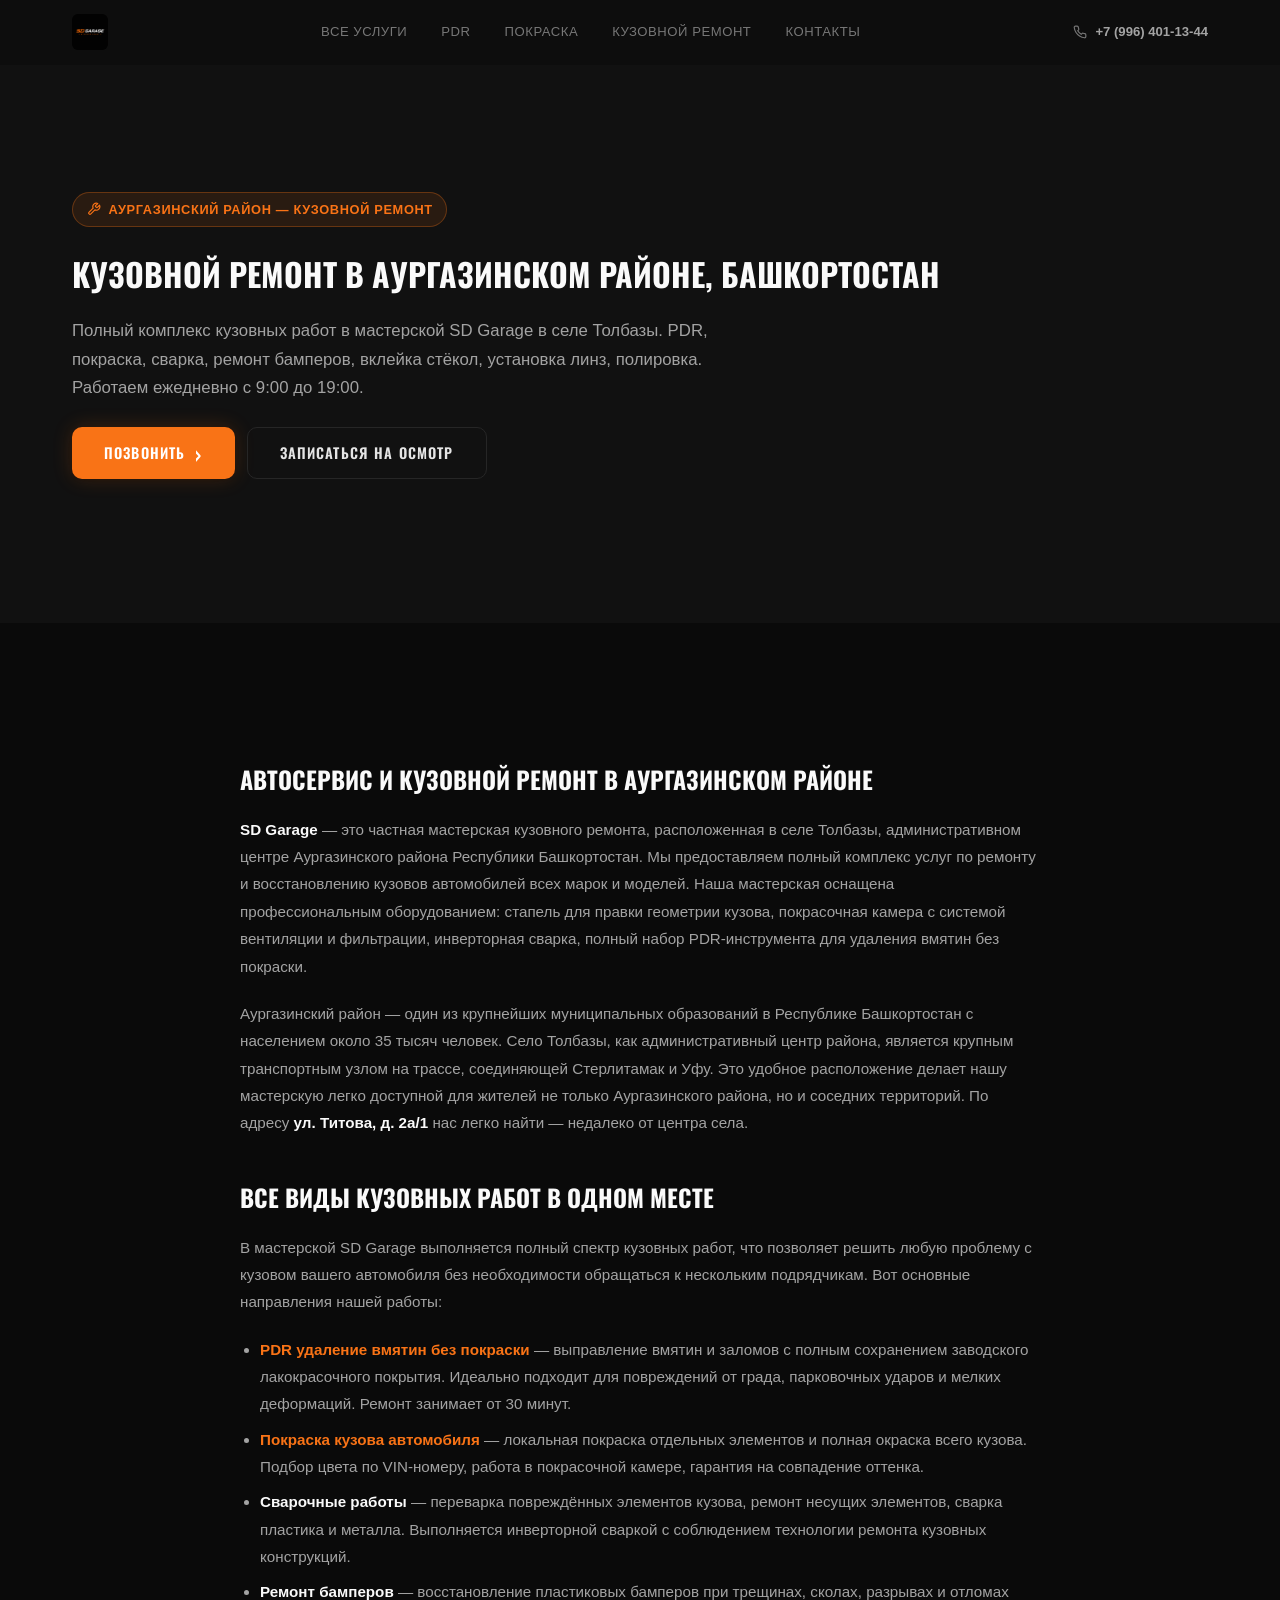
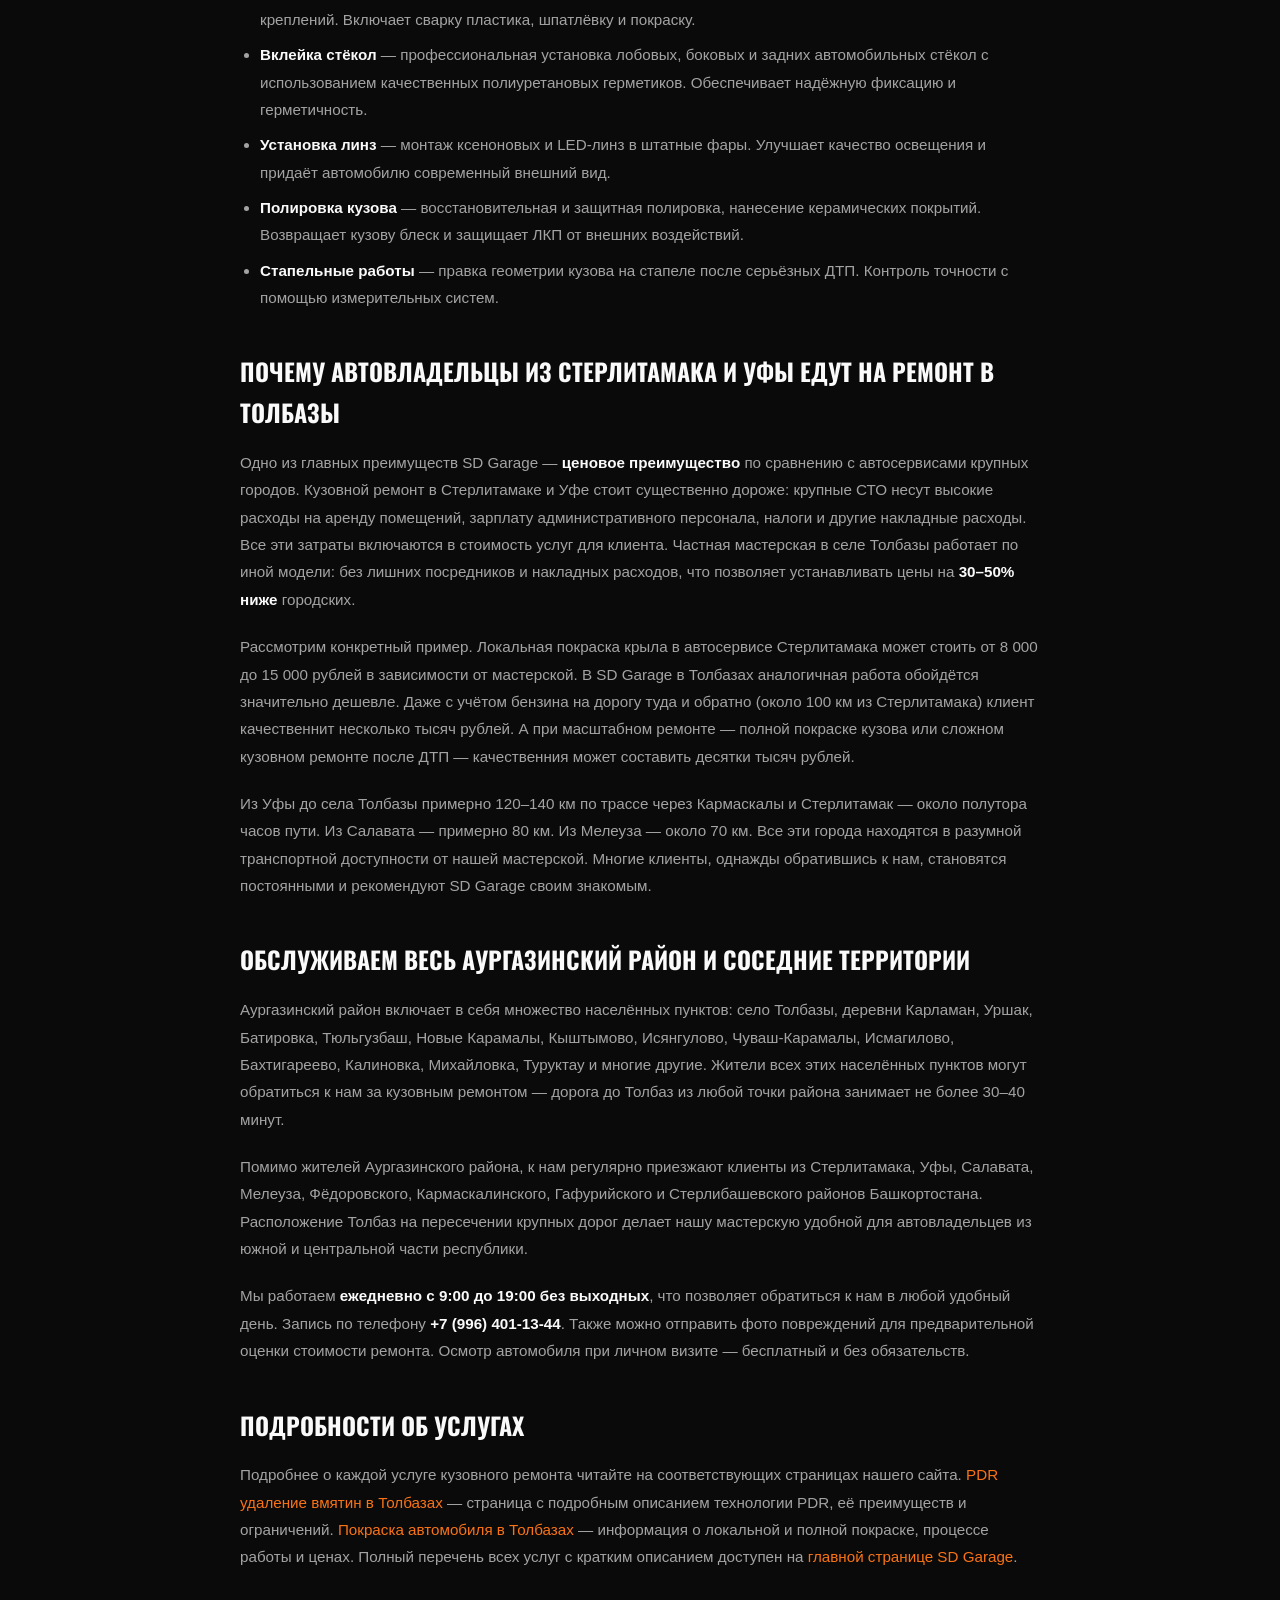
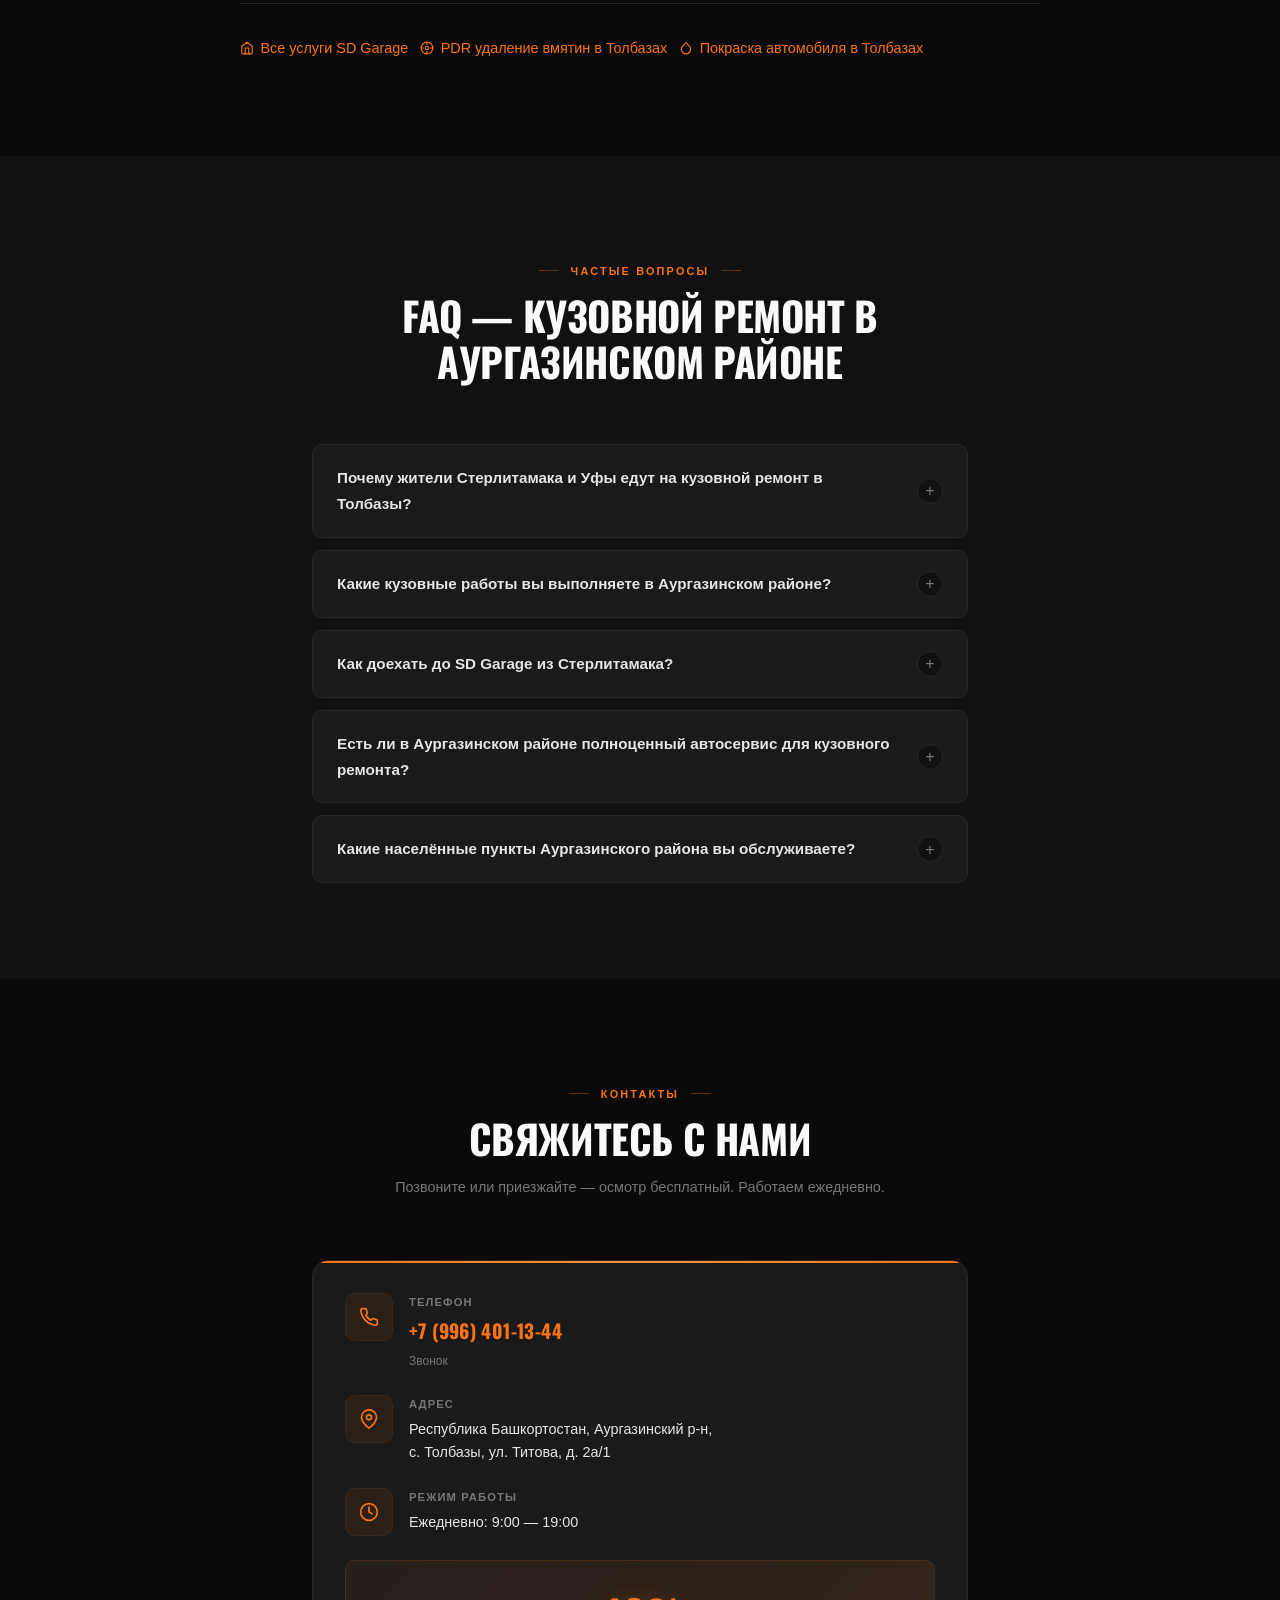
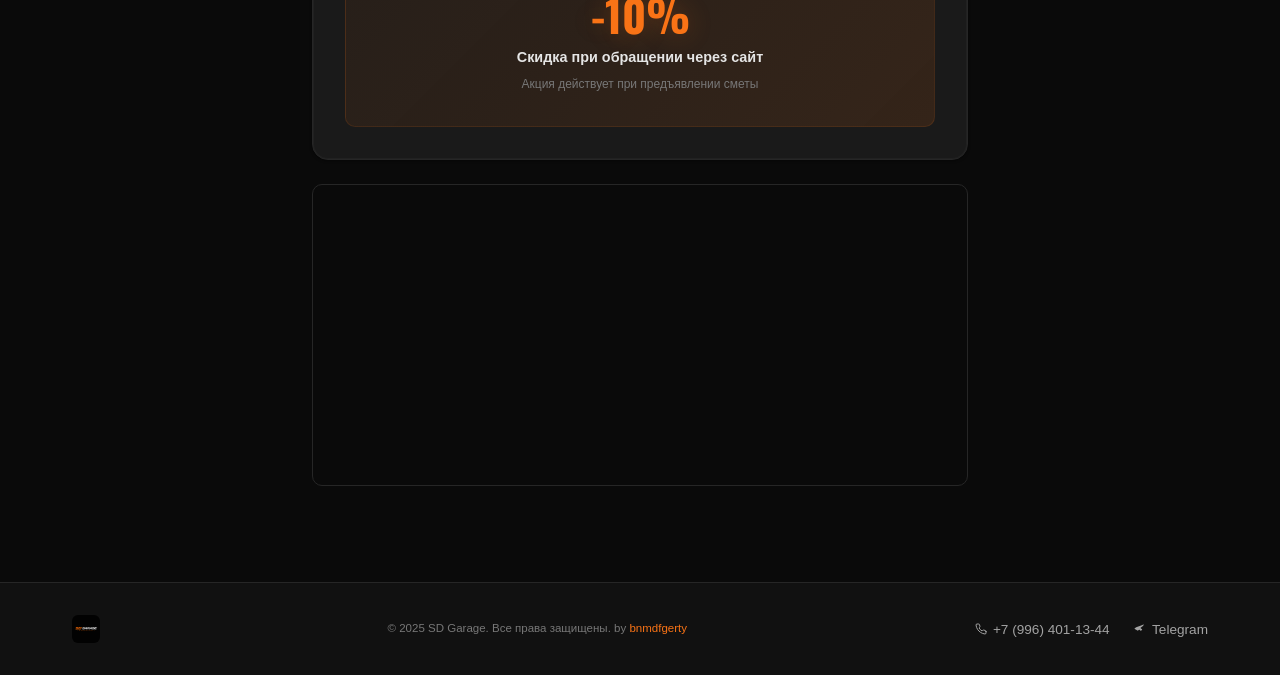
==== kuhzovnoy-remont-aurgazinskiy-rayon.html @ d480dc60 "v6" ====
<!DOCTYPE html>
<html lang="ru">
<head>
  <meta charset="UTF-8">
  <meta name="viewport" content="width=device-width, initial-scale=1.0">

  <!-- Primary Meta -->
  <title>Кузовной ремонт в Аургазинском районе | SD Garage — Толбазы, Башкортостан</title>
  <meta name="description" content="Кузовной ремонт в Аургазинском районе Башкортостана. PDR, покраска, сварка, ремонт бамперов, стёкла, линзы, полировка. SD Garage, с. Толбазы. +7 (996) 401-13-44.">
  <meta name="keywords" content="кузовной ремонт Аургазинский район, автосервис Аургазинский район, ремонт авто Аургазинский район Башкортостан, кузовные работы Аургазинский район, кузовной ремонт Толбазы, автосервис Толбазы, кузовной ремонт Башкортостан, ремонт авто Толбазы, кузовные работы село Толбазы, автосервис Аургазинский район Башкортостан">
  <link rel="canonical" href="https://bnmdfgerty.github.io/sd-garage/kuhzovnoy-remont-aurgazinskiy-rayon.html">
  <meta name="google-site-verification" content="google13966633c62f2dd1.html">

  <!-- Favicon -->
  <link rel="icon" href="[data-uri]">

  <!-- Open Graph -->
  <meta property="og:title" content="Кузовной ремонт в Аургазинском районе | SD Garage — Толбазы">
  <meta property="og:description" content="Полный кузовной ремонт в Аургазинском районе: PDR, покраска, сварка, бамперы, стёкла, линзы, полировка. с. Толбазы, Башкортостан. +7 (996) 401-13-44.">
  <meta property="og:type" content="website">
  <meta property="og:locale" content="ru_RU">
  <meta property="og:site_name" content="SD Garage">
  <meta property="og:country-name" content="Россия">
  <meta property="og:telephone" content="+79964011344">
  <meta property="og:address" content="Республика Башкортостан, Аургазинский р-н, с. Толбазы, ул. Титова, д. 2а/1">
  <meta property="og:url" content="https://bnmdfgerty.github.io/sd-garage/kuhzovnoy-remont-aurgazinskiy-rayon.html">
  <meta property="og:image" content="https://bnmdfgerty.github.io/sd-garage/og-image.png" data-width="1152" data-height="864">
  <meta name="og:image:width" content="1152">
  <meta name="og:image:height" content="864">
  <meta name="og:image:alt" content="SD Garage — Кузовной ремонт в Аургазинском районе, Башкортостан">

  <!-- Twitter Card -->
  <meta name="twitter:card" content="summary_large_image">
  <meta name="twitter:title" content="Кузовной ремонт в Аургазинском районе | SD Garage">
  <meta name="twitter:description" content="Кузовной ремонт, PDR, покраска, сварка в Аургазинском районе, Башкортостан.">
  <meta name="twitter:image" content="https://bnmdfgerty.github.io/sd-garage/og-image.png">

  <!-- Robots -->
  <meta name="robots" content="index, follow">
  <meta name="googlebot" content="index, follow, max-video-preview:-1, max-image-preview:large, max-snippet:-1">

  <!-- Geo -->
  <meta name="geo.region" content="RU-BA">
  <meta name="geo.placename" content="Толбазы, Аургазинский район">
  <meta name="geo.position" content="53.0110;55.2430">
  <meta name="ICBM" content="53.0110, 55.2430">

  <!-- Google Fonts: Oswald (cyrillic) -->
  <link rel="preconnect" href="https://fonts.googleapis.com">
  <link rel="preconnect" href="https://fonts.gstatic.com" crossorigin>
  <link href="https://fonts.googleapis.com/css2?family=Oswald:wght@400;500;600;700&display=swap" rel="stylesheet">

  <!-- CSS -->
  <link rel="stylesheet" href="style.css">

  <!-- JSON-LD: AutoRepair -->
  <script type="application/ld+json">
{
  "@context": "https://schema.org",
  "@type": "AutoRepair",
  "name": "SD Garage — Кузовной ремонт в Аургазинском районе",
  "description": "Полный комплекс кузовных работ в селе Толбазы, Аургазинский район, Республика Башкортостан. PDR, покраска, сварка, ремонт бамперов, вклейка стёкол, установка линз, полировка.",
  "telephone": "+79964011344",
  "address": {
    "@type": "PostalAddress",
    "streetAddress": "ул. Титова, д. 2а/1",
    "addressLocality": "с. Толбазы",
    "addressRegion": "Аургазинский район, Республика Башкортостан",
    "addressCountry": "RU"
  },
  "geo": {
    "@type": "GeoCoordinates",
    "latitude": 53.011,
    "longitude": 55.243
  },
  "areaServed": [
    {
      "@type": "Place",
      "name": "Аургазинский район",
      "containedInPlace": {
        "@type": "AdministrativeArea",
        "name": "Республика Башкортостан"
      }
    },
    {
      "@type": "City",
      "name": "Стерлитамак"
    },
    {
      "@type": "City",
      "name": "Уфа"
    },
    {
      "@type": "City",
      "name": "Салават"
    }
  ],
  "openingHoursSpecification": [
    {
      "@type": "OpeningHoursSpecification",
      "dayOfWeek": ["Monday","Tuesday","Wednesday","Thursday","Friday","Saturday","Sunday"],
      "opens": "09:00",
      "closes": "19:00"
    }
  ],
  "hasOfferCatalog": {
    "@type": "OfferCatalog",
    "name": "Услуги кузовного ремонта — Аургазинский район",
    "itemListElement": [
      {
        "@type": "Offer",
        "itemOffered": {
          "@type": "Service",
          "name": "PDR удаление вмятин — Толбазы"
        }
      },
      {
        "@type": "Offer",
        "itemOffered": {
          "@type": "Service",
          "name": "Покраска кузова — Толбазы, Аургазинский район"
        }
      },
      {
        "@type": "Offer",
        "itemOffered": {
          "@type": "Service",
          "name": "Сварочные работы — Толбазы"
        }
      },
      {
        "@type": "Offer",
        "itemOffered": {
          "@type": "Service",
          "name": "Ремонт бамперов — Аургазинский район"
        }
      },
      {
        "@type": "Offer",
        "itemOffered": {
          "@type": "Service",
          "name": "Вклейка стёкол — Толбазы"
        }
      },
      {
        "@type": "Offer",
        "itemOffered": {
          "@type": "Service",
          "name": "Установка линз — Аургазинский район, Башкортостан"
        }
      },
      {
        "@type": "Offer",
        "itemOffered": {
          "@type": "Service",
          "name": "Полировка кузова — Толбазы, Башкортостан"
        }
      }
    ]
  }
}
  </script>

  <!-- JSON-LD: BreadcrumbList -->
  <script type="application/ld+json">
{
  "@context": "https://schema.org",
  "@type": "BreadcrumbList",
  "itemListElement": [
    {
      "@type": "ListItem",
      "position": 1,
      "name": "Главная",
      "item": "https://bnmdfgerty.github.io/sd-garage/"
    },
    {
      "@type": "ListItem",
      "position": 2,
      "name": "Кузовной ремонт в Аургазинском районе",
      "item": "https://bnmdfgerty.github.io/sd-garage/kuhzovnoy-remont-aurgazinskiy-rayon.html"
    }
  ]
}
  </script>

  <!-- JSON-LD: FAQPage -->
  <script type="application/ld+json">
{
  "@context": "https://schema.org",
  "@type": "FAQPage",
  "mainEntity": [
    {
      "@type": "Question",
      "name": "Почему жители Стерлитамака и Уфы едут на кузовной ремонт в Толбазы?",
      "acceptedAnswer": {
        "@type": "Answer",
        "text": "Главная причина — существенная разница в цене. Кузовной ремонт в SD Garage в Толбазах стоит на 30–50% дешевле, чем в крупных автосервисах Стерлитамака и Уфы. Частная мастерская не несёт высоких арендных и административных расходов, что позволяет держать цены низкими. При этом качество работ остаётся высоким: есть стапель, покрасочная камера, профессиональный инструмент. Разница в цене полностью перекрывает затраты на дорогу, поэтому многие автовладельцы сознательно выбирают ремонт в Аургазинском районе."
      }
    },
    {
      "@type": "Question",
      "name": "Какие кузовные работы вы выполняете в Аургазинском районе?",
      "acceptedAnswer": {
        "@type": "Answer",
        "text": "В мастерской SD Garage в Толбазах выполняется полный комплекс кузовных работ: удаление вмятин без покраски (PDR), локальная и полная покраска кузова, сварочные работы (переварка металла и пластика), ремонт бамперов из пластика, вклейка лобовых, боковых и задних стёкол, установка ксеноновых и LED-линз в фары, полировка кузова и нанесение защитных покрытий. Также выполняются стапельные работы и ремонт несущих элементов кузова."
      }
    },
    {
      "@type": "Question",
      "name": "Как доехать до SD Garage из Стерлитамака?",
      "acceptedAnswer": {
        "@type": "Answer",
        "text": "Из Стерлитамака до села Толбазы Аургазинского района примерно 40–50 километров по дороге через Кармаскалы. Дорога занимает около 40–50 минут на автомобиле. Адрес мастерской: Республика Башкортостан, Аургазинский р-н, с. Толбазы, ул. Титова, д. 2а/1. Можно ориентироваться по навигатору. Если затрудняетесь с маршрутом — звоните по телефону +7 (996) 401-13-44, подскажем дорогу."
      }
    },
    {
      "@type": "Question",
      "name": "Есть ли в Аургазинском районе полноценный автосервис для кузовного ремонта?",
      "acceptedAnswer": {
        "@type": "Answer",
        "text": "Да, SD Garage в селе Толбазы — это полноценная кузовная мастерская с необходимым оборудованием: стапель для правки геометрии кузова, покрасочная камера, инверторная сварка, профессиональный PDR-инструмент. Мы выполняем все виды кузовных работ — от удаления вмятин до сложного ремонта после серьёзных ДТП. Мастерская работает ежедневно с 9:00 до 19:00 без выходных."
      }
    },
    {
      "@type": "Question",
      "name": "Какие населённые пункты Аургазинского района вы обслуживаете?",
      "acceptedAnswer": {
        "@type": "Answer",
        "text": "Основная мастерская SD Garage находится в селе Толбазы, административном центре Аургазинского района. К нам обращаются жители всех населённых пунктов района: Karlaman, Уршак, Батировка, Тюльгузбаш, Новые Карамалы, Кыштымово, Исянгулово, Чуваш-Карамалы, Исмагилово, Бахтигареево и многих других. Также к нам регулярно приезжают из Стерлитамака, Уфы, Салавата, Мелеуза и других городов Башкортостана."
      }
    }
  ]
}
  </script>

  <style>
    .service-content { max-width: 800px; margin: 0 auto; }
    .service-content h2 { font-family: 'Oswald', sans-serif; font-size: 1.5rem; font-weight: 700; text-transform: uppercase; color: #fafafa; margin: 2.5rem 0 1rem; }
    .service-content h3 { font-family: 'Oswald', sans-serif; font-size: 1.2rem; font-weight: 600; color: #fafafa; margin: 2rem 0 0.75rem; }
    .service-content p { font-size: 0.95rem; line-height: 1.8; color: #a3a3a3; margin-bottom: 1.25rem; }
    .service-content ul { color: #a3a3a3; margin-bottom: 1.25rem; padding-left: 1.25rem; }
    .service-content li { font-size: 0.95rem; line-height: 1.8; margin-bottom: 0.5rem; }
    .service-content strong { color: #fafafa; }
    .service-content a { color: #f97316; }
    .service-hero { padding: 6rem 0 3rem; }
    .service-hero__title { font-family: 'Oswald', sans-serif; font-size: 2rem; font-weight: 700; text-transform: uppercase; color: #fafafa; margin-bottom: 1rem; }
    .service-hero__subtitle { font-size: 1.05rem; line-height: 1.7; color: #a3a3a3; max-width: 700px; }
    .service-hero__badge { display: inline-flex; align-items: center; gap: 0.5rem; background: rgba(249, 115, 22, 0.1); border: 1px solid rgba(249, 115, 22, 0.3); color: #f97316; font-size: 0.8rem; font-weight: 600; text-transform: uppercase; letter-spacing: 0.05em; padding: 0.35rem 0.85rem; border-radius: 9999px; margin-bottom: 1.25rem; }
    .service-links { display: flex; flex-wrap: wrap; gap: 0.75rem; margin-top: 2rem; padding-top: 2rem; border-top: 1px solid #262626; }
    .service-links a { display: inline-flex; align-items: center; gap: 0.4rem; color: #f97316; font-size: 0.9rem; font-weight: 500; text-decoration: none; transition: opacity 0.2s; }
    .service-links a:hover { opacity: 0.8; }
    .service-links svg { width: 14px; height: 14px; }
  </style>
</head>
<body>

  <!-- HEADER -->
  <header class="header" id="header">
    <div class="container header__inner">
      <a href="index.html" class="header__logo">
        <img src="logo.png" alt="SD Garage" class="header__logo-img">
      </a>

      <nav class="header__nav" id="nav" aria-label="Основная навигация">
        <a href="index.html" class="header__nav-link">Все услуги</a>
        <a href="pdr-tolbazy.html" class="header__nav-link">PDR</a>
        <a href="pokraska-avto-tolbazy.html" class="header__nav-link">Покраска</a>
        <a href="kuhzovnoy-remont-aurgazinskiy-rayon.html" class="header__nav-link">Кузовной ремонт</a>
        <a href="#contacts" class="header__nav-link">Контакты</a>
      </nav>

      <div class="header__actions">
        <a href="tel:+79964011344" class="header__phone">
          <svg width="14" height="14" viewBox="0 0 24 24" fill="none" stroke="currentColor" stroke-width="2" stroke-linecap="round" stroke-linejoin="round"><path d="M22 16.92v3a2 2 0 0 1-2.18 2 19.79 19.79 0 0 1-8.63-3.07 19.5 19.5 0 0 1-6-6 19.79 19.79 0 0 1-3.07-8.67A2 2 0 0 1 4.11 2h3a2 2 0 0 1 2 1.72c.127.96.361 1.903.7 2.81a2 2 0 0 1-.45 2.11L8.09 9.91a16 16 0 0 0 6 6l1.27-1.27a2 2 0 0 1 2.11-.45c.907.339 1.85.573 2.81.7A2 2 0 0 1 22 16.92z"/></svg>
          +7 (996) 401-13-44
        </a>
      </div>

      <button class="header__burger" id="burger" aria-label="Открыть меню" aria-expanded="false">
        <span class="burger-lines" id="burger-icon">
          <span></span><span></span><span></span>
        </span>
      </button>
    </div>

    <!-- Мобильное меню -->
    <div class="header__mobile" id="mobile-menu">
      <nav class="header__mobile-nav" aria-label="Мобильная навигация">
        <a href="index.html" class="header__mobile-link">Все услуги</a>
        <a href="pdr-tolbazy.html" class="header__mobile-link">PDR</a>
        <a href="pokraska-avto-tolbazy.html" class="header__mobile-link">Покраска</a>
        <a href="kuhzovnoy-remont-aurgazinskiy-rayon.html" class="header__mobile-link">Кузовной ремонт</a>
        <a href="#contacts" class="header__mobile-link">Контакты</a>
      </nav>
      <a href="tel:+79964011344" class="header__phone header__phone--mobile">
        <svg width="16" height="16" viewBox="0 0 24 24" fill="none" stroke="currentColor" stroke-width="2" stroke-linecap="round" stroke-linejoin="round"><path d="M22 16.92v3a2 2 0 0 1-2.18 2 19.79 19.79 0 0 1-8.63-3.07 19.5 19.5 0 0 1-6-6 19.79 19.79 0 0 1-3.07-8.67A2 2 0 0 1 4.11 2h3a2 2 0 0 1 2 1.72c.127.96.361 1.903.7 2.81a2 2 0 0 1-.45 2.11L8.09 9.91a16 16 0 0 0 6 6l1.27-1.27a2 2 0 0 1 2.11-.45c.907.339 1.85.573 2.81.7A2 2 0 0 1 22 16.92z"/></svg>
        +7 (996) 401-13-44
      </a>
    </div>
  </header>

  <main>
    <!-- HERO -->
    <section class="section section--surface">
      <div class="container">
        <div class="service-hero">
          <div class="service-hero__badge">
            <svg width="14" height="14" viewBox="0 0 24 24" fill="none" stroke="currentColor" stroke-width="2" stroke-linecap="round" stroke-linejoin="round"><path d="M14.7 6.3a1 1 0 0 0 0 1.4l1.6 1.6a1 1 0 0 0 1.4 0l3.77-3.77a6 6 0 0 1-7.94 7.94l-6.91 6.91a2.12 2.12 0 0 1-3-3l6.91-6.91a6 6 0 0 1 7.94-7.94l-3.76 3.76z"/></svg>
            Аургазинский район — Кузовной ремонт
          </div>
          <h1 class="service-hero__title">Кузовной ремонт в Аургазинском районе, Башкортостан</h1>
          <p class="service-hero__subtitle">Полный комплекс кузовных работ в мастерской SD Garage в селе Толбазы. PDR, покраска, сварка, ремонт бамперов, вклейка стёкол, установка линз, полировка. Работаем ежедневно с 9:00 до 19:00.</p>
          <div style="margin-top: 1.5rem; display: flex; flex-wrap: wrap; gap: 0.75rem;">
            <a href="tel:+79964011344" class="btn btn--primary btn--lg">
              Позвонить <span class="btn__arrow">&rsaquo;</span>
            </a>
            <a href="#contacts" class="btn btn--outline btn--lg">Записаться на осмотр</a>
          </div>
        </div>
      </div>
    </section>

    <!-- MAIN CONTENT -->
    <section class="section">
      <div class="container">
        <div class="service-content">

          <h2>Автосервис и кузовной ремонт в Аургазинском районе</h2>
          <p><strong>SD Garage</strong> — это частная мастерская кузовного ремонта, расположенная в селе Толбазы, административном центре Аургазинского района Республики Башкортостан. Мы предоставляем полный комплекс услуг по ремонту и восстановлению кузовов автомобилей всех марок и моделей. Наша мастерская оснащена профессиональным оборудованием: стапель для правки геометрии кузова, покрасочная камера с системой вентиляции и фильтрации, инверторная сварка, полный набор PDR-инструмента для удаления вмятин без покраски.</p>
          <p>Аургазинский район — один из крупнейших муниципальных образований в Республике Башкортостан с населением около 35 тысяч человек. Село Толбазы, как административный центр района, является крупным транспортным узлом на трассе, соединяющей Стерлитамак и Уфу. Это удобное расположение делает нашу мастерскую легко доступной для жителей не только Аургазинского района, но и соседних территорий. По адресу <strong>ул. Титова, д. 2а/1</strong> нас легко найти — недалеко от центра села.</p>

          <h2>Все виды кузовных работ в одном месте</h2>
          <p>В мастерской SD Garage выполняется полный спектр кузовных работ, что позволяет решить любую проблему с кузовом вашего автомобиля без необходимости обращаться к нескольким подрядчикам. Вот основные направления нашей работы:</p>
          <ul>
            <li><strong><a href="pdr-tolbazy.html">PDR удаление вмятин без покраски</a></strong> — выправление вмятин и заломов с полным сохранением заводского лакокрасочного покрытия. Идеально подходит для повреждений от града, парковочных ударов и мелких деформаций. Ремонт занимает от 30 минут.</li>
            <li><strong><a href="pokraska-avto-tolbazy.html">Покраска кузова автомобиля</a></strong> — локальная покраска отдельных элементов и полная окраска всего кузова. Подбор цвета по VIN-номеру, работа в покрасочной камере, гарантия на совпадение оттенка.</li>
            <li><strong>Сварочные работы</strong> — переварка повреждённых элементов кузова, ремонт несущих элементов, сварка пластика и металла. Выполняется инверторной сваркой с соблюдением технологии ремонта кузовных конструкций.</li>
            <li><strong>Ремонт бамперов</strong> — восстановление пластиковых бамперов при трещинах, сколах, разрывах и отломах креплений. Включает сварку пластика, шпатлёвку и покраску.</li>
            <li><strong>Вклейка стёкол</strong> — профессиональная установка лобовых, боковых и задних автомобильных стёкол с использованием качественных полиуретановых герметиков. Обеспечивает надёжную фиксацию и герметичность.</li>
            <li><strong>Установка линз</strong> — монтаж ксеноновых и LED-линз в штатные фары. Улучшает качество освещения и придаёт автомобилю современный внешний вид.</li>
            <li><strong>Полировка кузова</strong> — восстановительная и защитная полировка, нанесение керамических покрытий. Возвращает кузову блеск и защищает ЛКП от внешних воздействий.</li>
            <li><strong>Стапельные работы</strong> — правка геометрии кузова на стапеле после серьёзных ДТП. Контроль точности с помощью измерительных систем.</li>
          </ul>

          <h2>Почему автовладельцы из Стерлитамака и Уфы едут на ремонт в Толбазы</h2>
          <p>Одно из главных преимуществ SD Garage — <strong>ценовое преимущество</strong> по сравнению с автосервисами крупных городов. Кузовной ремонт в Стерлитамаке и Уфе стоит существенно дороже: крупные СТО несут высокие расходы на аренду помещений, зарплату административного персонала, налоги и другие накладные расходы. Все эти затраты включаются в стоимость услуг для клиента. Частная мастерская в селе Толбазы работает по иной модели: без лишних посредников и накладных расходов, что позволяет устанавливать цены на <strong>30–50% ниже</strong> городских.</p>
          <p>Рассмотрим конкретный пример. Локальная покраска крыла в автосервисе Стерлитамака может стоить от 8 000 до 15 000 рублей в зависимости от мастерской. В SD Garage в Толбазах аналогичная работа обойдётся значительно дешевле. Даже с учётом бензина на дорогу туда и обратно (около 100 км из Стерлитамака) клиент качественнит несколько тысяч рублей. А при масштабном ремонте — полной покраске кузова или сложном кузовном ремонте после ДТП — качественния может составить десятки тысяч рублей.</p>
          <p>Из Уфы до села Толбазы примерно 120–140 км по трассе через Кармаскалы и Стерлитамак — около полутора часов пути. Из Салавата — примерно 80 км. Из Мелеуза — около 70 км. Все эти города находятся в разумной транспортной доступности от нашей мастерской. Многие клиенты, однажды обратившись к нам, становятся постоянными и рекомендуют SD Garage своим знакомым.</p>

          <h2>Обслуживаем весь Аургазинский район и соседние территории</h2>
          <p>Аургазинский район включает в себя множество населённых пунктов: село Толбазы, деревни Карламан, Уршак, Батировка, Тюльгузбаш, Новые Карамалы, Кыштымово, Исянгулово, Чуваш-Карамалы, Исмагилово, Бахтигареево, Калиновка, Михайловка, Туруктау и многие другие. Жители всех этих населённых пунктов могут обратиться к нам за кузовным ремонтом — дорога до Толбаз из любой точки района занимает не более 30–40 минут.</p>
          <p>Помимо жителей Аургазинского района, к нам регулярно приезжают клиенты из Стерлитамака, Уфы, Салавата, Мелеуза, Фёдоровского, Кармаскалинского, Гафурийского и Стерлибашевского районов Башкортостана. Расположение Толбаз на пересечении крупных дорог делает нашу мастерскую удобной для автовладельцев из южной и центральной части республики.</p>
          <p>Мы работаем <strong>ежедневно с 9:00 до 19:00 без выходных</strong>, что позволяет обратиться к нам в любой удобный день. Запись по телефону <strong>+7 (996) 401-13-44</strong>. Также можно отправить фото повреждений для предварительной оценки стоимости ремонта. Осмотр автомобиля при личном визите — бесплатный и без обязательств.</p>

          <h2>Подробности об услугах</h2>
          <p>Подробнее о каждой услуге кузовного ремонта читайте на соответствующих страницах нашего сайта. <a href="pdr-tolbazy.html">PDR удаление вмятин в Толбазах</a> — страница с подробным описанием технологии PDR, её преимуществ и ограничений. <a href="pokraska-avto-tolbazy.html">Покраска автомобиля в Толбазах</a> — информация о локальной и полной покраске, процессе работы и ценах. Полный перечень всех услуг с кратким описанием доступен на <a href="index.html">главной странице SD Garage</a>.</p>

          <div class="service-links">
            <a href="index.html">
              <svg width="14" height="14" viewBox="0 0 24 24" fill="none" stroke="currentColor" stroke-width="2" stroke-linecap="round" stroke-linejoin="round"><path d="M3 9l9-7 9 7v11a2 2 0 0 1-2 2H5a2 2 0 0 1-2-2z"/><polyline points="9 22 9 12 15 12 15 22"/></svg>
              Все услуги SD Garage
            </a>
            <a href="pdr-tolbazy.html">
              <svg width="14" height="14" viewBox="0 0 24 24" fill="none" stroke="currentColor" stroke-width="2" stroke-linecap="round" stroke-linejoin="round"><circle cx="12" cy="12" r="10"/><circle cx="12" cy="12" r="3"/><line x1="12" y1="2" x2="12" y2="6"/><line x1="12" y1="18" x2="12" y2="22"/><line x1="2" y1="12" x2="6" y2="12"/><line x1="18" y1="12" x2="22" y2="12"/></svg>
              PDR удаление вмятин в Толбазах
            </a>
            <a href="pokraska-avto-tolbazy.html">
              <svg width="14" height="14" viewBox="0 0 24 24" fill="none" stroke="currentColor" stroke-width="2" stroke-linecap="round" stroke-linejoin="round"><path d="M12 2.69l5.66 5.66a8 8 0 1 1-11.31 0z"/></svg>
              Покраска автомобиля в Толбазах
            </a>
          </div>
        </div>
      </div>
    </section>

    <!-- FAQ -->
    <section class="section section--surface" id="faq">
      <div class="container container--narrow">
        <div class="section__header">
          <p class="section__label">Частые вопросы</p>
          <h2 class="section__title">FAQ — Кузовной ремонт в Аургазинском районе</h2>
        </div>
        <div class="faq">
          <details class="faq__item">
            <summary class="faq__question">
              Почему жители Стерлитамака и Уфы едут на кузовной ремонт в Толбазы?
              <span class="faq__toggle" aria-hidden="true">+</span>
            </summary>
            <div class="faq__answer">
              <p>Главная причина — разница в цене. Кузовной ремонт в SD Garage в Толбазах стоит на 30–50% дешевле, чем в крупных автосервисах Стерлитамака и Уфы. Частная мастерская не несёт высоких арендных и административных расходов, что позволяет держать цены низкими. При этом качество работ остаётся высоким: есть стапель, покрасочная камера, профессиональный инструмент. Разница в цене полностью перекрывает затраты на дорогу.</p>
            </div>
          </details>
          <details class="faq__item">
            <summary class="faq__question">
              Какие кузовные работы вы выполняете в Аургазинском районе?
              <span class="faq__toggle" aria-hidden="true">+</span>
            </summary>
            <div class="faq__answer">
              <p>В SD Garage в Толбазах выполняется полный комплекс кузовных работ: удаление вмятин без покраски (PDR), локальная и полная покраска кузова, сварочные работы, ремонт бамперов, вклейка стёкол, установка ксеноновых и LED-линз, полировка кузова. Также выполняются стапельные работы и ремонт несущих элементов кузова после серьёзных ДТП.</p>
            </div>
          </details>
          <details class="faq__item">
            <summary class="faq__question">
              Как доехать до SD Garage из Стерлитамака?
              <span class="faq__toggle" aria-hidden="true">+</span>
            </summary>
            <div class="faq__answer">
              <p>Из Стерлитамака до села Толбазы Аургазинского района примерно 40–50 километров по дороге через Кармаскалы. Дорога занимает около 40–50 минут на автомобиле. Адрес: Республика Башкортостан, Аургазинский р-н, с. Толбазы, ул. Титова, д. 2а/1. Можно ориентироваться по навигатору. Звоните +7 (996) 401-13-44 — подскажем маршрут.</p>
            </div>
          </details>
          <details class="faq__item">
            <summary class="faq__question">
              Есть ли в Аургазинском районе полноценный автосервис для кузовного ремонта?
              <span class="faq__toggle" aria-hidden="true">+</span>
            </summary>
            <div class="faq__answer">
              <p>Да, SD Garage в селе Толбазы — полноценная кузовная мастерская с необходимым оборудованием: стапель для правки геометрии кузова, покрасочная камера, инверторная сварка, профессиональный PDR-инструмент. Мы выполняем все виды кузовных работ — от удаления вмятин до сложного ремонта после ДТП. Работаем ежедневно с 9:00 до 19:00 без выходных.</p>
            </div>
          </details>
          <details class="faq__item">
            <summary class="faq__question">
              Какие населённые пункты Аургазинского района вы обслуживаете?
              <span class="faq__toggle" aria-hidden="true">+</span>
            </summary>
            <div class="faq__answer">
              <p>Мастерская SD Garage находится в селе Толбазы, административном центре Аургазинского района. К нам обращаются жители всех населённых пунктов района: Карламан, Уршак, Батировка, Тюльгузбаш, Новые Карамалы, Кыштымово, Исянгулово, Чуваш-Карамалы, Исмагилово, Бахтигареево и других. Также к нам приезжают из Стерлитамака, Уфы, Салавата, Мелеуза и других городов Башкортостана.</p>
            </div>
          </details>
        </div>
      </div>
    </section>

    <!-- CONTACTS -->
    <section class="section" id="contacts">
      <div class="container container--narrow">
        <div class="section__header">
          <p class="section__label">Контакты</p>
          <h2 class="section__title">Свяжитесь с нами</h2>
          <p class="section__subtitle">Позвоните или приезжайте — осмотр бесплатный. Работаем ежедневно.</p>
        </div>
        <div class="contacts-card">
          <div class="contacts-card__items">
            <div class="contact-item">
              <div class="contact-item__icon">
                <svg width="20" height="20" viewBox="0 0 24 24" fill="none" stroke="currentColor" stroke-width="2" stroke-linecap="round" stroke-linejoin="round"><path d="M22 16.92v3a2 2 0 0 1-2.18 2 19.79 19.79 0 0 1-8.63-3.07 19.5 19.5 0 0 1-6-6 19.79 19.79 0 0 1-3.07-8.67A2 2 0 0 1 4.11 2h3a2 2 0 0 1 2 1.72c.127.96.361 1.903.7 2.81a2 2 0 0 1-.45 2.11L8.09 9.91a16 16 0 0 0 6 6l1.27-1.27a2 2 0 0 1 2.11-.45c.907.339 1.85.573 2.81.7A2 2 0 0 1 22 16.92z"/></svg>
              </div>
              <div class="contact-item__info">
                <p class="contact-item__label">Телефон</p>
                <a href="tel:+79964011344" class="contact-item__value contact-item__value--link">+7 (996) 401-13-44</a>
                <p class="contact-item__hint">Звонок</p>
              </div>
            </div>
            <div class="contact-item">
              <div class="contact-item__icon">
                <svg width="20" height="20" viewBox="0 0 24 24" fill="none" stroke="currentColor" stroke-width="2" stroke-linecap="round" stroke-linejoin="round"><path d="M21 10c0 7-9 13-9 13s-9-6-9-13a9 9 0 0 1 18 0z"/><circle cx="12" cy="10" r="3"/></svg>
              </div>
              <div class="contact-item__info">
                <p class="contact-item__label">Адрес</p>
                <p class="contact-item__value">Республика Башкортостан, Аургазинский р-н,<br>с. Толбазы, ул. Титова, д. 2а/1</p>
              </div>
            </div>
            <div class="contact-item">
              <div class="contact-item__icon">
                <svg width="20" height="20" viewBox="0 0 24 24" fill="none" stroke="currentColor" stroke-width="2" stroke-linecap="round" stroke-linejoin="round"><circle cx="12" cy="12" r="10"/><polyline points="12 6 12 12 16 14"/></svg>
              </div>
              <div class="contact-item__info">
                <p class="contact-item__label">Режим работы</p>
                <p class="contact-item__value">Ежедневно: 9:00 — 19:00</p>
              </div>
            </div>
          </div>
          <div class="contacts-card__banner">
            <p class="contacts-card__discount">-10%</p>
            <p class="contacts-card__banner-title">Скидка при обращении через сайт</p>
            <p class="contacts-card__banner-hint">Акция действует при предъявлении сметы</p>
          </div>
        </div>
        <div style="margin-top:1.5rem;border-radius:var(--radius-sm);overflow:hidden;border:1px solid var(--border)">
          <iframe src="https://yandex.ru/map-widget/v1/?ll=55.887735,54.005352&z=17&mode=poi&poi%5Bpoint%5D=55.887735,54.005352" width="100%" height="300" frameborder="0" style="display:block"></iframe>
        </div>
      </div>
    </section>
  </main>

  <!-- FOOTER -->
  <footer class="footer">
    <div class="container footer__inner">
      <div class="footer__logo">
        <img src="logo.png" alt="SD Garage" class="footer__logo-img">
      </div>
      <p class="footer__copy">&copy; 2025 SD Garage. Все права защищены. by <a href="https://t.me/HISTIZAKERO" target="_blank" rel="noopener" style="color:var(--accent)">bnmdfgerty</a></p>
      <div style="display:flex;gap:1.5rem;align-items:center;flex-wrap:wrap;justify-content:center">
        <a href="tel:+79964011344" style="display:inline-flex;align-items:center;gap:0.4rem;color:var(--text-muted);text-decoration:none;font-size:0.85rem">
          <svg width="12" height="12" viewBox="0 0 24 24" fill="none" stroke="currentColor" stroke-width="2" stroke-linecap="round" stroke-linejoin="round"><path d="M22 16.92v3a2 2 0 0 1-2.18 2 19.79 19.79 0 0 1-8.63-3.07 19.5 19.5 0 0 1-6-6 19.79 19.79 0 0 1-3.07-8.67A2 2 0 0 1 4.11 2h3a2 2 0 0 1 2 1.72c.127.96.361 1.903.7 2.81a2 2 0 0 1-.45 2.11L8.09 9.91a16 16 0 0 0 6 6l1.27-1.27a2 2 0 0 1 2.11-.45c.907.339 1.85.573 2.81.7A2 2 0 0 1 22 16.92z"/></svg>
          +7 (996) 401-13-44
        </a>
        <a href="https://t.me/sd_tilbazy_garage102" target="_blank" rel="noopener" style="display:inline-flex;align-items:center;gap:0.4rem;color:var(--text-muted);text-decoration:none;font-size:0.85rem">
          <svg width="12" height="12" viewBox="0 0 24 24" fill="currentColor"><path d="M21.198 2.433a2.242 2.242 0 0 0-1.022.215l-8.609 3.33c-2.068.8-4.133 1.598-5.724 2.21a405.15 405.15 0 0 1-2.849 1.09c-.42.147-.99.332-1.473.901-.728.855.07 1.676.348 2.013.178.215.397.373.597.493l4.366 2.453c.196.11.413.167.634.167a.9.9 0 0 0 .507-.157l2.343-1.623a.5.5 0 0 1 .574 0l2.576 2.087a.5.5 0 0 0 .717-.091l1.915-2.109a.5.5 0 0 0-.008-.707l-2.756-2.36a.5.5 0 0 1 .006-.76l4.605-3.636c.684-.539 1.18-1.237 1.18-2.086 0-1.1-.902-1.87-1.862-1.87z"/></svg>
          Telegram
        </a>
      </div>
    </div>
  </footer>

  <script src="script.js"></script>
</body>
</html>
---- style.css ----
/* ═══════════════════════════════════════════
   SD Garage — Dark Industrial v4
   SVG-иконки, адаптив, без эмоджи
   ═══════════════════════════════════════════ */

/* ─── Reset & Base ─── */
*, *::before, *::after {
  margin: 0;
  padding: 0;
  box-sizing: border-box;
}

:root {
  --bg: #0a0a0a;
  --surface: #111111;
  --surface-light: #1a1a1a;
  --surface-hover: #222222;
  --border: #262626;
  --border-hover: #404040;
  --accent: #f97316;
  --accent-hover: #fb923c;
  --accent-dim: rgba(249, 115, 22, 0.08);
  --accent-glow: rgba(249, 115, 22, 0.15);
  --accent-glow-strong: rgba(249, 115, 22, 0.3);
  --muted: #777777;
  --muted-light: #a3a3a3;
  --white: #e5e5e5;
  --white-bright: #fafafa;
  --font-heading: 'Oswald', sans-serif;
  --font-body: -apple-system, BlinkMacSystemFont, 'Segoe UI', Roboto, sans-serif;
  --container: 1200px;
  --radius: 16px;
  --radius-sm: 10px;
  --radius-xs: 6px;
  --shadow-card: 0 1px 3px rgba(0,0,0,0.4), 0 0 0 1px rgba(255,255,255,0.03) inset;
  --shadow-card-hover: 0 8px 32px rgba(0,0,0,0.5), 0 0 0 1px rgba(249,115,22,0.12) inset;
  --transition: 0.3s cubic-bezier(0.4, 0, 0.2, 1);
}

html {
  scroll-behavior: smooth;
  scroll-padding-top: 80px;
}

body {
  font-family: var(--font-body);
  background: var(--bg);
  color: var(--muted-light);
  line-height: 1.7;
  -webkit-font-smoothing: antialiased;
  -moz-osx-font-smoothing: grayscale;
  overflow-x: hidden;
}

a { color: inherit; text-decoration: none; }
img { max-width: 100%; display: block; }

/* ─── Scrollbar ─── */
::-webkit-scrollbar { width: 6px; }
::-webkit-scrollbar-track { background: var(--bg); }
::-webkit-scrollbar-thumb { background: var(--border); border-radius: 3px; }
::-webkit-scrollbar-thumb:hover { background: var(--border-hover); }
::selection { background: var(--accent); color: #fff; }

/* ─── Container ─── */
.container {
  width: 100%;
  max-width: var(--container);
  margin: 0 auto;
  padding: 0 1rem;
}
@media (min-width: 640px) { .container { padding: 0 1.5rem; } }
@media (min-width: 1024px) { .container { padding: 0 2rem; } }
.container--narrow { max-width: 720px; }

/* ─── Buttons ─── */
.btn {
  display: inline-flex;
  align-items: center;
  justify-content: center;
  gap: 0.5rem;
  font-family: var(--font-heading);
  font-weight: 600;
  border-radius: var(--radius-sm);
  cursor: pointer;
  transition: all var(--transition);
  text-decoration: none;
  border: none;
  white-space: nowrap;
}

.btn--primary {
  background: var(--accent);
  color: #fff;
  box-shadow: 0 0 20px rgba(249, 115, 22, 0.2), 0 2px 8px rgba(0,0,0,0.3);
}
.btn--primary:hover {
  background: var(--accent-hover);
  box-shadow: 0 0 30px rgba(249, 115, 22, 0.35), 0 4px 16px rgba(0,0,0,0.4);
  transform: translateY(-1px);
}
.btn--primary:active { transform: translateY(0); }

.btn--outline {
  background: transparent;
  color: var(--white);
  border: 1px solid var(--border);
}
.btn--outline:hover {
  background: var(--surface-light);
  border-color: var(--border-hover);
  transform: translateY(-1px);
}

.btn--lg {
  height: 3.25rem;
  padding: 0 2rem;
  font-size: 0.9rem;
  text-transform: uppercase;
  letter-spacing: 0.08em;
}
.btn--sm {
  height: 2.25rem;
  padding: 0 1.25rem;
  font-size: 0.8rem;
  text-transform: uppercase;
  letter-spacing: 0.05em;
}

.btn__arrow {
  font-size: 1.4rem;
  margin-left: 0.125rem;
  line-height: 1;
  transition: transform 0.2s;
}
.btn--primary:hover .btn__arrow { transform: translateX(3px); }

/* ═══════════════════════════════════════════
   HEADER
   ═══════════════════════════════════════════ */
.header {
  position: fixed;
  top: 0;
  left: 0;
  right: 0;
  z-index: 100;
  border-bottom: 1px solid transparent;
  background: rgba(10, 10, 10, 0.5);
  -webkit-backdrop-filter: blur(20px) saturate(180%);
  backdrop-filter: blur(20px) saturate(180%);
  transition: all var(--transition);
}
.header.is-scrolled {
  border-bottom-color: var(--border);
  background: rgba(10, 10, 10, 0.92);
  box-shadow: 0 4px 30px rgba(0,0,0,0.3);
}

.header__inner {
  display: flex;
  align-items: center;
  justify-content: space-between;
  height: 4rem;
}

.header__logo {
  display: flex;
  align-items: center;
  gap: 0.625rem;
  transition: opacity var(--transition);
}
.header__logo:hover { opacity: 0.85; }

.header__logo-img {
  height: 2.25rem;
  width: auto;
  border-radius: var(--radius-xs);
  flex-shrink: 0;
}

/* Desktop nav */
.header__nav {
  display: none;
  align-items: center;
  gap: 0.125rem;
}
.header__nav-link {
  font-size: 0.78rem;
  font-weight: 500;
  color: var(--muted);
  padding: 0.5rem 0.75rem;
  border-radius: var(--radius-xs);
  transition: all var(--transition);
  text-transform: uppercase;
  letter-spacing: 0.04em;
}
.header__nav-link:hover {
  color: var(--white);
  background: rgba(255,255,255,0.05);
}

.header__actions {
  display: none;
  align-items: center;
  gap: 1rem;
}
.header__phone {
  display: flex;
  align-items: center;
  gap: 0.5rem;
  font-size: 0.82rem;
  font-weight: 600;
  color: var(--muted-light);
  transition: color var(--transition);
}
.header__phone:hover { color: var(--white); }
.header__phone svg { flex-shrink: 0; opacity: 0.7; }

/* Burger — три линии */
.header__burger {
  display: flex;
  align-items: center;
  justify-content: center;
  width: 2.5rem;
  height: 2.5rem;
  background: none;
  border: 1px solid var(--border);
  border-radius: var(--radius-xs);
  cursor: pointer;
  transition: all var(--transition);
  padding: 0;
}
.header__burger:hover {
  background: var(--surface-light);
  border-color: var(--border-hover);
}

.burger-lines {
  display: flex;
  flex-direction: column;
  gap: 4px;
  width: 18px;
}
.burger-lines span {
  display: block;
  width: 100%;
  height: 2px;
  background: var(--white);
  border-radius: 1px;
  transition: all 0.3s ease;
  transform-origin: center;
}
/* Крестик при открытии */
.burger-lines.is-open span:nth-child(1) {
  transform: translateY(6px) rotate(45deg);
}
.burger-lines.is-open span:nth-child(2) {
  opacity: 0;
  transform: scaleX(0);
}
.burger-lines.is-open span:nth-child(3) {
  transform: translateY(-6px) rotate(-45deg);
}

/* Mobile menu */
.header__mobile {
  display: none;
  border-top: 1px solid var(--border);
  background: var(--bg);
  padding: 1.25rem 1rem 1.75rem;
}
.header__mobile.is-open {
  display: block;
  animation: slideDown 0.25s ease-out;
}
@keyframes slideDown {
  from { opacity: 0; transform: translateY(-8px); }
  to { opacity: 1; transform: translateY(0); }
}

.header__mobile-nav {
  display: flex;
  flex-direction: column;
  gap: 0.25rem;
}
.header__mobile-link {
  font-size: 1rem;
  font-weight: 500;
  color: var(--muted);
  padding: 0.75rem 1rem;
  border-radius: var(--radius-sm);
  transition: all var(--transition);
}
.header__mobile-link:hover {
  color: var(--white);
  background: var(--surface-light);
}

.header__phone--mobile {
  display: flex;
  align-items: center;
  justify-content: center;
  gap: 0.5rem;
  margin-top: 1.25rem;
  font-size: 1rem;
  text-align: center;
  padding: 0.875rem 1rem;
  border-radius: var(--radius-sm);
  background: var(--surface-light);
  border: 1px solid var(--border);
  color: var(--accent);
  font-weight: 600;
}
.header__phone--mobile svg { flex-shrink: 0; }

/* Desktop switch */
@media (min-width: 768px) {
  .header__nav { display: flex; }
  .header__actions { display: flex; }
  .header__burger { display: none; }
}
@media (min-width: 1024px) {
  .header__nav-link { padding: 0.5rem 1rem; font-size: 0.82rem; }
}

/* ═══════════════════════════════════════════
   HERO
   ═══════════════════════════════════════════ */
.hero {
  position: relative;
  display: flex;
  align-items: center;
  justify-content: center;
  min-height: 100dvh;
  min-height: 100vh;
  padding: 5.5rem 1rem 3.5rem;
  overflow: hidden;
}

.hero__grid {
  position: absolute;
  inset: 0;
  pointer-events: none;
  opacity: 0.035;
  background-image:
    linear-gradient(rgba(255,255,255,0.12) 1px, transparent 1px),
    linear-gradient(90deg, rgba(255,255,255,0.12) 1px, transparent 1px);
  background-size: 80px 80px;
  mask-image: radial-gradient(ellipse 55% 55% at 50% 40%, black, transparent);
  -webkit-mask-image: radial-gradient(ellipse 55% 55% at 50% 40%, black, transparent);
}

.hero__glow {
  position: absolute;
  left: 50%;
  top: 30%;
  width: 900px;
  height: 600px;
  transform: translate(-50%, -50%);
  border-radius: 9999px;
  background: radial-gradient(ellipse, rgba(249, 115, 22, 0.06) 0%, rgba(249, 115, 22, 0.02) 40%, transparent 70%);
  pointer-events: none;
}

.hero::before {
  content: '';
  position: absolute;
  top: -50%;
  right: -20%;
  width: 600px;
  height: 200%;
  background: linear-gradient(135deg, transparent 48%, rgba(249,115,22,0.025) 49%, rgba(249,115,22,0.025) 51%, transparent 52%);
  pointer-events: none;
  transform: rotate(-15deg);
}

.hero__content {
  position: relative;
  z-index: 1;
  max-width: 52rem;
  text-align: center;
}

.hero__badge {
  display: inline-flex;
  align-items: center;
  gap: 0.625rem;
  margin-bottom: 1.75rem;
  padding: 0.4rem 1.125rem;
  border-radius: 9999px;
  border: 1px solid var(--border);
  background: var(--surface);
  font-size: 0.68rem;
  font-weight: 600;
  text-transform: uppercase;
  letter-spacing: 0.16em;
  color: var(--muted-light);
  backdrop-filter: blur(8px);
}

.hero__badge-dot {
  display: inline-block;
  width: 6px;
  height: 6px;
  border-radius: 50%;
  background: var(--accent);
  box-shadow: 0 0 8px var(--accent);
  animation: pulse 2s ease-in-out infinite;
}
@keyframes pulse {
  0%, 100% { opacity: 1; box-shadow: 0 0 8px var(--accent); }
  50% { opacity: 0.4; box-shadow: 0 0 16px var(--accent); }
}

.hero__title {
  font-family: var(--font-heading);
  font-size: 2.25rem;
  font-weight: 700;
  line-height: 1.08;
  text-transform: uppercase;
  letter-spacing: -0.01em;
  color: var(--white-bright);
  margin-bottom: 1.5rem;
}
.hero__title--accent {
  color: var(--accent);
  text-shadow: 0 0 40px rgba(249, 115, 22, 0.25);
}

.hero__description {
  max-width: 36rem;
  margin: 0 auto 2.5rem;
  font-size: 1rem;
  line-height: 1.8;
  color: var(--muted);
}

.hero__buttons {
  display: flex;
  flex-direction: column;
  align-items: center;
  gap: 0.75rem;
}

/* Hero responsive */
@media (min-width: 480px) {
  .hero__title { font-size: 2.75rem; }
  .hero__description { font-size: 1.05rem; }
}
@media (min-width: 640px) {
  .hero__title { font-size: 3.25rem; }
  .hero__description { font-size: 1.1rem; }
  .hero__buttons { flex-direction: row; justify-content: center; }
}
@media (min-width: 768px) {
  .hero { padding: 6rem 1.5rem 4rem; }
  .hero__title { font-size: 4rem; }
}
@media (min-width: 1024px) {
  .hero__title { font-size: 4.5rem; }
  .hero__description { font-size: 1.15rem; max-width: 40rem; }
  .hero { padding: 6rem 2rem 4rem; }
}
@media (min-width: 1280px) {
  .hero__title { font-size: 5rem; }
}

/* ═══════════════════════════════════════════
   SECTIONS (shared)
   ═══════════════════════════════════════════ */
.section {
  padding: 4rem 1rem;
  background: var(--bg);
  position: relative;
}
.section--surface { background: var(--surface); }

.section__header {
  text-align: center;
  margin-bottom: 2.75rem;
}

.section__label {
  margin-bottom: 0.75rem;
  font-size: 0.68rem;
  font-weight: 700;
  text-transform: uppercase;
  letter-spacing: 0.2em;
  color: var(--accent);
  display: inline-flex;
  align-items: center;
  gap: 0.75rem;
}
.section__label::before,
.section__label::after {
  content: '';
  width: 20px;
  height: 1px;
  background: var(--accent);
  opacity: 0.35;
}

.section__title {
  font-family: var(--font-heading);
  font-size: 1.75rem;
  font-weight: 700;
  text-transform: uppercase;
  letter-spacing: -0.01em;
  color: var(--white-bright);
  line-height: 1.15;
}

.section__subtitle {
  margin-top: 0.875rem;
  max-width: 32rem;
  margin-left: auto;
  margin-right: auto;
  color: var(--muted);
  font-size: 0.9rem;
  line-height: 1.7;
}

@media (min-width: 640px) {
  .section { padding: 5rem 1.5rem; }
  .section__title { font-size: 2.25rem; }
  .section__header { margin-bottom: 3.25rem; }
}
@media (min-width: 1024px) {
  .section { padding: 6rem 2rem; }
  .section__title { font-size: 2.5rem; }
  .section__header { margin-bottom: 3.75rem; }
}

/* ═══════════════════════════════════════════
   CARDS GRID
   ═══════════════════════════════════════════ */
.cards {
  display: grid;
  gap: 1rem;
}
.cards--3 { grid-template-columns: 1fr; }
.cards--4 { grid-template-columns: 1fr; }

@media (min-width: 480px) {
  .cards--3 { grid-template-columns: repeat(2, 1fr); }
  .cards--4 { grid-template-columns: repeat(2, 1fr); }
}
@media (min-width: 1024px) {
  .cards--3 { grid-template-columns: repeat(3, 1fr); gap: 1.25rem; }
  .cards--4 { grid-template-columns: repeat(4, 1fr); gap: 1rem; }
}

/* ─── Card ─── */
.card {
  border-radius: var(--radius);
  border: 1px solid var(--border);
  background: var(--surface-light);
  padding: 1.75rem 1.25rem;
  transition: all var(--transition);
  box-shadow: var(--shadow-card);
  position: relative;
  overflow: hidden;
}
.card::before {
  content: '';
  position: absolute;
  top: 0; left: 0; right: 0;
  height: 1px;
  background: linear-gradient(90deg, transparent, var(--accent-glow-strong), transparent);
  opacity: 0;
  transition: opacity var(--transition);
}
.card:hover {
  border-color: var(--border-hover);
  background: var(--surface-hover);
  box-shadow: var(--shadow-card-hover);
  transform: translateY(-2px);
}
.card:hover::before { opacity: 1; }

.card--center { text-align: center; }

.card__icon {
  display: flex;
  align-items: center;
  justify-content: center;
  width: 3rem;
  height: 3rem;
  border-radius: var(--radius-sm);
  background: var(--accent-dim);
  border: 1px solid rgba(249, 115, 22, 0.1);
  margin-bottom: 1.125rem;
  color: var(--accent);
  transition: all var(--transition);
}
.card:hover .card__icon {
  background: var(--accent-glow);
  border-color: rgba(249, 115, 22, 0.2);
  box-shadow: 0 0 20px rgba(249, 115, 22, 0.12);
}

.card__icon-round {
  display: flex;
  align-items: center;
  justify-content: center;
  width: 3.5rem;
  height: 3.5rem;
  border-radius: 50%;
  background: var(--accent-dim);
  border: 1px solid rgba(249, 115, 22, 0.1);
  margin: 0 auto 1.125rem;
  color: var(--accent);
  transition: all var(--transition);
}
.card:hover .card__icon-round {
  background: var(--accent-glow);
  border-color: rgba(249, 115, 22, 0.2);
  box-shadow: 0 0 24px rgba(249, 115, 22, 0.12);
  transform: scale(1.05);
}

.card__title {
  font-family: var(--font-heading);
  font-size: 1rem;
  font-weight: 600;
  color: var(--white);
  margin-bottom: 0.5rem;
  letter-spacing: 0.01em;
  text-transform: uppercase;
  transition: color var(--transition);
}
.card:hover .card__title { color: var(--white-bright); }

.card__text {
  font-size: 0.85rem;
  line-height: 1.7;
  color: var(--muted);
}

@media (min-width: 640px) {
  .card { padding: 2rem 1.5rem; }
  .card__title { font-size: 1.05rem; }
}

/* ═══════════════════════════════════════════
   PROCESS STEPS
   ═══════════════════════════════════════════ */
.steps {
  display: grid;
  grid-template-columns: repeat(2, 1fr);
  gap: 1.5rem 1rem;
}
@media (min-width: 1024px) {
  .steps {
    grid-template-columns: repeat(4, 1fr);
    gap: 0;
  }
}

.step {
  position: relative;
  display: flex;
  flex-direction: column;
  align-items: center;
  text-align: center;
  padding: 1rem 0.5rem;
}

.step__connector { display: none; }

@media (min-width: 1024px) {
  .step__connector {
    display: block;
    position: absolute;
    left: calc(50% + 2.25rem);
    right: calc(-50% + 2.25rem);
    top: 2.25rem;
    height: 2px;
    background: linear-gradient(90deg, var(--border-hover), var(--border));
    z-index: 0;
  }
  .step:last-child .step__connector { display: none; }
}

.step__circle {
  position: relative;
  display: flex;
  align-items: center;
  justify-content: center;
  width: 4.5rem;
  height: 4.5rem;
  border-radius: 50%;
  border: 2px solid var(--border);
  background: var(--surface);
  margin-bottom: 1.125rem;
  color: var(--accent);
  transition: all var(--transition);
  z-index: 1;
}
.step:hover .step__circle {
  border-color: var(--accent);
  box-shadow: 0 0 28px rgba(249, 115, 22, 0.12);
  background: var(--surface-light);
}

.step__number {
  position: absolute;
  top: -0.125rem;
  right: -0.125rem;
  display: flex;
  align-items: center;
  justify-content: center;
  width: 1.5rem;
  height: 1.5rem;
  border-radius: 50%;
  background: var(--accent);
  font-size: 0.7rem;
  font-weight: 700;
  color: #fff;
  box-shadow: 0 2px 8px rgba(249, 115, 22, 0.35);
  z-index: 2;
}

.step__title {
  font-family: var(--font-heading);
  font-size: 0.95rem;
  font-weight: 600;
  color: var(--white);
  margin-bottom: 0.375rem;
  text-transform: uppercase;
  letter-spacing: 0.02em;
}

.step__text {
  font-size: 0.82rem;
  line-height: 1.65;
  color: var(--muted);
  max-width: 12rem;
}

@media (min-width: 1024px) {
  .step__circle { width: 4.75rem; height: 4.75rem; }
  .step__text { max-width: 13rem; }
}

/* ═══════════════════════════════════════════
   FAQ
   ═══════════════════════════════════════════ */
.faq {
  display: flex;
  flex-direction: column;
  gap: 0.625rem;
}

.faq__item {
  border-radius: var(--radius-sm);
  border: 1px solid var(--border);
  background: var(--surface-light);
  overflow: hidden;
  transition: all var(--transition);
}
.faq__item:hover { border-color: var(--border-hover); }
.faq__item[open] {
  border-color: rgba(249, 115, 22, 0.15);
  background: var(--surface-hover);
}

.faq__question {
  display: flex;
  align-items: center;
  justify-content: space-between;
  padding: 1.125rem 1.25rem;
  cursor: pointer;
  font-size: 0.9rem;
  font-weight: 600;
  color: var(--white);
  list-style: none;
  user-select: none;
  transition: color var(--transition);
  gap: 1rem;
}
.faq__item[open] .faq__question { color: var(--accent); }
.faq__question::-webkit-details-marker { display: none; }
.faq__question::marker { content: ''; }

.faq__toggle {
  display: flex;
  align-items: center;
  justify-content: center;
  width: 1.625rem;
  height: 1.625rem;
  border-radius: 50%;
  border: 1px solid var(--border);
  background: var(--surface);
  font-size: 1rem;
  font-weight: 300;
  color: var(--muted);
  flex-shrink: 0;
  transition: all var(--transition);
}
.faq__item[open] .faq__toggle {
  transform: rotate(45deg);
  background: var(--accent);
  border-color: var(--accent);
  color: #fff;
  box-shadow: 0 0 12px rgba(249, 115, 22, 0.3);
}

.faq__answer {
  border-top: 1px solid var(--border);
  padding: 1.125rem 1.25rem 1.25rem;
  animation: fadeIn 0.2s ease-out;
}
@keyframes fadeIn {
  from { opacity: 0; transform: translateY(-4px); }
  to { opacity: 1; transform: translateY(0); }
}
.faq__answer p {
  font-size: 0.875rem;
  line-height: 1.75;
  color: var(--muted-light);
}

@media (min-width: 640px) {
  .faq { gap: 0.75rem; }
  .faq__question { padding: 1.25rem 1.5rem; font-size: 0.95rem; }
  .faq__answer { padding: 1.25rem 1.5rem 1.5rem; }
}

/* ═══════════════════════════════════════════
   CONTACTS
   ═══════════════════════════════════════════ */
.contacts-card {
  border-radius: var(--radius);
  border: 1px solid var(--border);
  background: var(--surface-light);
  padding: 1.5rem 1.25rem;
  box-shadow: var(--shadow-card);
  position: relative;
  overflow: hidden;
}
.contacts-card::before {
  content: '';
  position: absolute;
  top: 0; left: 0; right: 0;
  height: 2px;
  background: linear-gradient(90deg, var(--accent), var(--accent-hover), var(--accent));
}

@media (min-width: 640px) {
  .contacts-card { padding: 2rem; }
}

.contacts-card__items {
  display: flex;
  flex-direction: column;
  gap: 1.5rem;
}

.contact-item {
  display: flex;
  align-items: flex-start;
  gap: 1rem;
}

.contact-item__icon {
  display: flex;
  align-items: center;
  justify-content: center;
  width: 2.75rem;
  height: 2.75rem;
  border-radius: var(--radius-sm);
  background: var(--accent-dim);
  border: 1px solid rgba(249, 115, 22, 0.08);
  flex-shrink: 0;
  color: var(--accent);
}

.contact-item__label {
  font-size: 0.7rem;
  font-weight: 600;
  color: var(--muted);
  text-transform: uppercase;
  letter-spacing: 0.1em;
  margin-bottom: 0.25rem;
}

.contact-item__value {
  font-size: 0.9rem;
  color: var(--white);
  line-height: 1.6;
}

.contact-item__value--link {
  font-size: 1.1rem;
  font-weight: 700;
  font-family: var(--font-heading);
  color: var(--accent);
  transition: all var(--transition);
  letter-spacing: 0.02em;
}
.contact-item__value--link:hover {
  color: var(--accent-hover);
  text-shadow: 0 0 16px rgba(249, 115, 22, 0.25);
}

.contact-item__hint {
  font-size: 0.75rem;
  color: var(--muted);
  margin-top: 0.25rem;
}

.contacts-card__banner {
  margin-top: 1.5rem;
  border-radius: var(--radius-sm);
  background: linear-gradient(135deg, rgba(249, 115, 22, 0.06), rgba(249, 115, 22, 0.12));
  border: 1px solid rgba(249, 115, 22, 0.12);
  padding: 1.5rem 1.25rem;
  text-align: center;
  position: relative;
  overflow: hidden;
}
.contacts-card__banner::before {
  content: '';
  position: absolute;
  top: 0; left: -100%;
  width: 50%; height: 100%;
  background: linear-gradient(90deg, transparent, rgba(249, 115, 22, 0.05), transparent);
  animation: shimmer 4s ease-in-out infinite;
}
@keyframes shimmer {
  0% { left: -100%; }
  50%, 100% { left: 150%; }
}

.contacts-card__discount {
  font-family: var(--font-heading);
  font-size: 2.25rem;
  font-weight: 700;
  color: var(--accent);
  text-shadow: 0 0 25px rgba(249, 115, 22, 0.25);
  line-height: 1;
}
.contacts-card__banner-title {
  margin-top: 0.5rem;
  font-size: 0.9rem;
  font-weight: 600;
  color: var(--white);
}
.contacts-card__banner-hint {
  margin-top: 0.25rem;
  font-size: 0.75rem;
  color: var(--muted);
}

@media (min-width: 640px) {
  .contacts-card__discount { font-size: 2.75rem; }
  .contacts-card__banner { padding: 2rem 1.5rem; }
  .contact-item__icon { width: 3rem; height: 3rem; }
  .contact-item__value--link { font-size: 1.2rem; }
}

/* ═══════════════════════════════════════════
   FOOTER
   ═══════════════════════════════════════════ */
.footer {
  border-top: 1px solid var(--border);
  background: var(--surface);
  padding: 2rem 1rem;
}

.footer__inner {
  display: flex;
  flex-direction: column;
  align-items: center;
  gap: 1rem;
}

.footer__logo {
  display: flex;
  align-items: center;
  gap: 0.5rem;
}
.footer__logo-img {
  height: 1.75rem;
  width: auto;
  border-radius: var(--radius-xs);
}
.footer__copy {
  font-size: 0.72rem;
  color: var(--muted);
}
.footer__phone {
  display: flex;
  align-items: center;
  gap: 0.375rem;
  font-size: 0.75rem;
  color: var(--muted);
  transition: color var(--transition);
}
.footer__phone:hover { color: var(--accent); }
.footer__phone svg { flex-shrink: 0; }

@media (min-width: 640px) {
  .footer__inner {
    flex-direction: row;
    justify-content: space-between;
  }
}

/* ═══════════════════════════════════════════
   SCROLL ANIMATIONS
   ═══════════════════════════════════════════ */
.reveal {
  opacity: 0;
  transform: translateY(24px);
  transition: opacity 0.5s cubic-bezier(0.16, 1, 0.3, 1),
              transform 0.5s cubic-bezier(0.16, 1, 0.3, 1);
}
.reveal.is-visible {
  opacity: 1;
  transform: translateY(0);
}

.cards .card:nth-child(1) { transition-delay: 0ms; }
.cards .card:nth-child(2) { transition-delay: 70ms; }
.cards .card:nth-child(3) { transition-delay: 140ms; }
.cards .card:nth-child(4) { transition-delay: 210ms; }
.cards .card:nth-child(5) { transition-delay: 280ms; }
.cards .card:nth-child(6) { transition-delay: 350ms; }
.cards .card:nth-child(7) { transition-delay: 420ms; }

.steps .step:nth-child(1) { transition-delay: 0ms; }
.steps .step:nth-child(2) { transition-delay: 80ms; }
.steps .step:nth-child(3) { transition-delay: 160ms; }
.steps .step:nth-child(4) { transition-delay: 240ms; }

.faq .faq__item:nth-child(1) { transition-delay: 0ms; }
.faq .faq__item:nth-child(2) { transition-delay: 50ms; }
.faq .faq__item:nth-child(3) { transition-delay: 100ms; }
.faq .faq__item:nth-child(4) { transition-delay: 150ms; }
.faq .faq__item:nth-child(5) { transition-delay: 200ms; }
.faq .faq__item:nth-child(6) { transition-delay: 250ms; }
.faq .faq__item:nth-child(7) { transition-delay: 300ms; }

/* ═══════════════════════════════════════════
   MOBILE FIXES
   ═══════════════════════════════════════════ */
@media (max-width: 380px) {
  .hero__title { font-size: 1.9rem; }
  .hero__badge { font-size: 0.6rem; padding: 0.35rem 0.875rem; }
  .btn--lg { height: 2.75rem; padding: 0 1.5rem; font-size: 0.82rem; }
  .card { padding: 1.5rem 1rem; }
  .card__title { font-size: 0.9rem; }
  .card__icon, .card__icon-round { width: 2.5rem; height: 2.5rem; }
  .card__icon svg, .card__icon-round svg { width: 20px; height: 20px; }
  .step__circle { width: 3.75rem; height: 3.75rem; }
  .step__circle svg { width: 18px; height: 18px; }
  .faq__question { padding: 1rem; font-size: 0.85rem; }
  .contact-item__value--link { font-size: 1rem; }
  .contacts-card__discount { font-size: 2rem; }
}
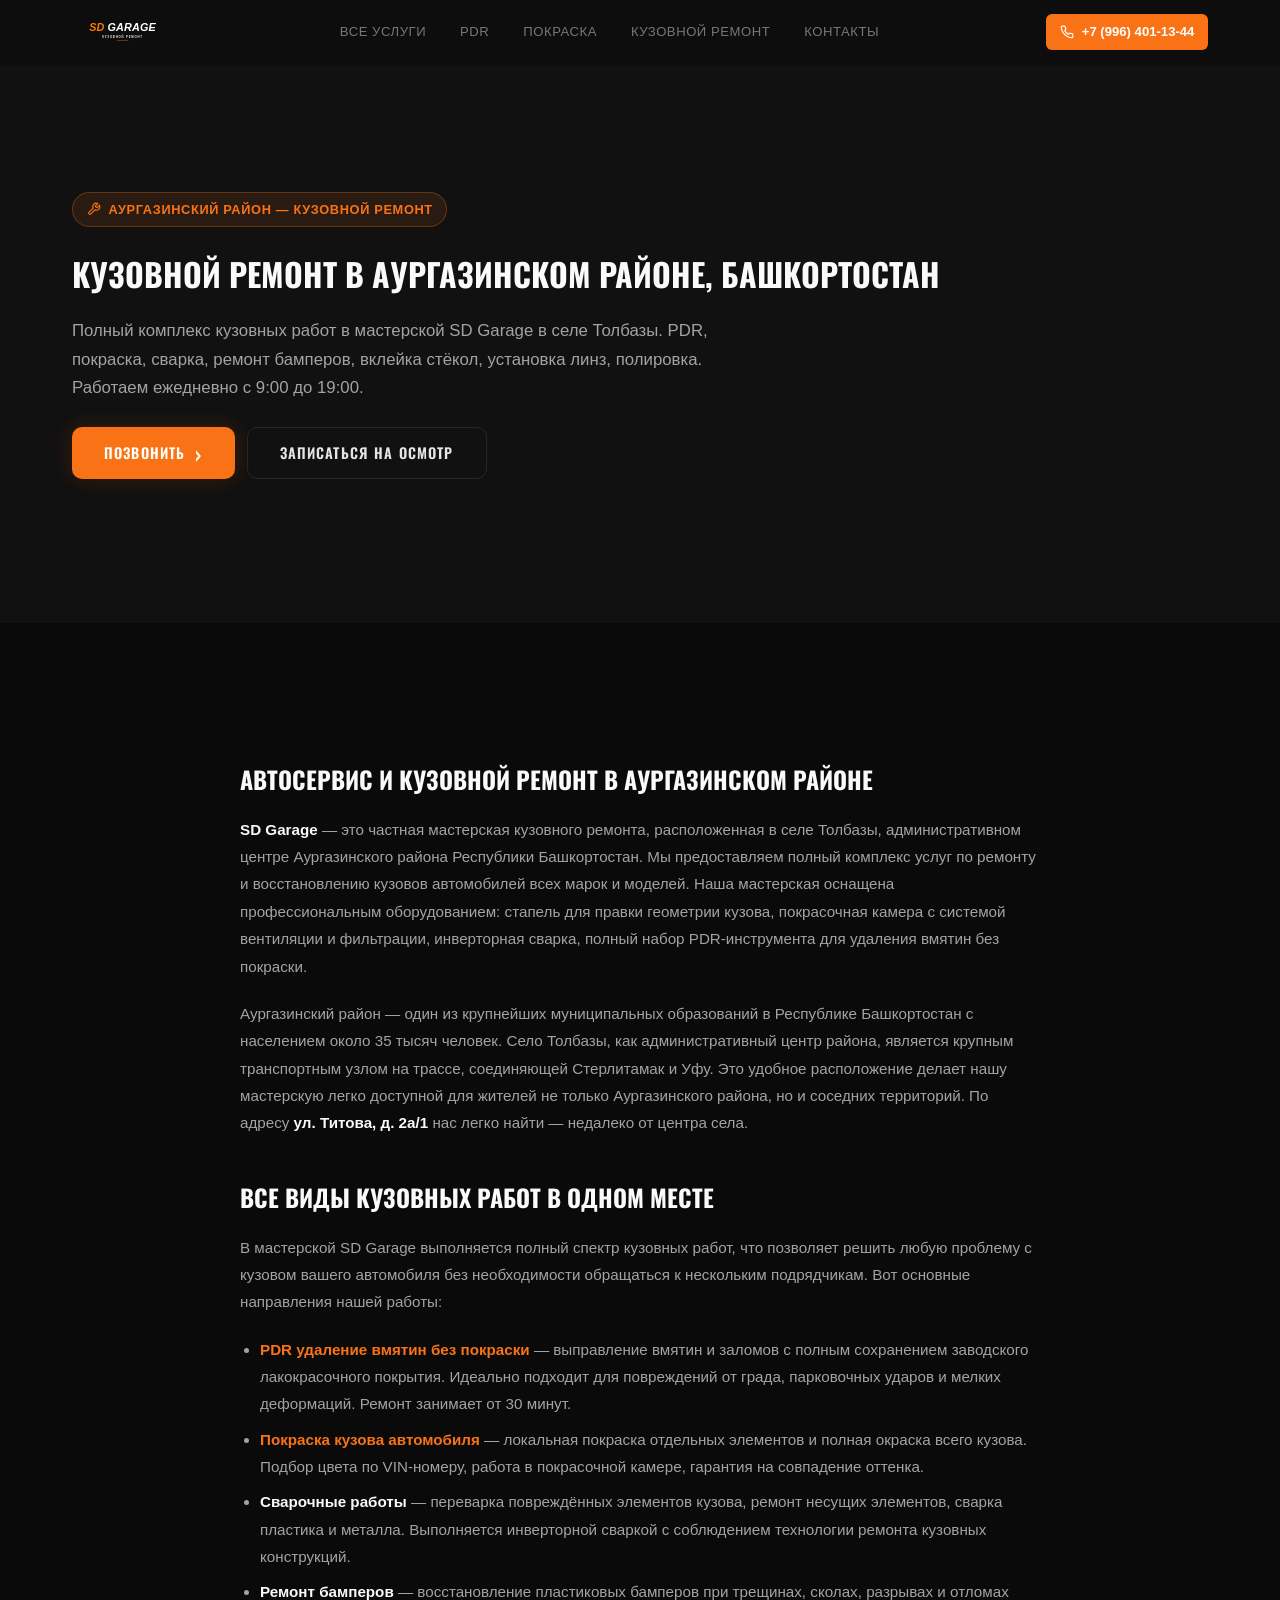
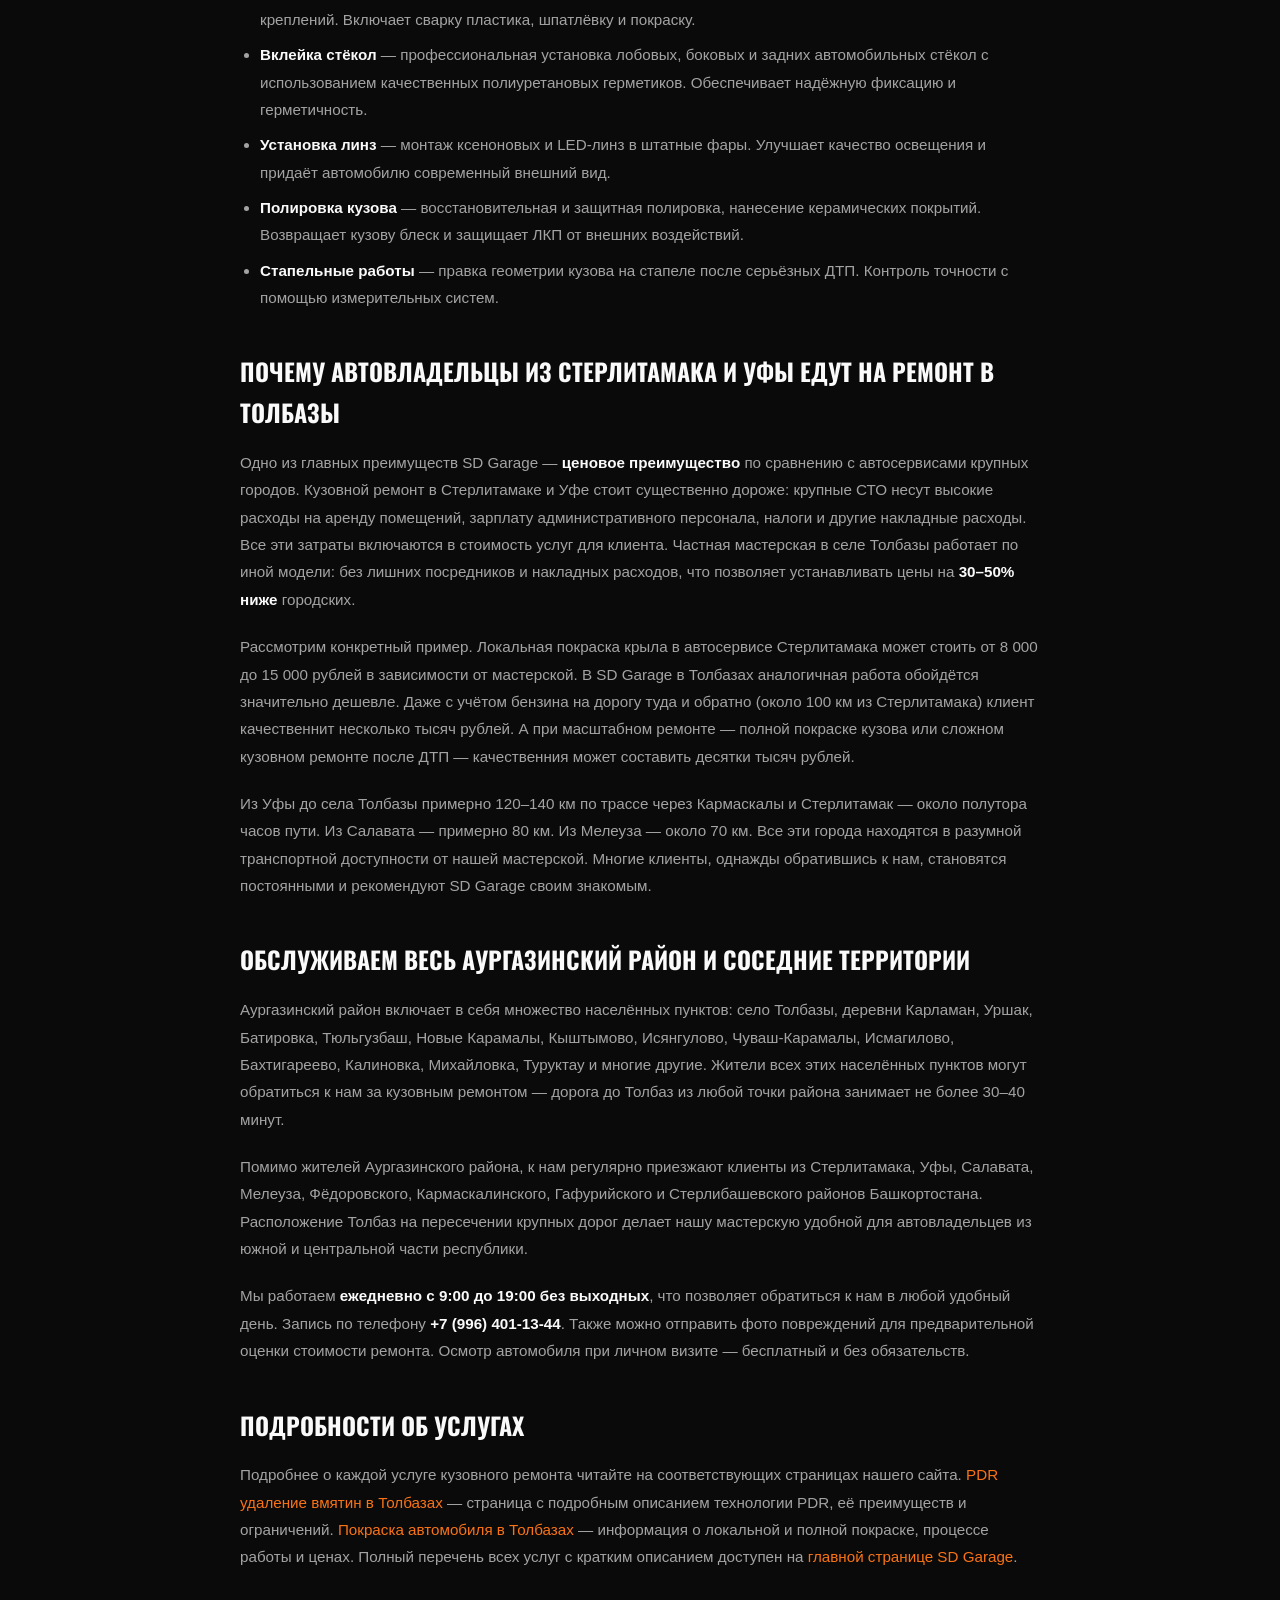
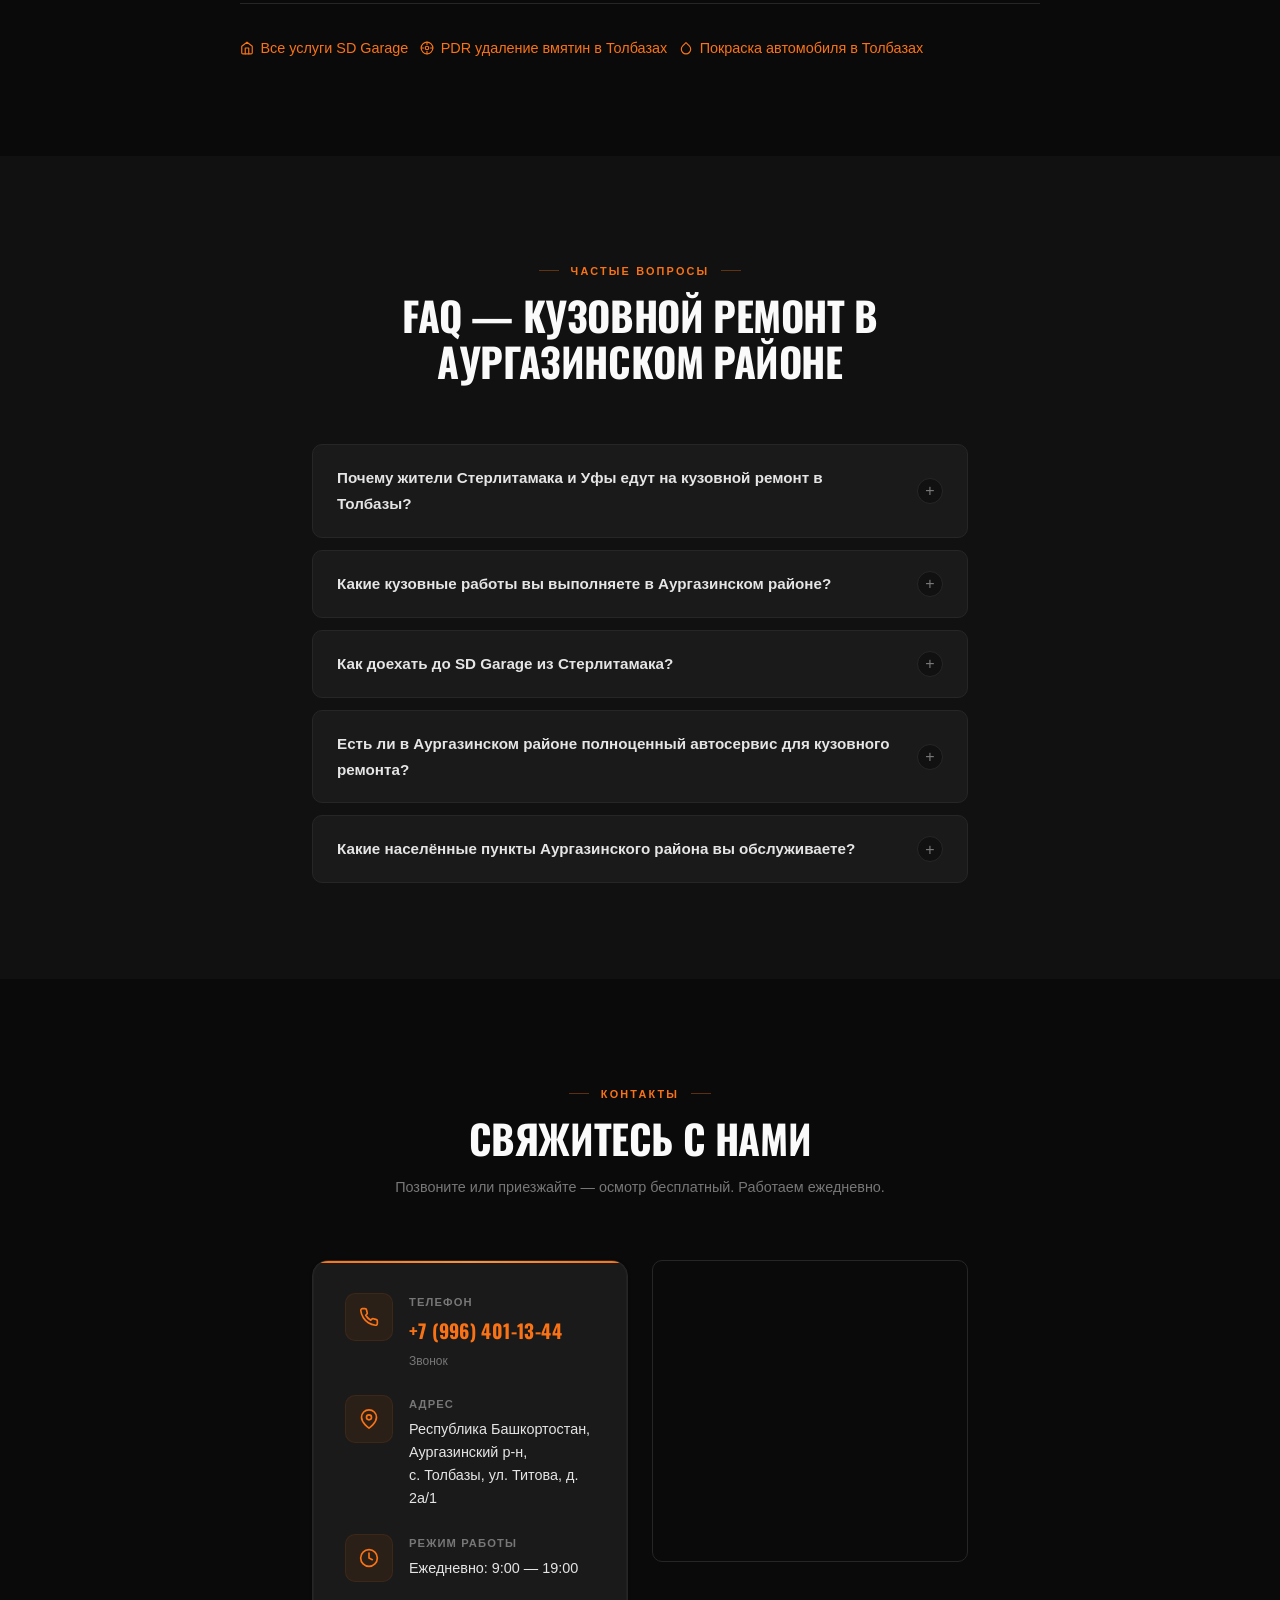
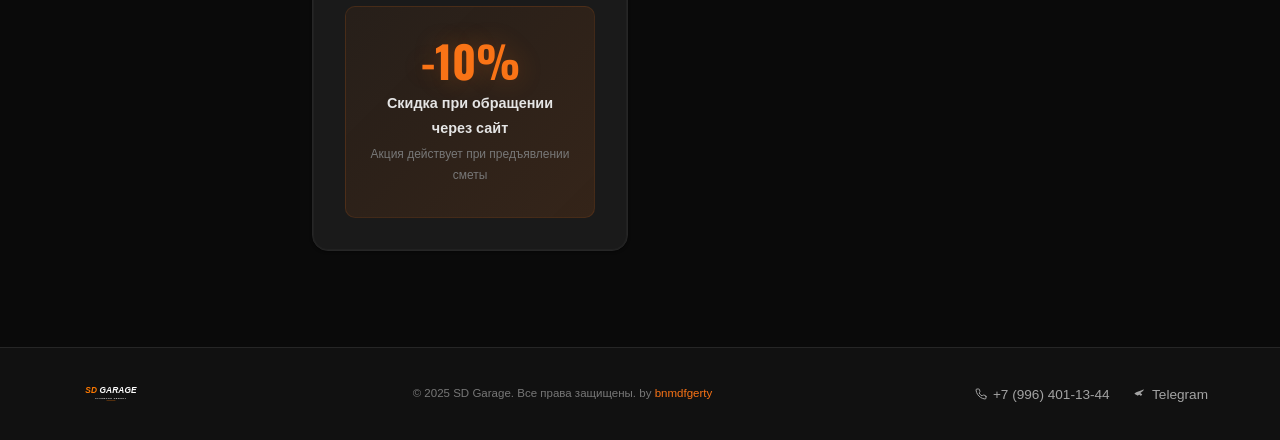
==== commit d57e3deb: "v6" ====
--- a/kuhzovnoy-remont-aurgazinskiy-rayon.html
+++ b/kuhzovnoy-remont-aurgazinskiy-rayon.html
@@ -258,7 +258,7 @@
   <header class="header" id="header">
     <div class="container header__inner">
       <a href="index.html" class="header__logo">
-        <img src="logo.png" alt="SD Garage" class="header__logo-img">
+        <img src="logo.svg" alt="SD Garage" class="header__logo-img">
       </a>
 
       <nav class="header__nav" id="nav" aria-label="Основная навигация">
@@ -438,45 +438,47 @@
           <h2 class="section__title">Свяжитесь с нами</h2>
           <p class="section__subtitle">Позвоните или приезжайте — осмотр бесплатный. Работаем ежедневно.</p>
         </div>
-        <div class="contacts-card">
-          <div class="contacts-card__items">
-            <div class="contact-item">
-              <div class="contact-item__icon">
-                <svg width="20" height="20" viewBox="0 0 24 24" fill="none" stroke="currentColor" stroke-width="2" stroke-linecap="round" stroke-linejoin="round"><path d="M22 16.92v3a2 2 0 0 1-2.18 2 19.79 19.79 0 0 1-8.63-3.07 19.5 19.5 0 0 1-6-6 19.79 19.79 0 0 1-3.07-8.67A2 2 0 0 1 4.11 2h3a2 2 0 0 1 2 1.72c.127.96.361 1.903.7 2.81a2 2 0 0 1-.45 2.11L8.09 9.91a16 16 0 0 0 6 6l1.27-1.27a2 2 0 0 1 2.11-.45c.907.339 1.85.573 2.81.7A2 2 0 0 1 22 16.92z"/></svg>
+        <div class="contacts-grid">
+          <div class="contacts-card">
+            <div class="contacts-card__items">
+              <div class="contact-item">
+                <div class="contact-item__icon">
+                  <svg width="20" height="20" viewBox="0 0 24 24" fill="none" stroke="currentColor" stroke-width="2" stroke-linecap="round" stroke-linejoin="round"><path d="M22 16.92v3a2 2 0 0 1-2.18 2 19.79 19.79 0 0 1-8.63-3.07 19.5 19.5 0 0 1-6-6 19.79 19.79 0 0 1-3.07-8.67A2 2 0 0 1 4.11 2h3a2 2 0 0 1 2 1.72c.127.96.361 1.903.7 2.81a2 2 0 0 1-.45 2.11L8.09 9.91a16 16 0 0 0 6 6l1.27-1.27a2 2 0 0 1 2.11-.45c.907.339 1.85.573 2.81.7A2 2 0 0 1 22 16.92z"/></svg>
+                </div>
+                <div class="contact-item__info">
+                  <p class="contact-item__label">Телефон</p>
+                  <a href="tel:+79964011344" class="contact-item__value contact-item__value--link">+7 (996) 401-13-44</a>
+                  <p class="contact-item__hint">Звонок</p>
+                </div>
               </div>
-              <div class="contact-item__info">
-                <p class="contact-item__label">Телефон</p>
-                <a href="tel:+79964011344" class="contact-item__value contact-item__value--link">+7 (996) 401-13-44</a>
-                <p class="contact-item__hint">Звонок</p>
+              <div class="contact-item">
+                <div class="contact-item__icon">
+                  <svg width="20" height="20" viewBox="0 0 24 24" fill="none" stroke="currentColor" stroke-width="2" stroke-linecap="round" stroke-linejoin="round"><path d="M21 10c0 7-9 13-9 13s-9-6-9-13a9 9 0 0 1 18 0z"/><circle cx="12" cy="10" r="3"/></svg>
+                </div>
+                <div class="contact-item__info">
+                  <p class="contact-item__label">Адрес</p>
+                  <p class="contact-item__value">Республика Башкортостан, Аургазинский р-н,<br>с. Толбазы, ул. Титова, д. 2а/1</p>
+                </div>
               </div>
-            </div>
-            <div class="contact-item">
-              <div class="contact-item__icon">
-                <svg width="20" height="20" viewBox="0 0 24 24" fill="none" stroke="currentColor" stroke-width="2" stroke-linecap="round" stroke-linejoin="round"><path d="M21 10c0 7-9 13-9 13s-9-6-9-13a9 9 0 0 1 18 0z"/><circle cx="12" cy="10" r="3"/></svg>
+              <div class="contact-item">
+                <div class="contact-item__icon">
+                  <svg width="20" height="20" viewBox="0 0 24 24" fill="none" stroke="currentColor" stroke-width="2" stroke-linecap="round" stroke-linejoin="round"><circle cx="12" cy="12" r="10"/><polyline points="12 6 12 12 16 14"/></svg>
+                </div>
+                <div class="contact-item__info">
+                  <p class="contact-item__label">Режим работы</p>
+                  <p class="contact-item__value">Ежедневно: 9:00 — 19:00</p>
+                </div>
               </div>
-              <div class="contact-item__info">
-                <p class="contact-item__label">Адрес</p>
-                <p class="contact-item__value">Республика Башкортостан, Аургазинский р-н,<br>с. Толбазы, ул. Титова, д. 2а/1</p>
-              </div>
-            </div>
-            <div class="contact-item">
-              <div class="contact-item__icon">
-                <svg width="20" height="20" viewBox="0 0 24 24" fill="none" stroke="currentColor" stroke-width="2" stroke-linecap="round" stroke-linejoin="round"><circle cx="12" cy="12" r="10"/><polyline points="12 6 12 12 16 14"/></svg>
-              </div>
-              <div class="contact-item__info">
-                <p class="contact-item__label">Режим работы</p>
-                <p class="contact-item__value">Ежедневно: 9:00 — 19:00</p>
-              </div>
+            </div>
+            <div class="contacts-card__banner">
+              <p class="contacts-card__discount">-10%</p>
+              <p class="contacts-card__banner-title">Скидка при обращении через сайт</p>
+              <p class="contacts-card__banner-hint">Акция действует при предъявлении сметы</p>
             </div>
           </div>
-          <div class="contacts-card__banner">
-            <p class="contacts-card__discount">-10%</p>
-            <p class="contacts-card__banner-title">Скидка при обращении через сайт</p>
-            <p class="contacts-card__banner-hint">Акция действует при предъявлении сметы</p>
+          <div>
+            <iframe src="https://yandex.ru/map-widget/v1/?um=constructor%3Af5312fd8c2cdacc13869cc4f9f23aaa7a3a49e55d327f269a05b876441469e5d&amp;source=constructor" width="100%" height="300" frameborder="0"></iframe>
           </div>
-        </div>
-        <div style="margin-top:1.5rem;border-radius:var(--radius-sm);overflow:hidden;border:1px solid var(--border)">
-          <iframe src="https://yandex.ru/map-widget/v1/?ll=55.887735,54.005352&z=17&mode=poi&poi%5Bpoint%5D=55.887735,54.005352" width="100%" height="300" frameborder="0" style="display:block"></iframe>
         </div>
       </div>
     </section>
@@ -486,7 +488,7 @@
   <footer class="footer">
     <div class="container footer__inner">
       <div class="footer__logo">
-        <img src="logo.png" alt="SD Garage" class="footer__logo-img">
+        <img src="logo.svg" alt="SD Garage" class="footer__logo-img">
       </div>
       <p class="footer__copy">&copy; 2025 SD Garage. Все права защищены. by <a href="https://t.me/HISTIZAKERO" target="_blank" rel="noopener" style="color:var(--accent)">bnmdfgerty</a></p>
       <div style="display:flex;gap:1.5rem;align-items:center;flex-wrap:wrap;justify-content:center">
--- a/style.css
+++ b/style.css
@@ -210,11 +210,15 @@
   gap: 0.5rem;
   font-size: 0.82rem;
   font-weight: 600;
-  color: var(--muted-light);
-  transition: color var(--transition);
-}
-.header__phone:hover { color: var(--white); }
-.header__phone svg { flex-shrink: 0; opacity: 0.7; }
+  color: white;
+  background: var(--accent);
+  padding: 0.45rem 0.85rem;
+  border-radius: var(--radius-xs);
+  transition: all var(--transition);
+  white-space: nowrap;
+}
+.header__phone:hover { background: #ea580c; }
+.header__phone svg { flex-shrink: 0; }
 
 /* Burger — три линии */
 .header__burger {
@@ -951,6 +955,29 @@
   margin-top: 0.25rem;
   font-size: 0.75rem;
   color: var(--muted);
+}
+
+.contacts-grid {
+  display: grid;
+  grid-template-columns: 1fr;
+  gap: 1.5rem;
+  align-items: start;
+}
+@media (min-width: 768px) {
+  .contacts-grid { grid-template-columns: 1fr 1fr; }
+  .contacts-grid .contacts-card { margin: 0; }
+}
+.contacts-grid > div:last-child {
+  border-radius: var(--radius-sm);
+  overflow: hidden;
+  border: 1px solid var(--border);
+  min-height: 300px;
+}
+.contacts-grid > div:last-child iframe {
+  display: block;
+  width: 100%;
+  height: 100%;
+  min-height: 300px;
 }
 
 @media (min-width: 640px) {
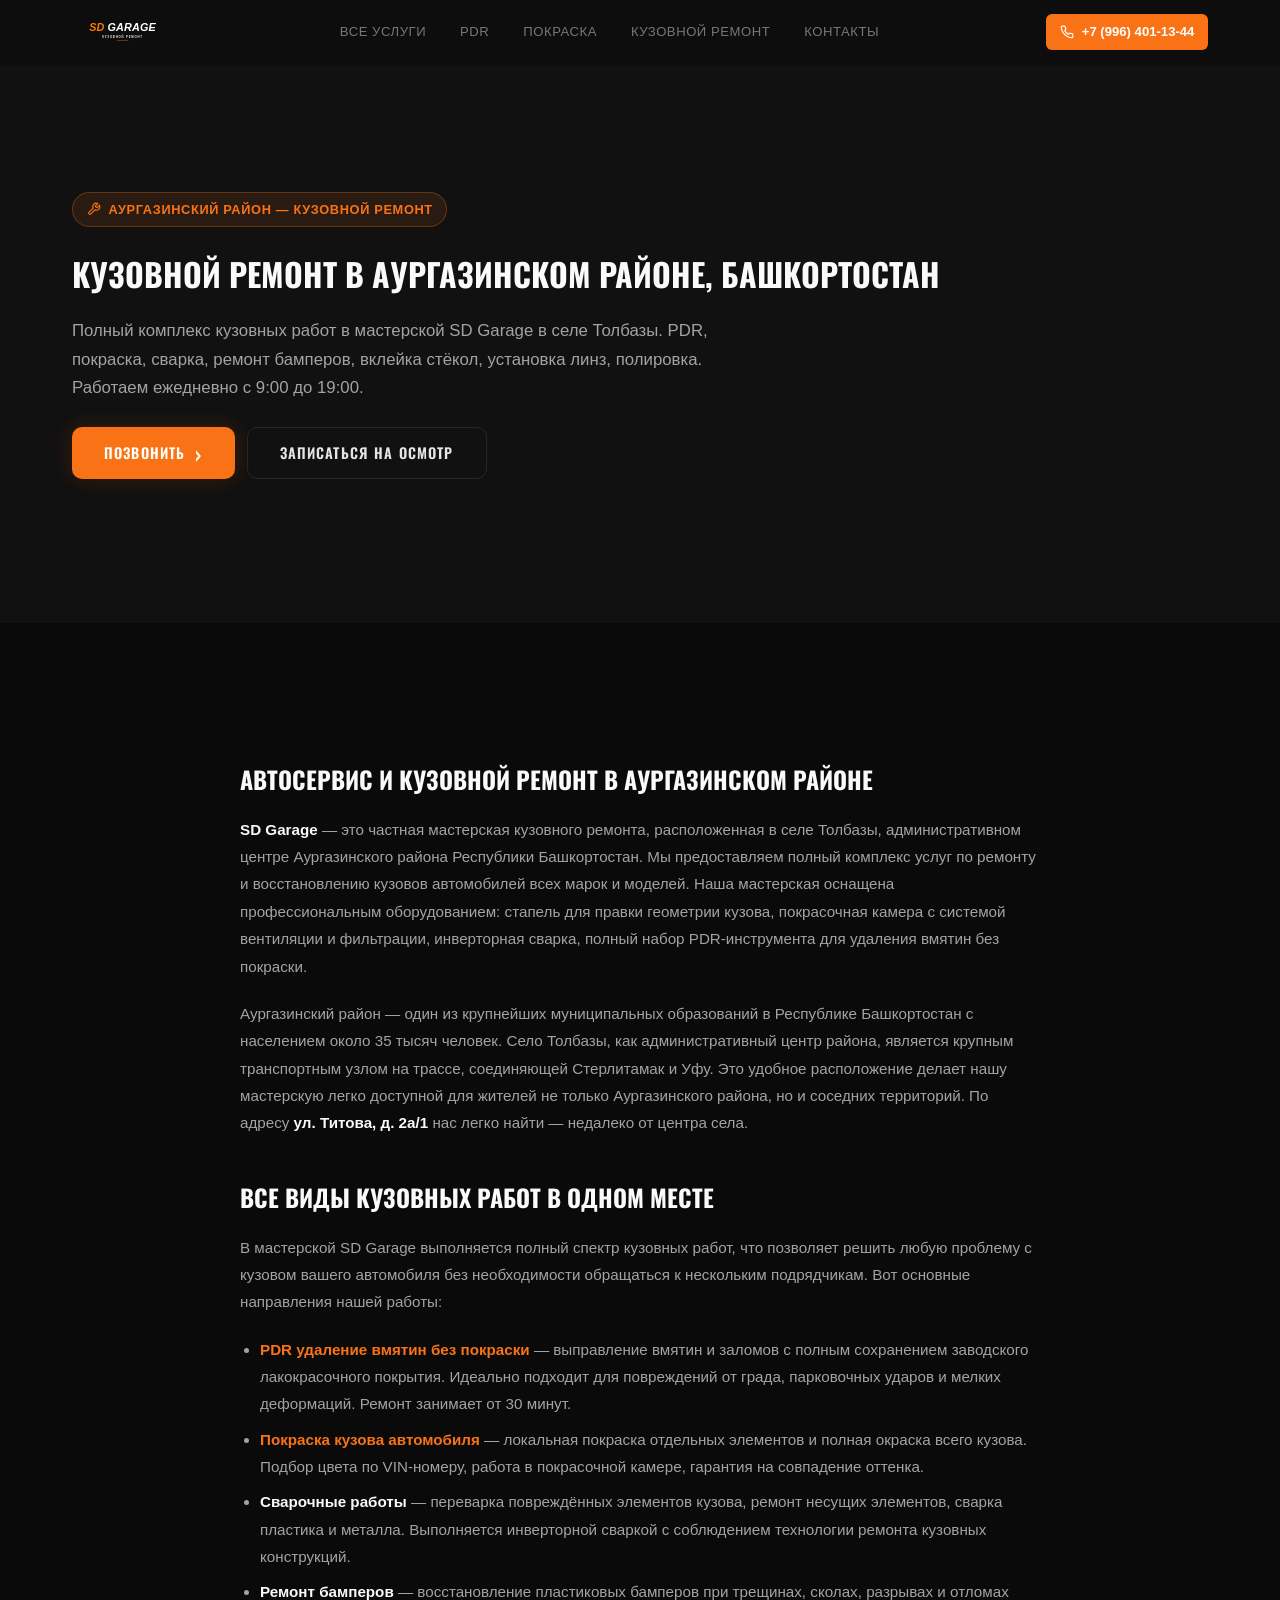
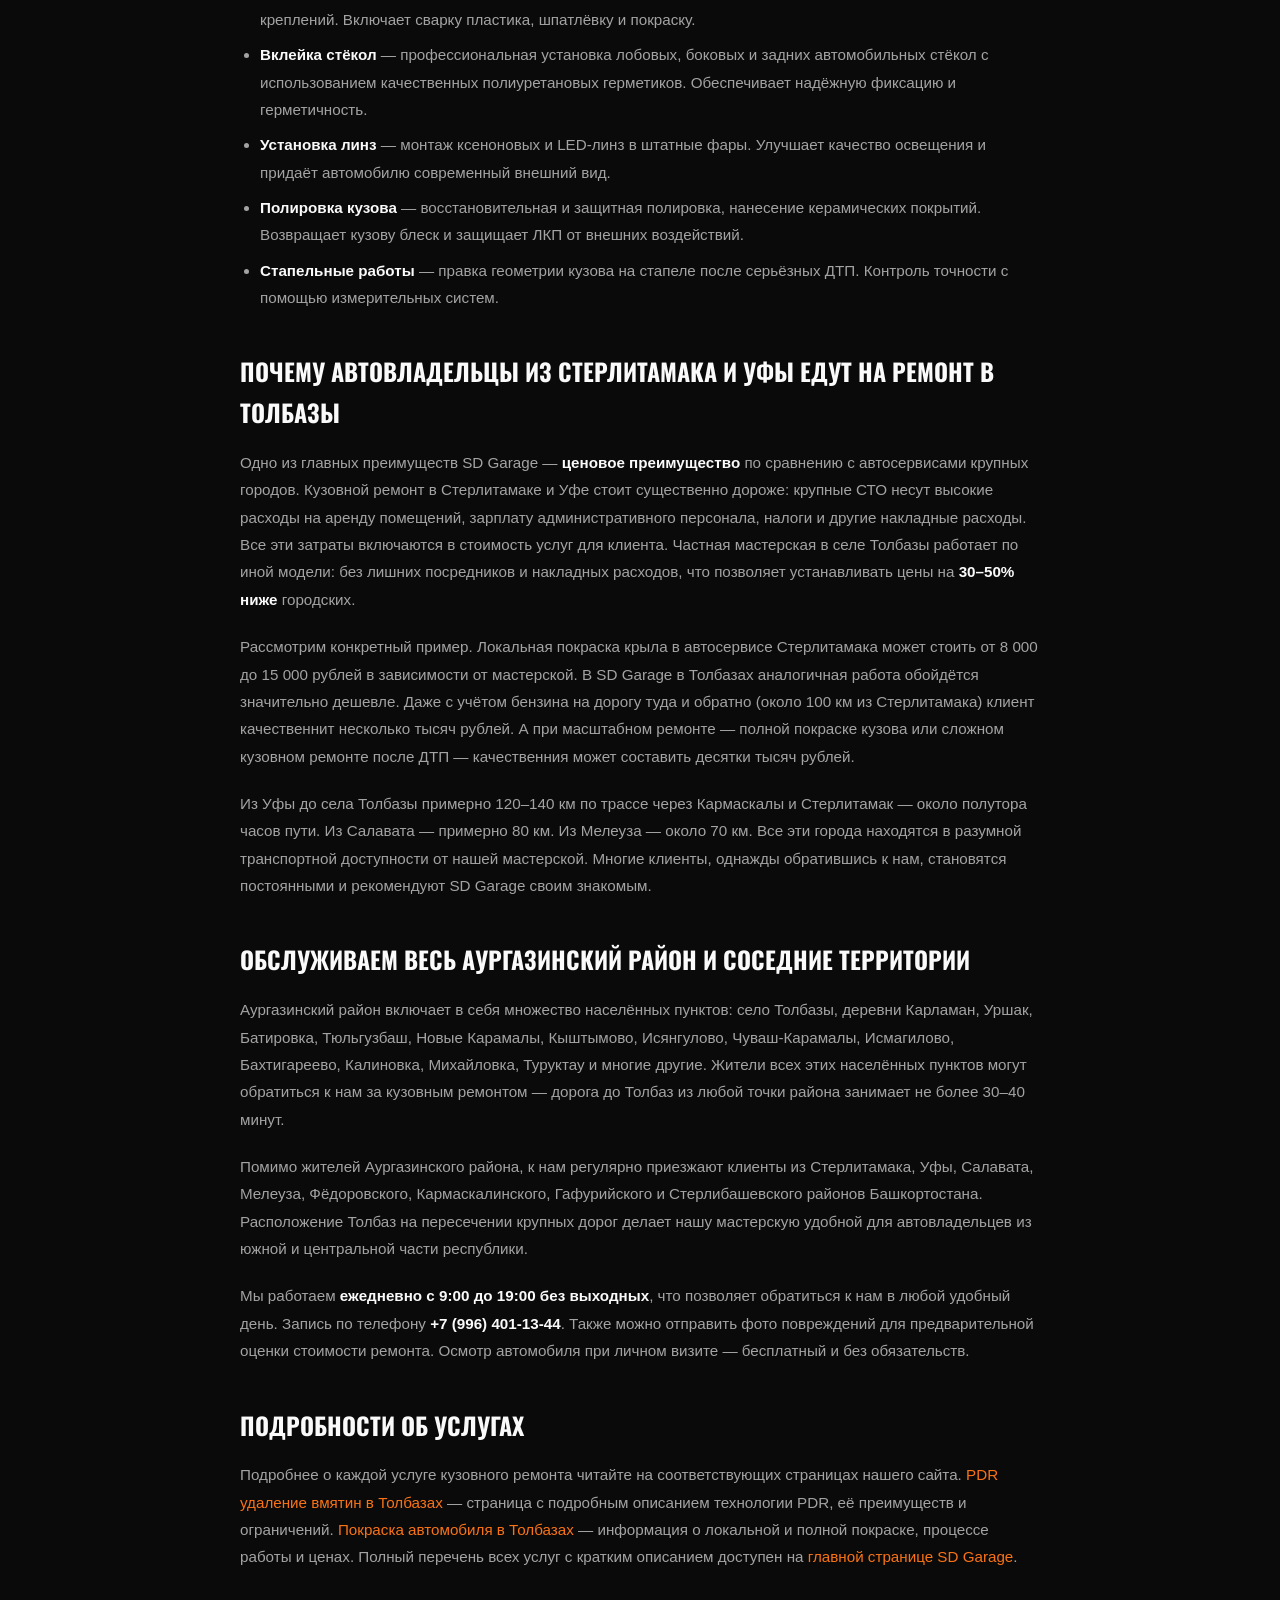
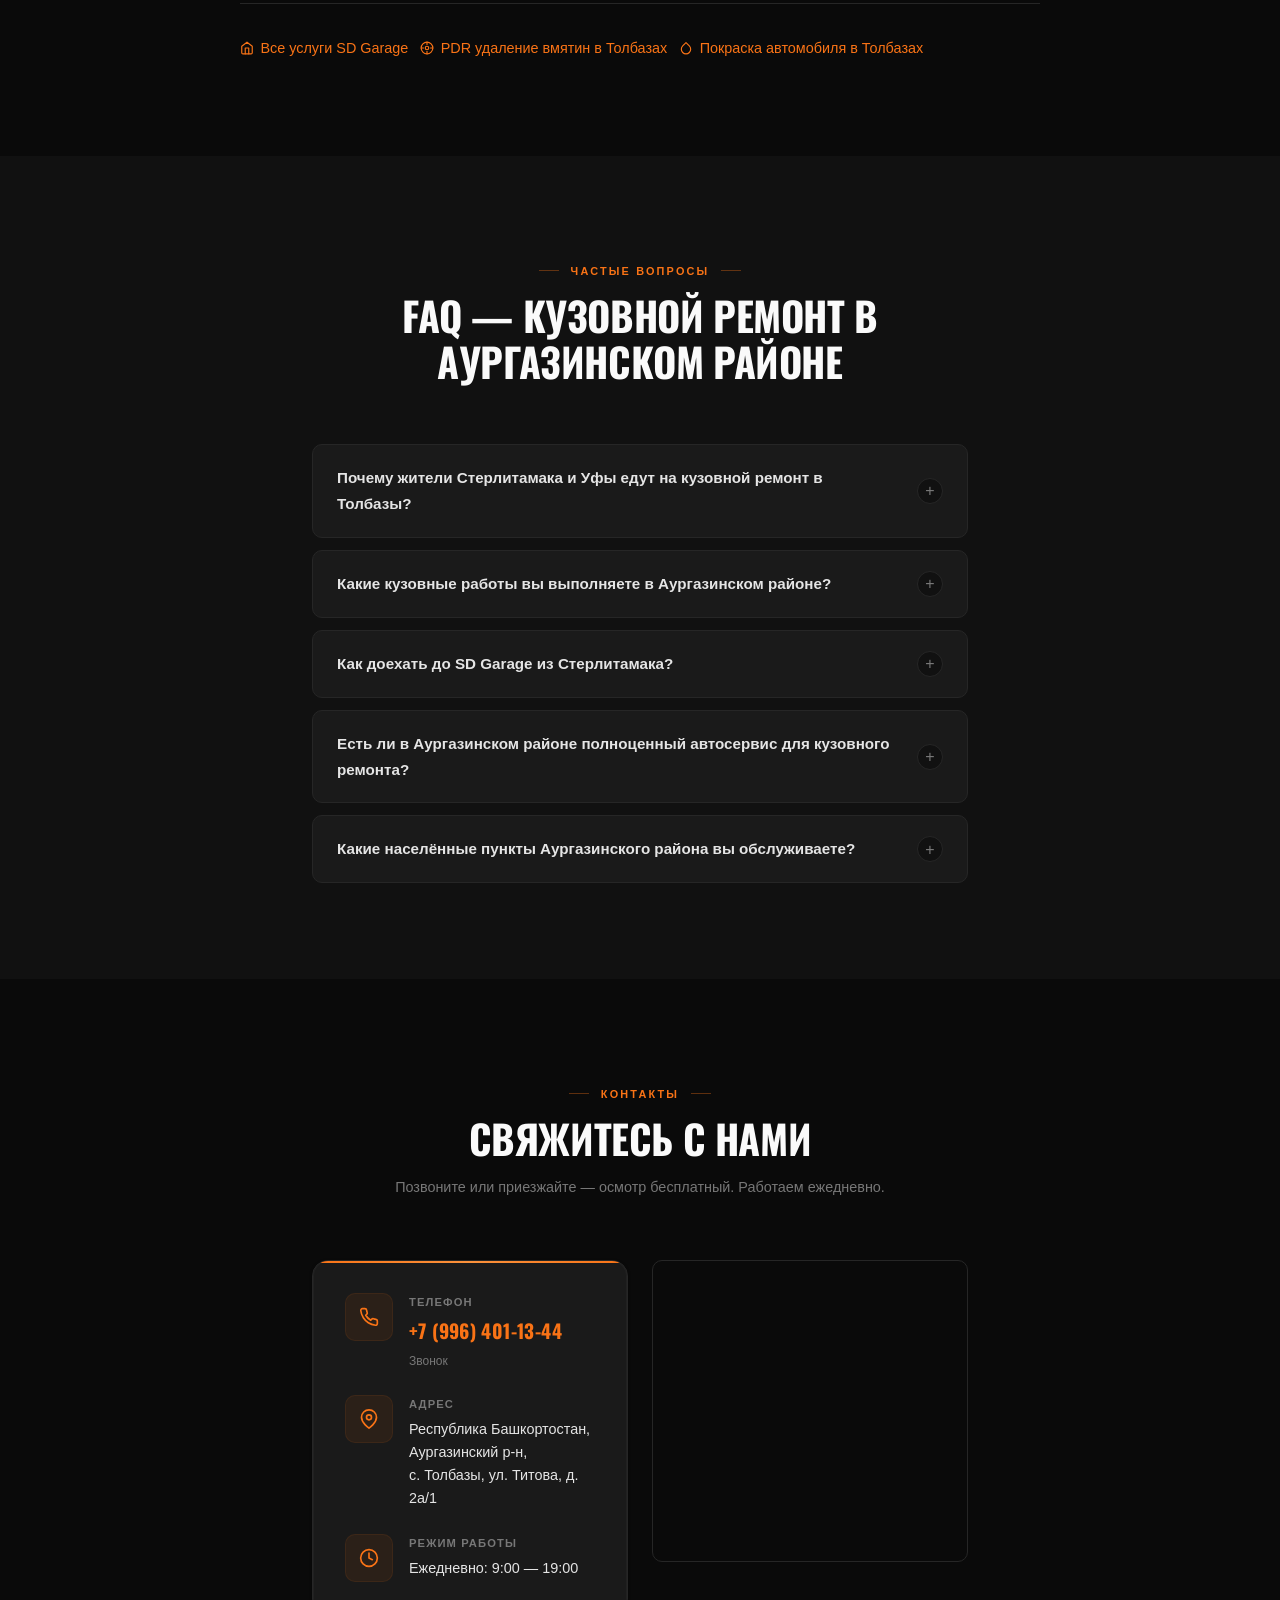
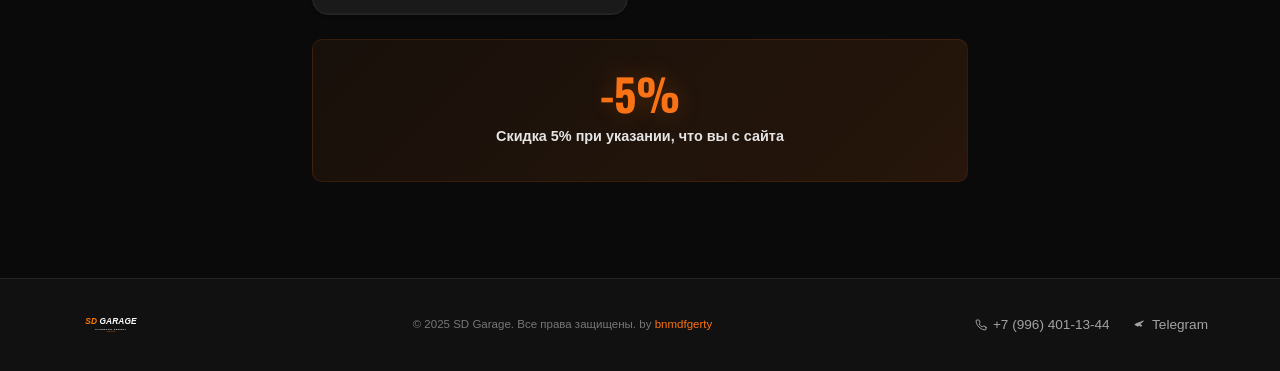
==== commit 5185c61a: "v6" ====
--- a/kuhzovnoy-remont-aurgazinskiy-rayon.html
+++ b/kuhzovnoy-remont-aurgazinskiy-rayon.html
@@ -12,7 +12,7 @@
   <meta name="google-site-verification" content="google13966633c62f2dd1.html">
 
   <!-- Favicon -->
-  <link rel="icon" href="[data-uri]">
+  <link rel="icon" href="[data-uri]">
 
   <!-- Open Graph -->
   <meta property="og:title" content="Кузовной ремонт в Аургазинском районе | SD Garage — Толбазы">
@@ -470,15 +470,15 @@
                 </div>
               </div>
             </div>
-            <div class="contacts-card__banner">
-              <p class="contacts-card__discount">-10%</p>
-              <p class="contacts-card__banner-title">Скидка при обращении через сайт</p>
-              <p class="contacts-card__banner-hint">Акция действует при предъявлении сметы</p>
-            </div>
+
           </div>
           <div>
             <iframe src="https://yandex.ru/map-widget/v1/?um=constructor%3Af5312fd8c2cdacc13869cc4f9f23aaa7a3a49e55d327f269a05b876441469e5d&amp;source=constructor" width="100%" height="300" frameborder="0"></iframe>
           </div>
+        </div>
+        <div class="discount-banner reveal">
+          <p class="discount-banner__percent">-5%</p>
+          <p class="discount-banner__title">Скидка 5% при указании, что вы с сайта</p>
         </div>
       </div>
     </section>
--- a/style.css
+++ b/style.css
@@ -914,7 +914,7 @@
   margin-top: 0.25rem;
 }
 
-.contacts-card__banner {
+.discount-banner {
   margin-top: 1.5rem;
   border-radius: var(--radius-sm);
   background: linear-gradient(135deg, rgba(249, 115, 22, 0.06), rgba(249, 115, 22, 0.12));
@@ -924,7 +924,7 @@
   position: relative;
   overflow: hidden;
 }
-.contacts-card__banner::before {
+.discount-banner::before {
   content: '';
   position: absolute;
   top: 0; left: -100%;
@@ -937,7 +937,7 @@
   50%, 100% { left: 150%; }
 }
 
-.contacts-card__discount {
+.discount-banner__percent {
   font-family: var(--font-heading);
   font-size: 2.25rem;
   font-weight: 700;
@@ -945,16 +945,11 @@
   text-shadow: 0 0 25px rgba(249, 115, 22, 0.25);
   line-height: 1;
 }
-.contacts-card__banner-title {
+.discount-banner__title {
   margin-top: 0.5rem;
   font-size: 0.9rem;
   font-weight: 600;
   color: var(--white);
-}
-.contacts-card__banner-hint {
-  margin-top: 0.25rem;
-  font-size: 0.75rem;
-  color: var(--muted);
 }
 
 .contacts-grid {
@@ -981,8 +976,8 @@
 }
 
 @media (min-width: 640px) {
-  .contacts-card__discount { font-size: 2.75rem; }
-  .contacts-card__banner { padding: 2rem 1.5rem; }
+  .discount-banner__percent { font-size: 2.75rem; }
+  .discount-banner { padding: 2rem 1.5rem; }
   .contact-item__icon { width: 3rem; height: 3rem; }
   .contact-item__value--link { font-size: 1.2rem; }
 }
@@ -1049,13 +1044,7 @@
   transform: translateY(0);
 }
 
-.cards .card:nth-child(1) { transition-delay: 0ms; }
-.cards .card:nth-child(2) { transition-delay: 70ms; }
-.cards .card:nth-child(3) { transition-delay: 140ms; }
-.cards .card:nth-child(4) { transition-delay: 210ms; }
-.cards .card:nth-child(5) { transition-delay: 280ms; }
-.cards .card:nth-child(6) { transition-delay: 350ms; }
-.cards .card:nth-child(7) { transition-delay: 420ms; }
+/* cards animate together — no stagger */
 
 .steps .step:nth-child(1) { transition-delay: 0ms; }
 .steps .step:nth-child(2) { transition-delay: 80ms; }
@@ -1085,5 +1074,5 @@
   .step__circle svg { width: 18px; height: 18px; }
   .faq__question { padding: 1rem; font-size: 0.85rem; }
   .contact-item__value--link { font-size: 1rem; }
-  .contacts-card__discount { font-size: 2rem; }
+  .discount-banner__percent { font-size: 2rem; }
 }
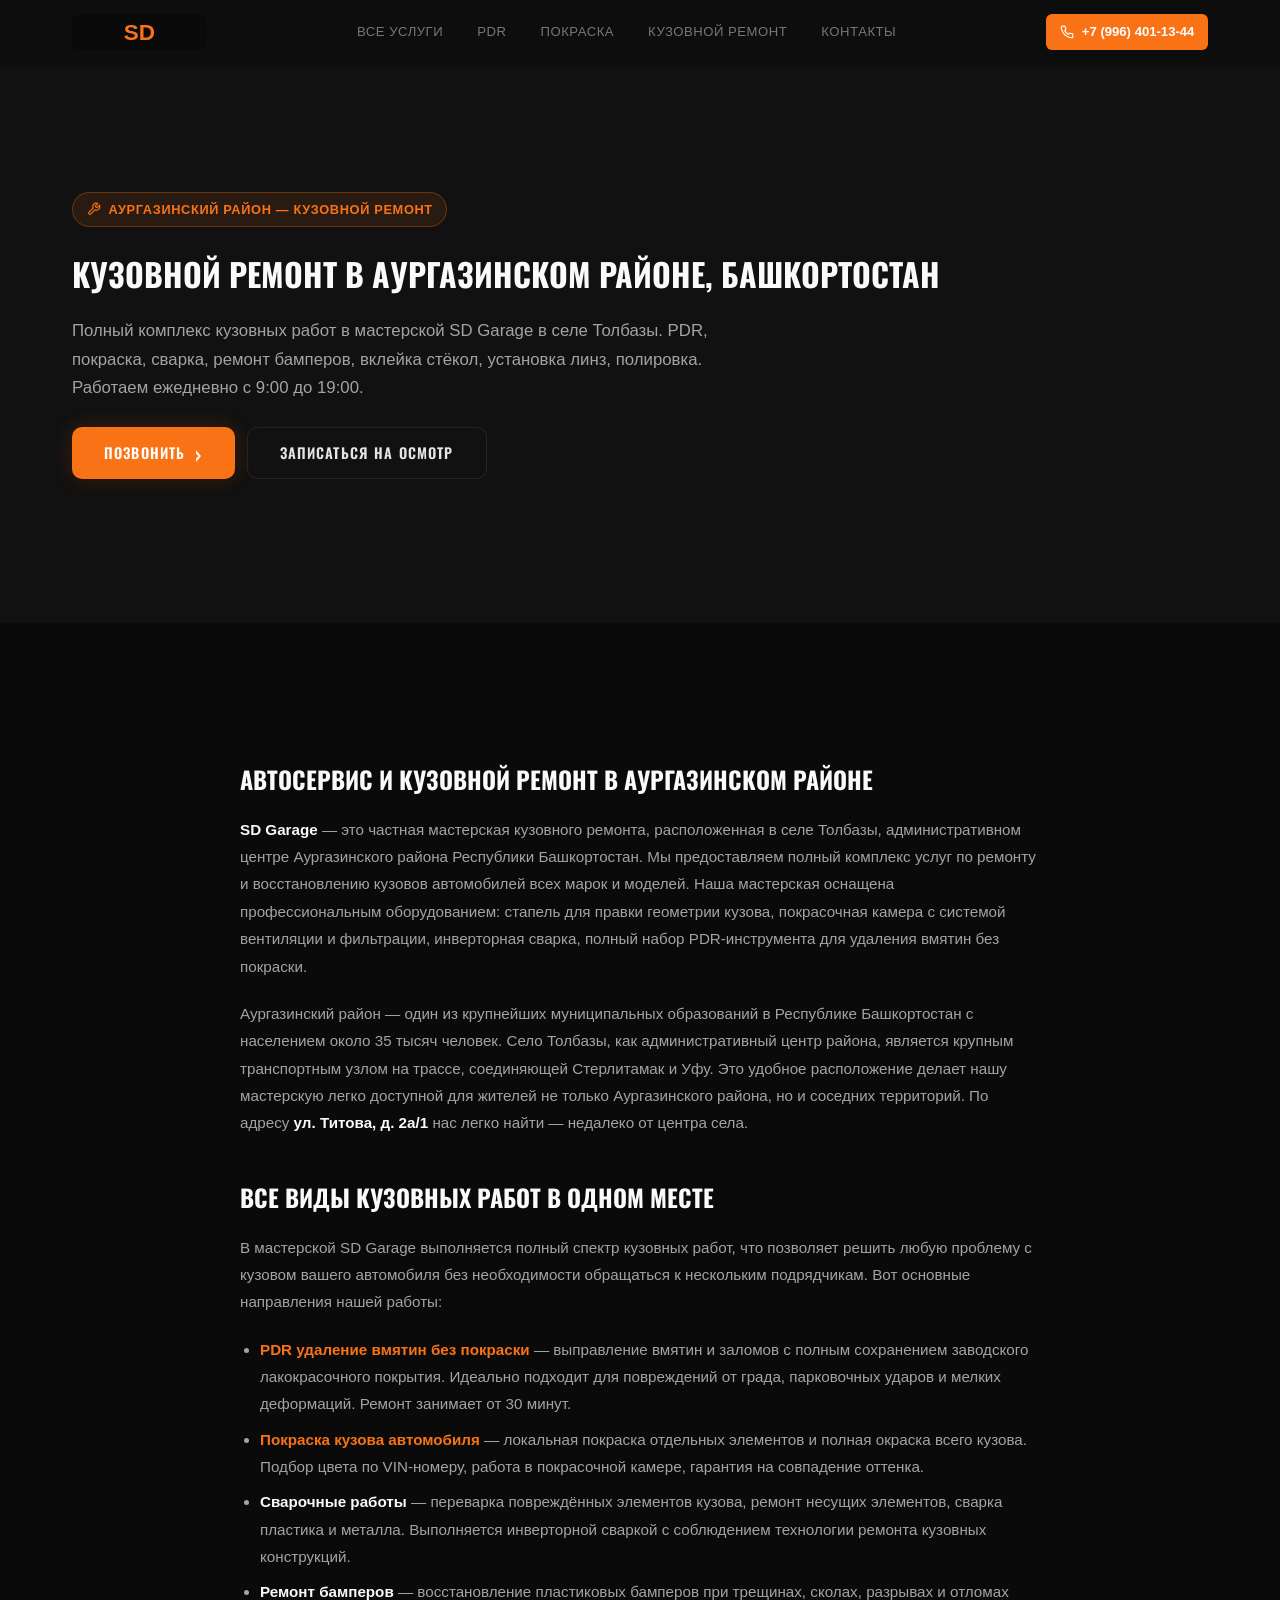
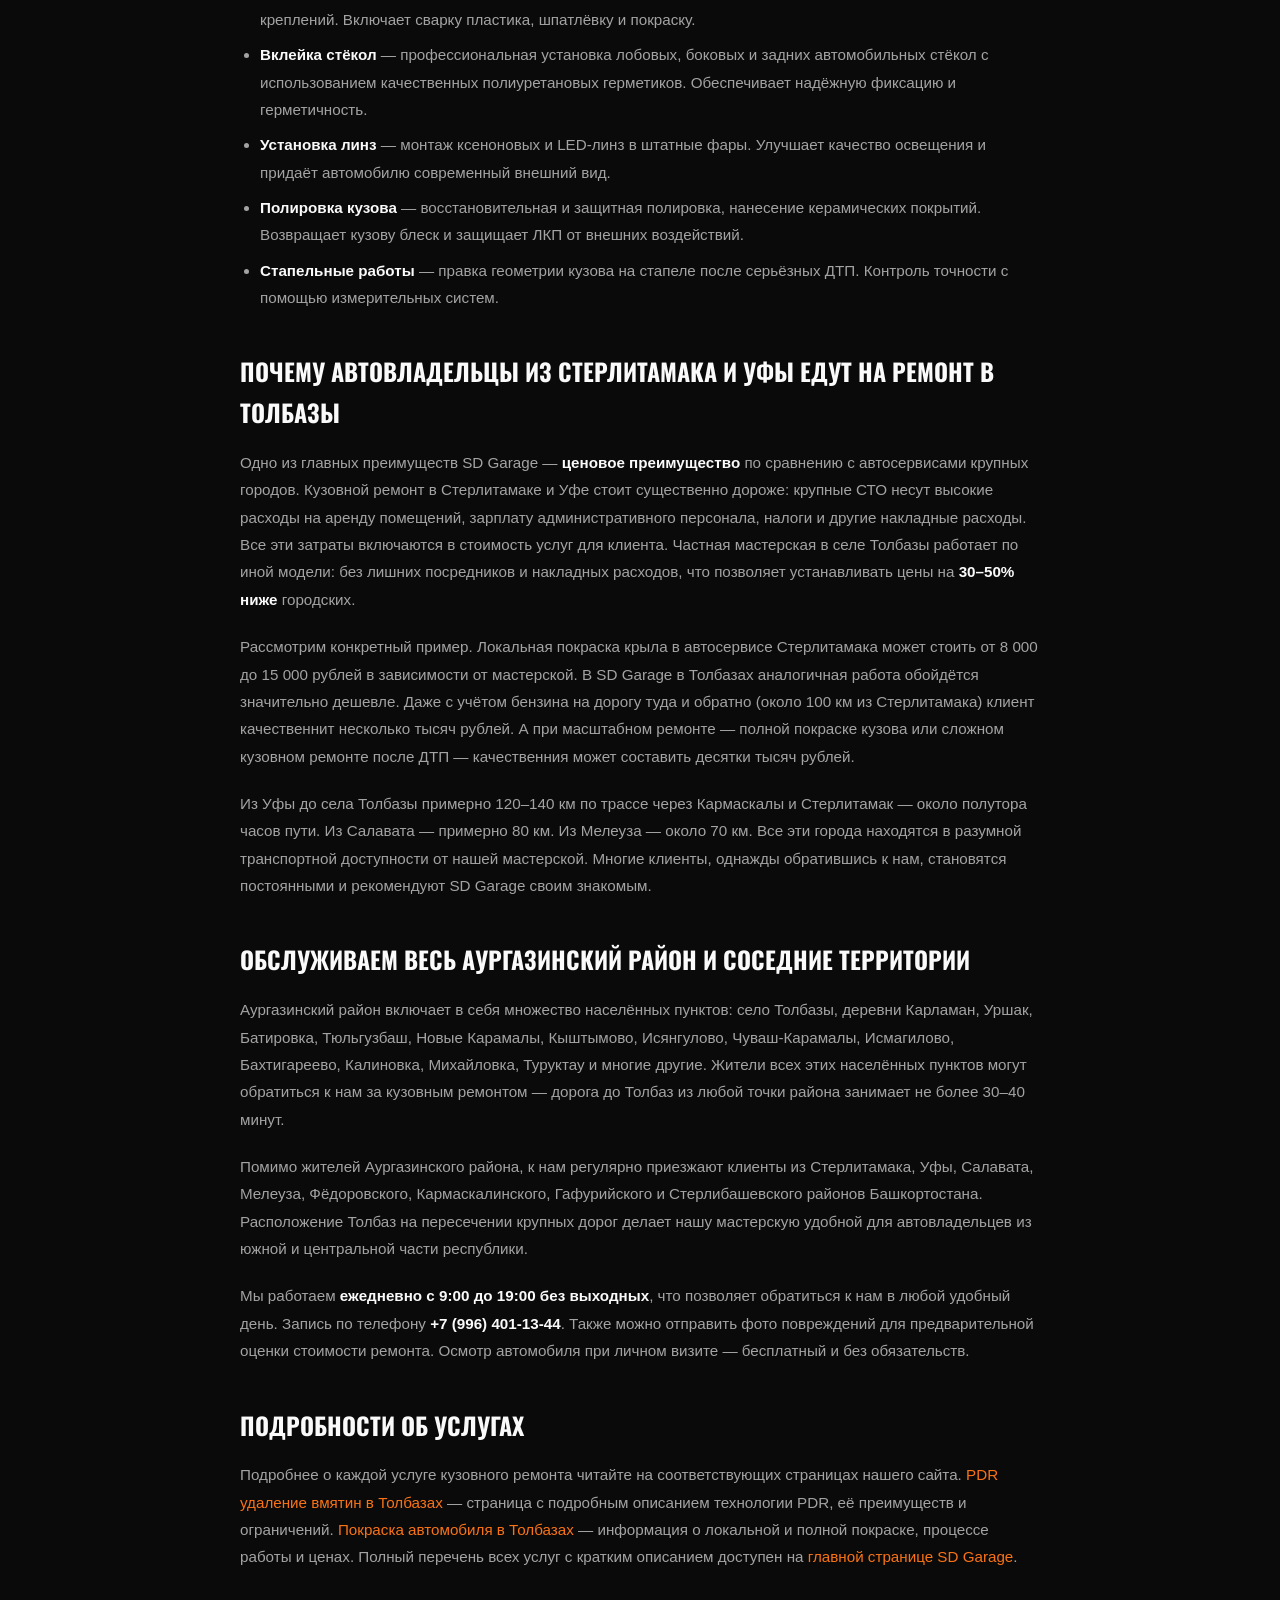
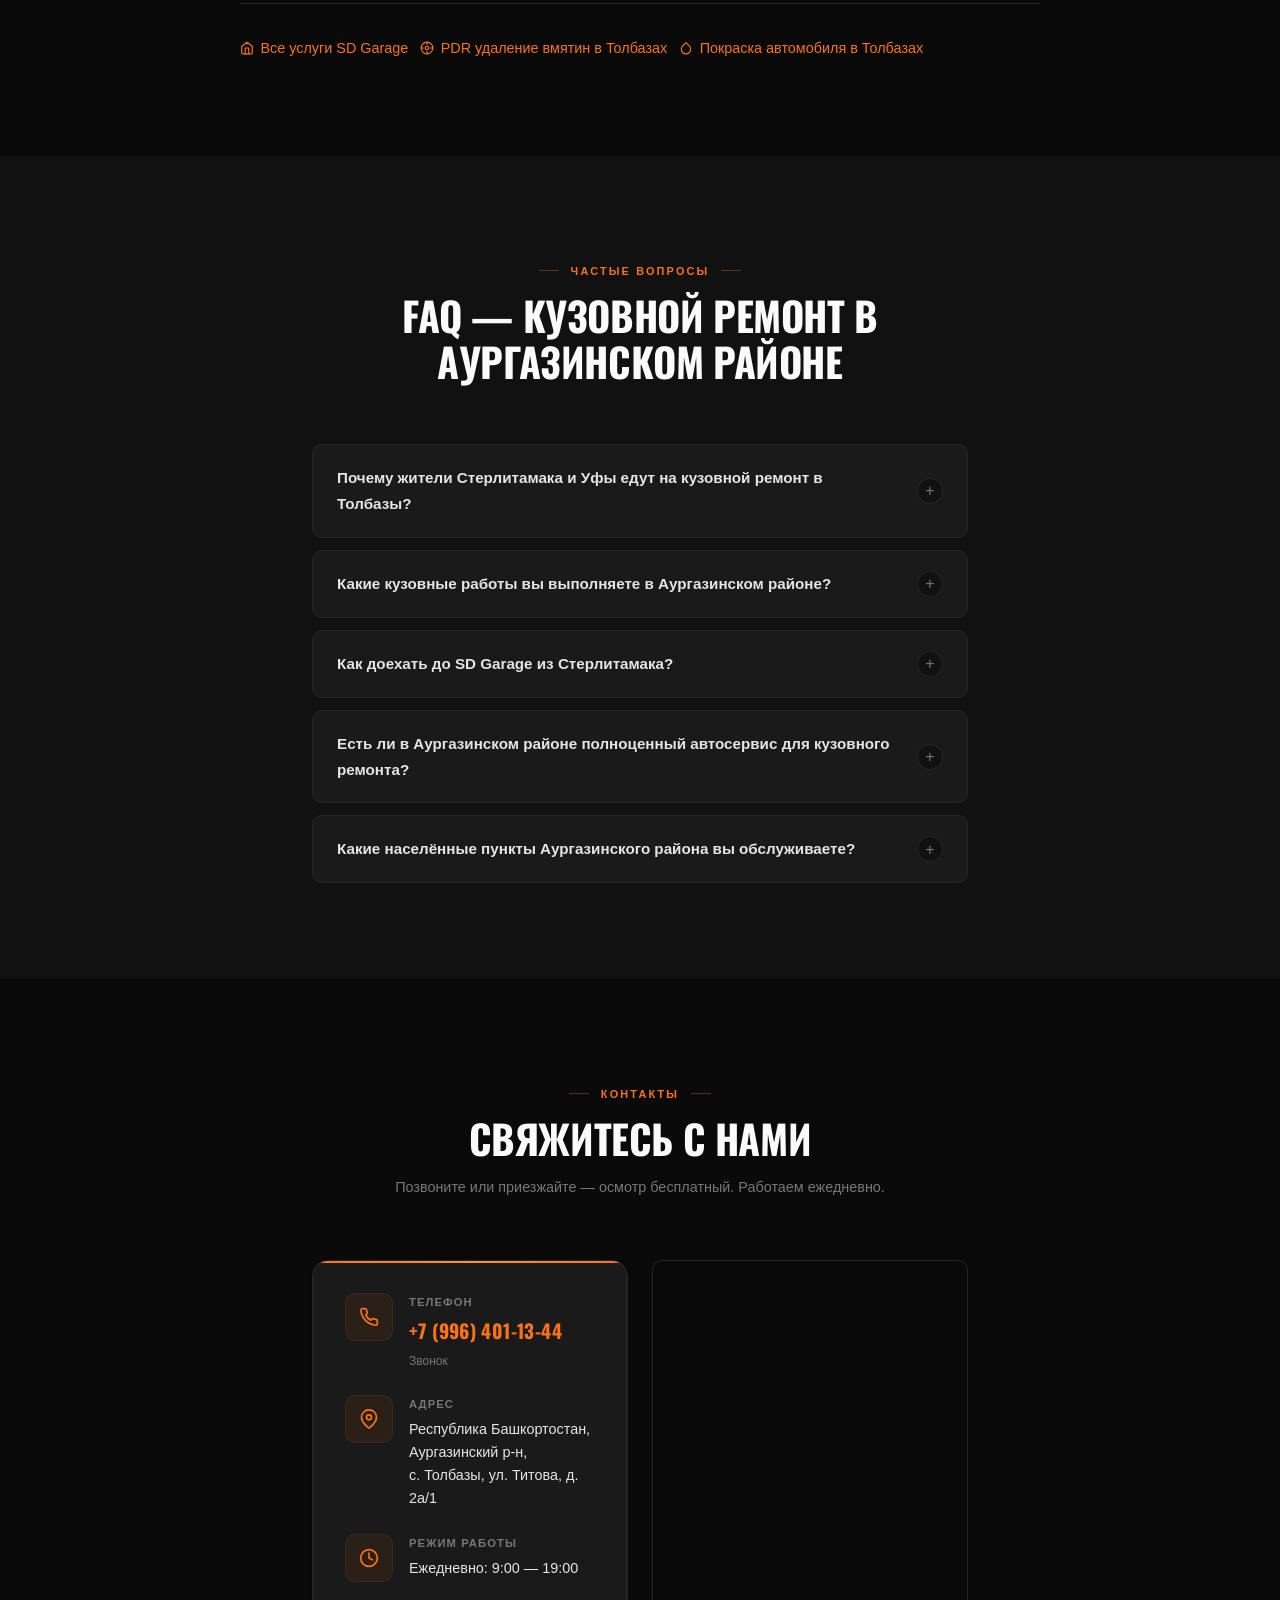
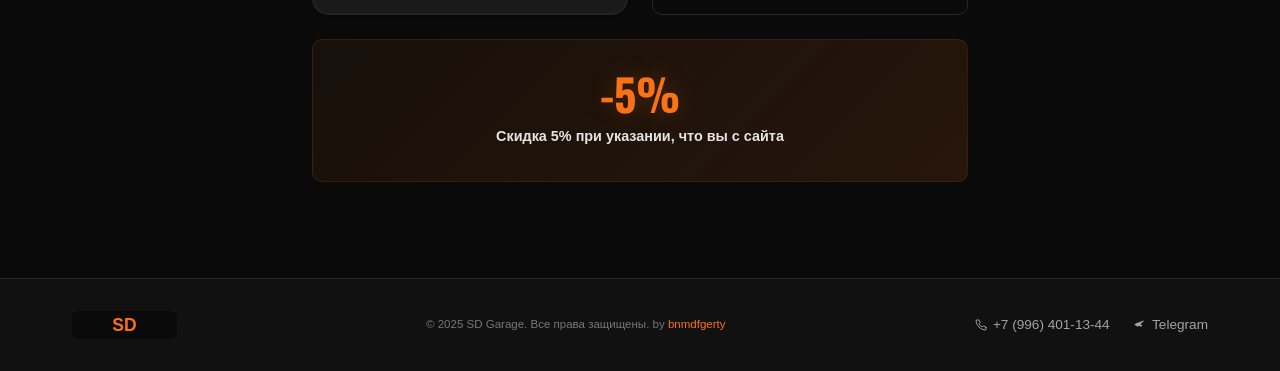
==== commit 19a3c0f8: "v7" ====
--- a/kuhzovnoy-remont-aurgazinskiy-rayon.html
+++ b/kuhzovnoy-remont-aurgazinskiy-rayon.html
@@ -8,7 +8,7 @@
   <title>Кузовной ремонт в Аургазинском районе | SD Garage — Толбазы, Башкортостан</title>
   <meta name="description" content="Кузовной ремонт в Аургазинском районе Башкортостана. PDR, покраска, сварка, ремонт бамперов, стёкла, линзы, полировка. SD Garage, с. Толбазы. +7 (996) 401-13-44.">
   <meta name="keywords" content="кузовной ремонт Аургазинский район, автосервис Аургазинский район, ремонт авто Аургазинский район Башкортостан, кузовные работы Аургазинский район, кузовной ремонт Толбазы, автосервис Толбазы, кузовной ремонт Башкортостан, ремонт авто Толбазы, кузовные работы село Толбазы, автосервис Аургазинский район Башкортостан">
-  <link rel="canonical" href="https://bnmdfgerty.github.io/sd-garage/kuhzovnoy-remont-aurgazinskiy-rayon.html">
+  <link rel="canonical" href="https://sd-garage102.ru/kuhzovnoy-remont-aurgazinskiy-rayon.html">
   <meta name="google-site-verification" content="google13966633c62f2dd1.html">
 
   <!-- Favicon -->
@@ -23,8 +23,8 @@
   <meta property="og:country-name" content="Россия">
   <meta property="og:telephone" content="+79964011344">
   <meta property="og:address" content="Республика Башкортостан, Аургазинский р-н, с. Толбазы, ул. Титова, д. 2а/1">
-  <meta property="og:url" content="https://bnmdfgerty.github.io/sd-garage/kuhzovnoy-remont-aurgazinskiy-rayon.html">
-  <meta property="og:image" content="https://bnmdfgerty.github.io/sd-garage/og-image.png" data-width="1152" data-height="864">
+  <meta property="og:url" content="https://sd-garage102.ru/kuhzovnoy-remont-aurgazinskiy-rayon.html">
+  <meta property="og:image" content="https://sd-garage102.ru/og-image.png" data-width="1152" data-height="864">
   <meta name="og:image:width" content="1152">
   <meta name="og:image:height" content="864">
   <meta name="og:image:alt" content="SD Garage — Кузовной ремонт в Аургазинском районе, Башкортостан">
@@ -33,7 +33,7 @@
   <meta name="twitter:card" content="summary_large_image">
   <meta name="twitter:title" content="Кузовной ремонт в Аургазинском районе | SD Garage">
   <meta name="twitter:description" content="Кузовной ремонт, PDR, покраска, сварка в Аургазинском районе, Башкортостан.">
-  <meta name="twitter:image" content="https://bnmdfgerty.github.io/sd-garage/og-image.png">
+  <meta name="twitter:image" content="https://sd-garage102.ru/og-image.png">
 
   <!-- Robots -->
   <meta name="robots" content="index, follow">
@@ -171,13 +171,13 @@
       "@type": "ListItem",
       "position": 1,
       "name": "Главная",
-      "item": "https://bnmdfgerty.github.io/sd-garage/"
+      "item": "https://sd-garage102.ru/"
     },
     {
       "@type": "ListItem",
       "position": 2,
       "name": "Кузовной ремонт в Аургазинском районе",
-      "item": "https://bnmdfgerty.github.io/sd-garage/kuhzovnoy-remont-aurgazinskiy-rayon.html"
+      "item": "https://sd-garage102.ru/kuhzovnoy-remont-aurgazinskiy-rayon.html"
     }
   ]
 }
--- a/style.css
+++ b/style.css
@@ -956,7 +956,7 @@
   display: grid;
   grid-template-columns: 1fr;
   gap: 1.5rem;
-  align-items: start;
+  align-items: stretch;
 }
 @media (min-width: 768px) {
   .contacts-grid { grid-template-columns: 1fr 1fr; }
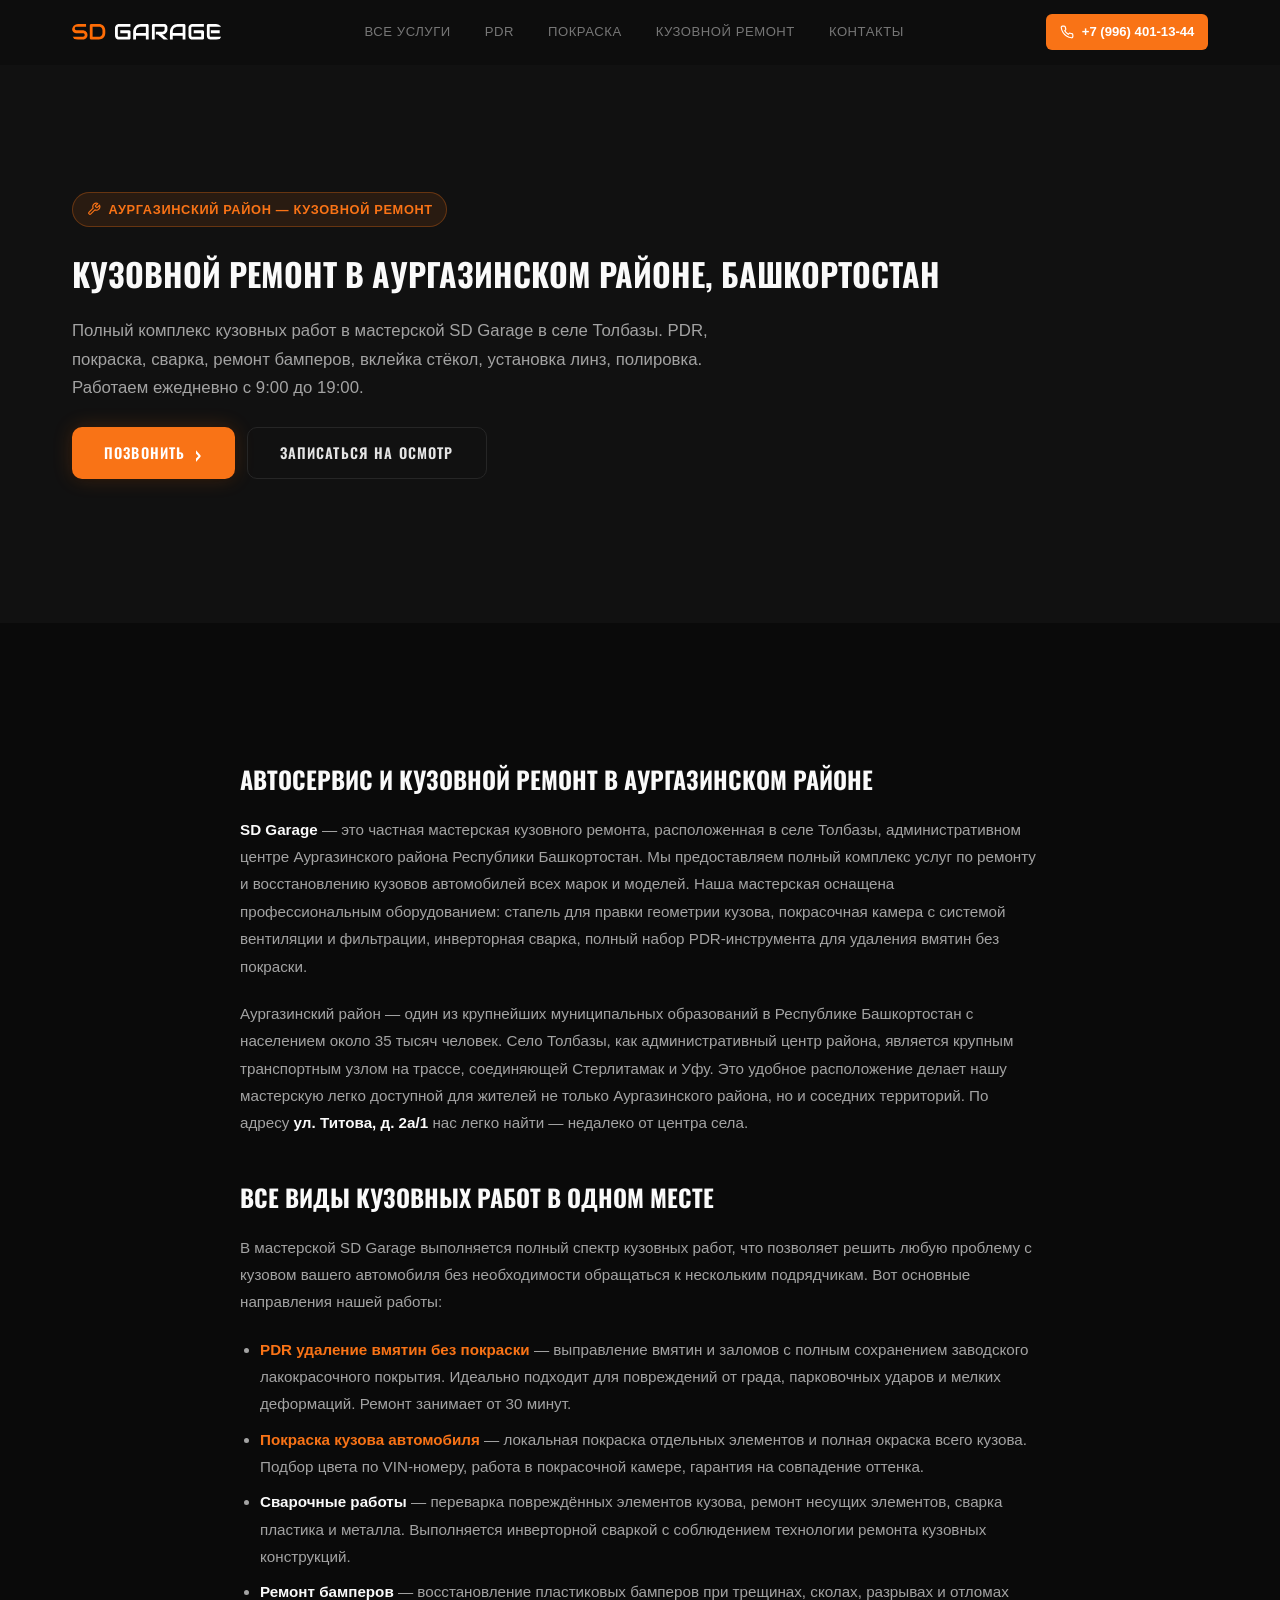
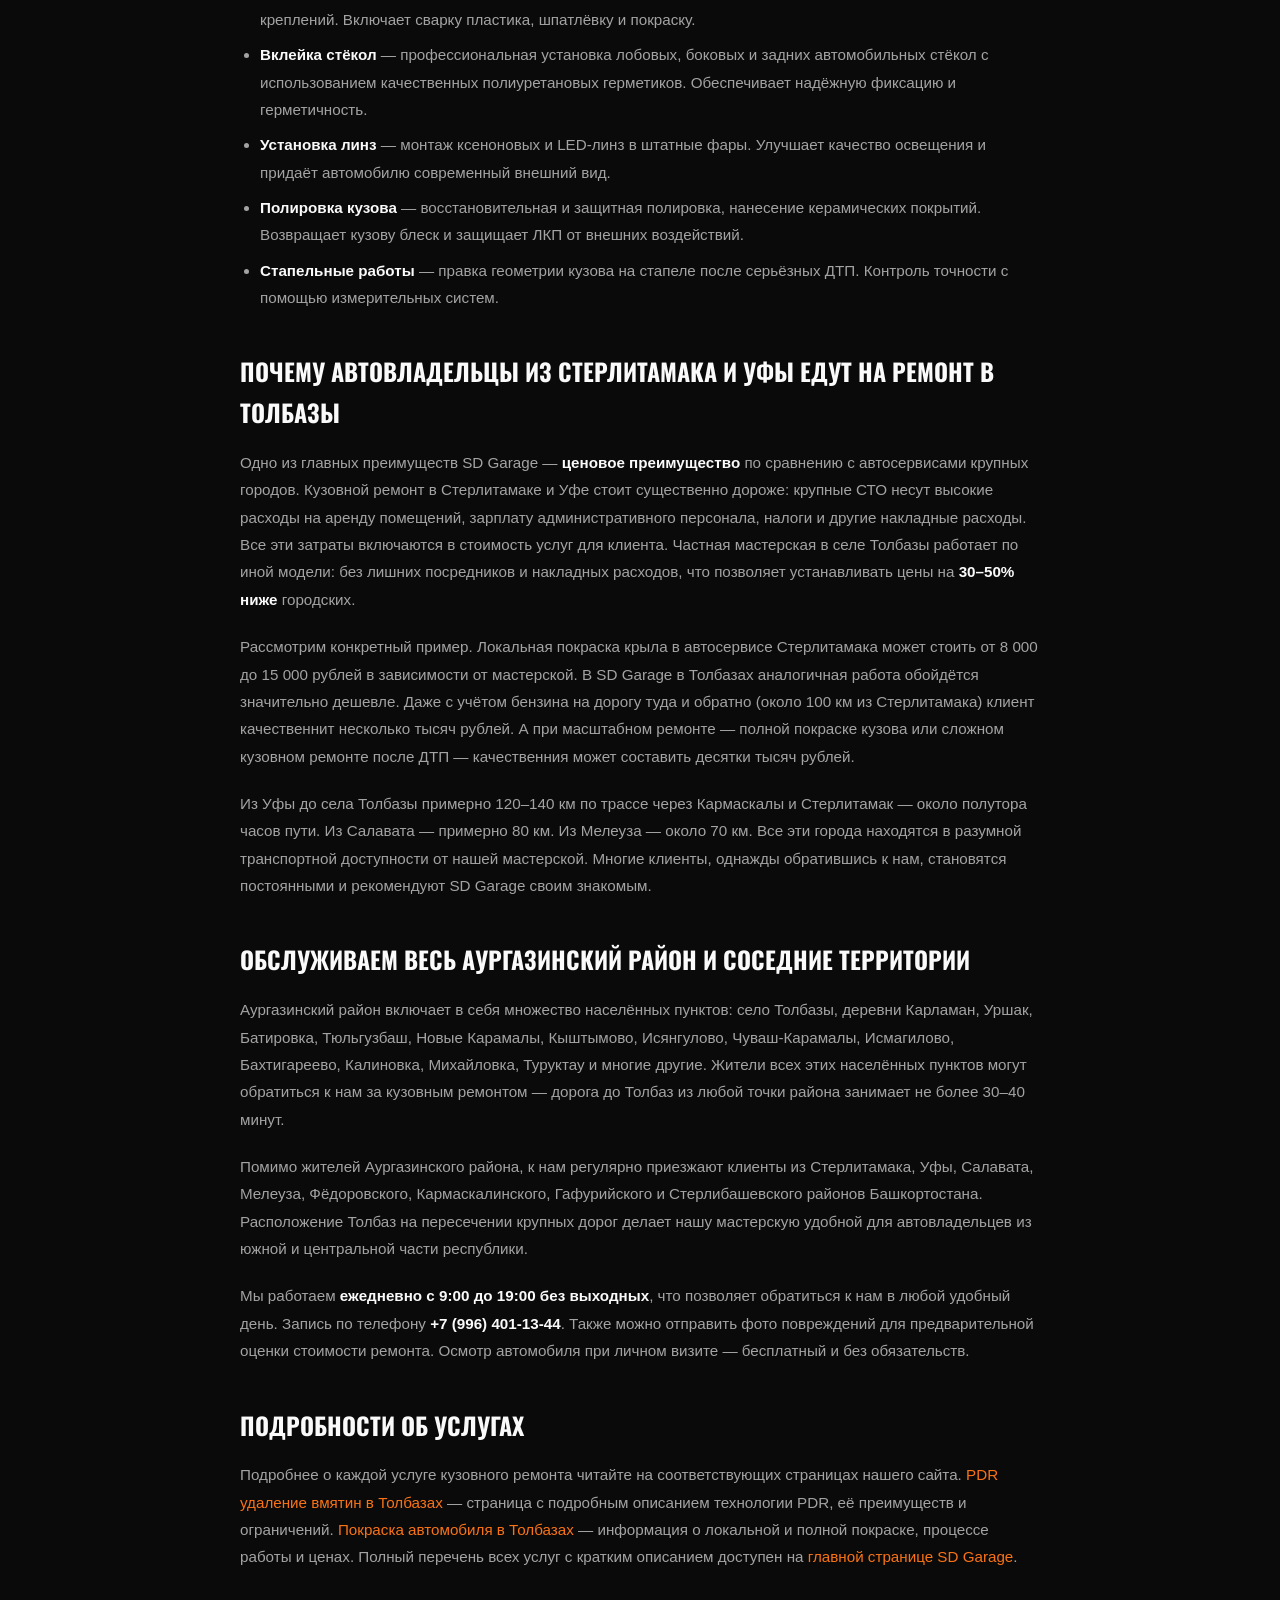
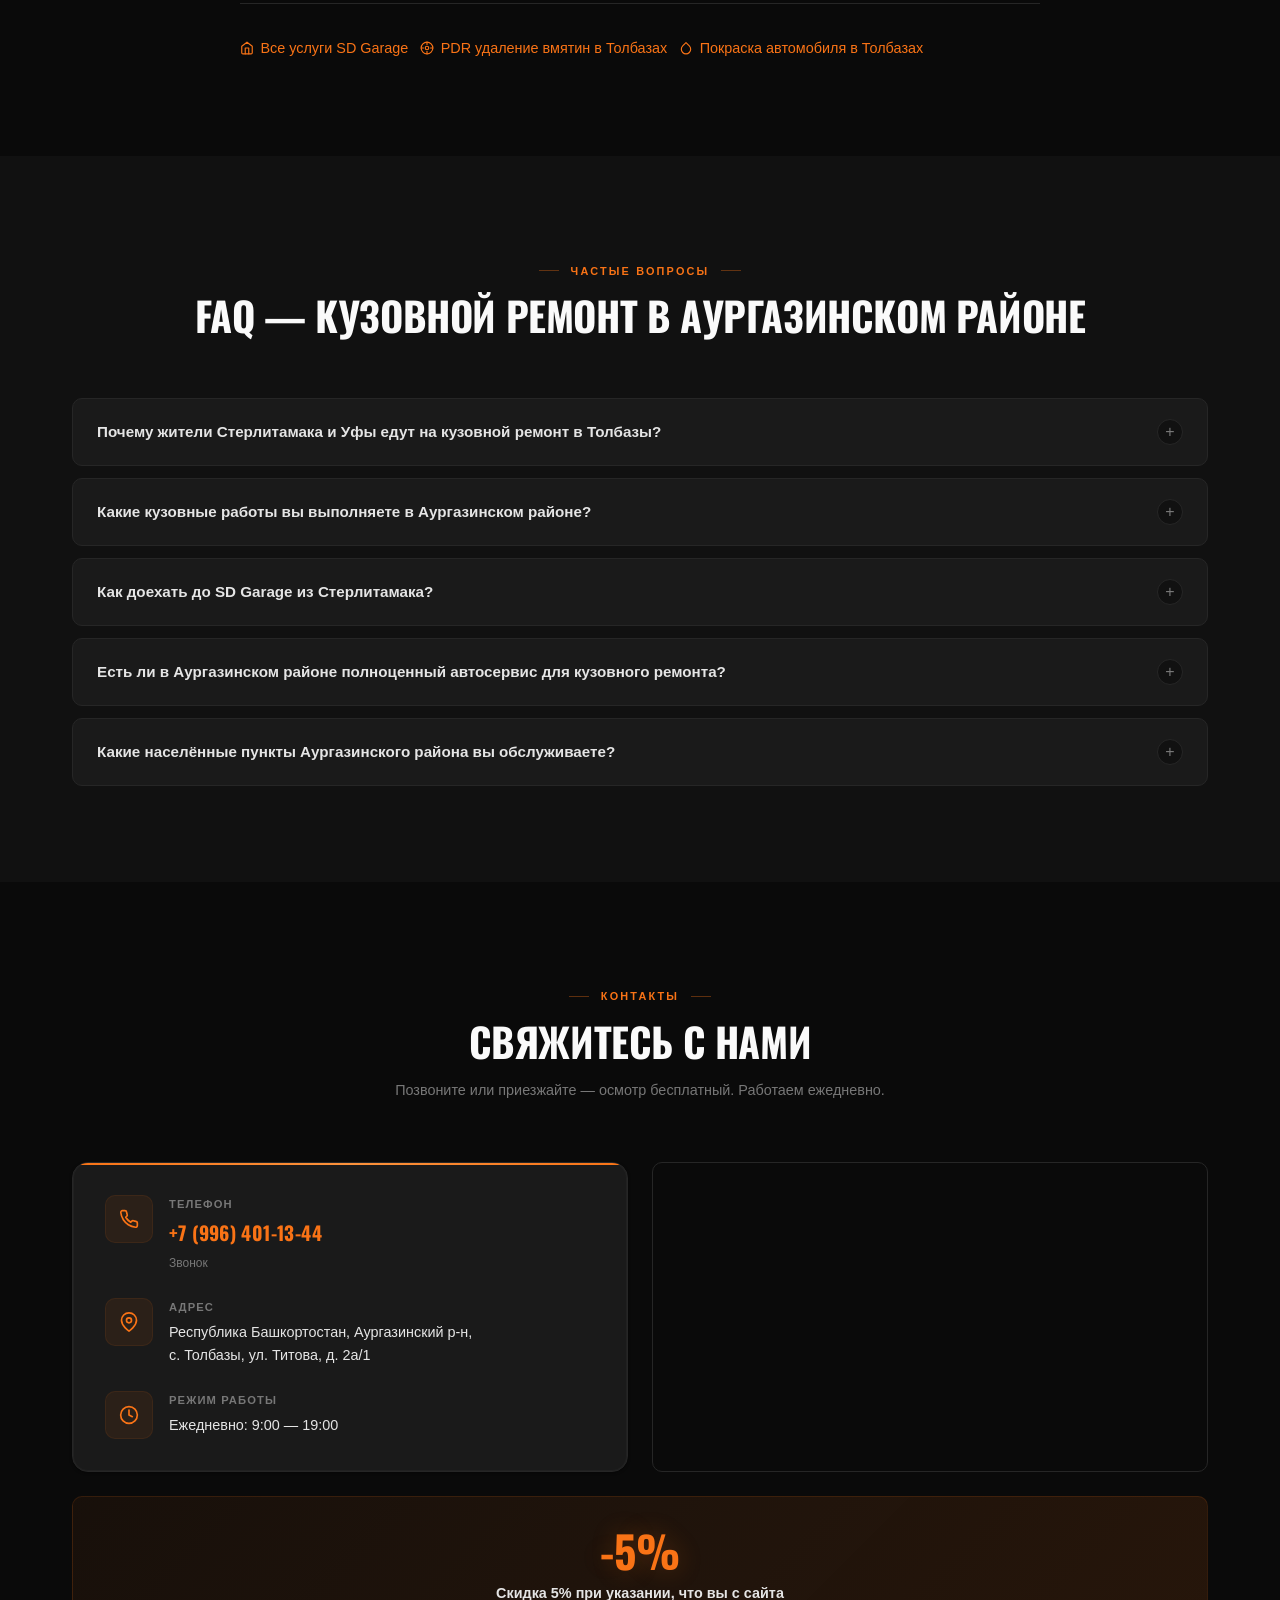
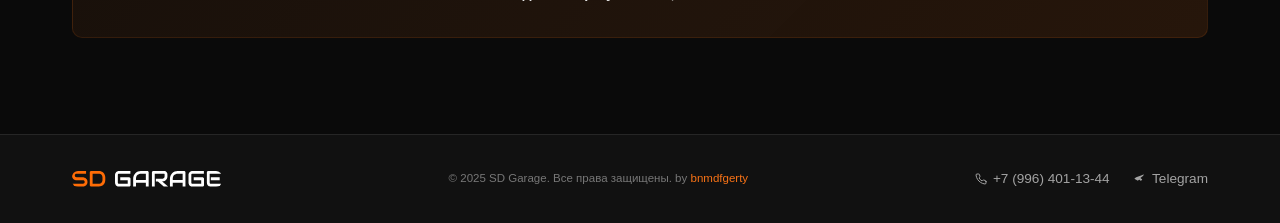
==== commit 81462bfa: "v7 finall" ====
--- a/kuhzovnoy-remont-aurgazinskiy-rayon.html
+++ b/kuhzovnoy-remont-aurgazinskiy-rayon.html
@@ -375,7 +375,7 @@
 
     <!-- FAQ -->
     <section class="section section--surface" id="faq">
-      <div class="container container--narrow">
+      <div class="container">
         <div class="section__header">
           <p class="section__label">Частые вопросы</p>
           <h2 class="section__title">FAQ — Кузовной ремонт в Аургазинском районе</h2>
@@ -432,7 +432,7 @@
 
     <!-- CONTACTS -->
     <section class="section" id="contacts">
-      <div class="container container--narrow">
+      <div class="container">
         <div class="section__header">
           <p class="section__label">Контакты</p>
           <h2 class="section__title">Свяжитесь с нами</h2>
--- a/style.css
+++ b/style.css
@@ -172,7 +172,7 @@
 .header__logo:hover { opacity: 0.85; }
 
 .header__logo-img {
-  height: 2.25rem;
+  height: 1rem;
   width: auto;
   border-radius: var(--radius-xs);
   flex-shrink: 0;
@@ -1004,7 +1004,7 @@
   gap: 0.5rem;
 }
 .footer__logo-img {
-  height: 1.75rem;
+  height: 1rem;
   width: auto;
   border-radius: var(--radius-xs);
 }
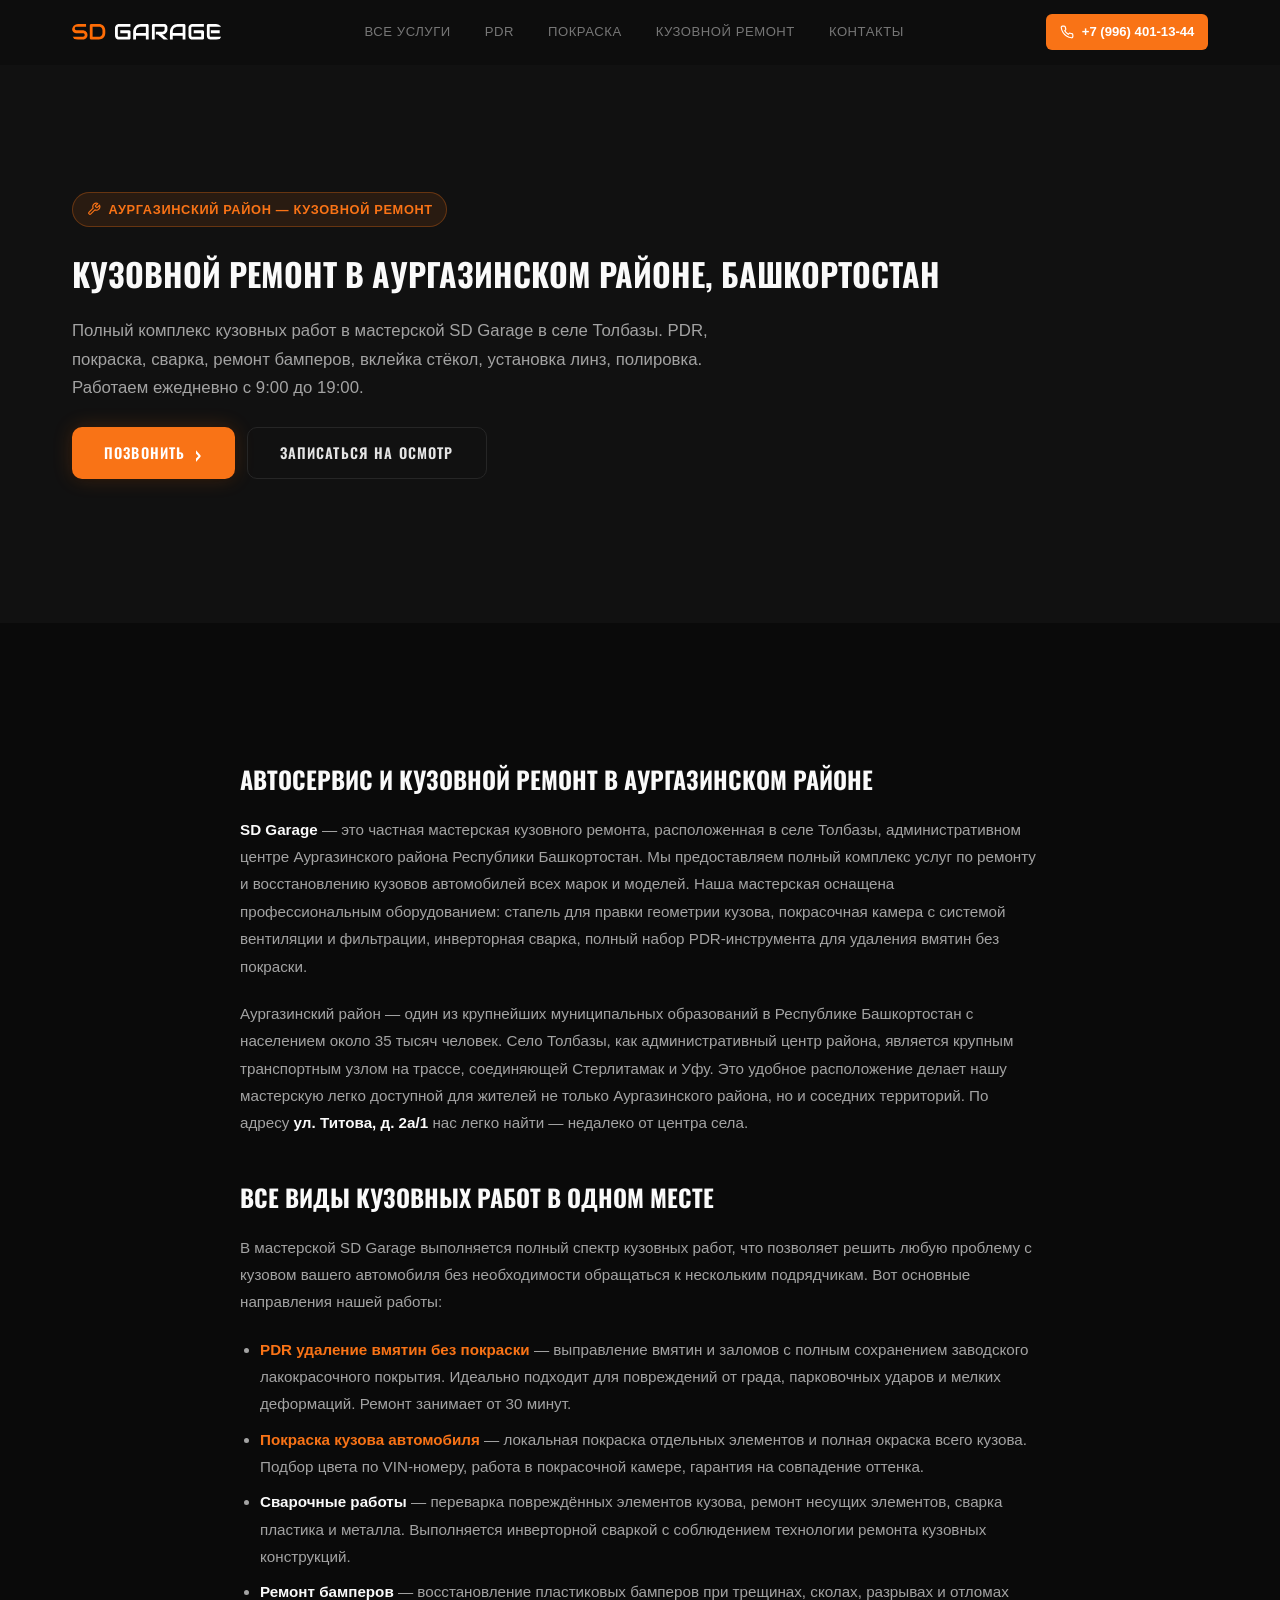
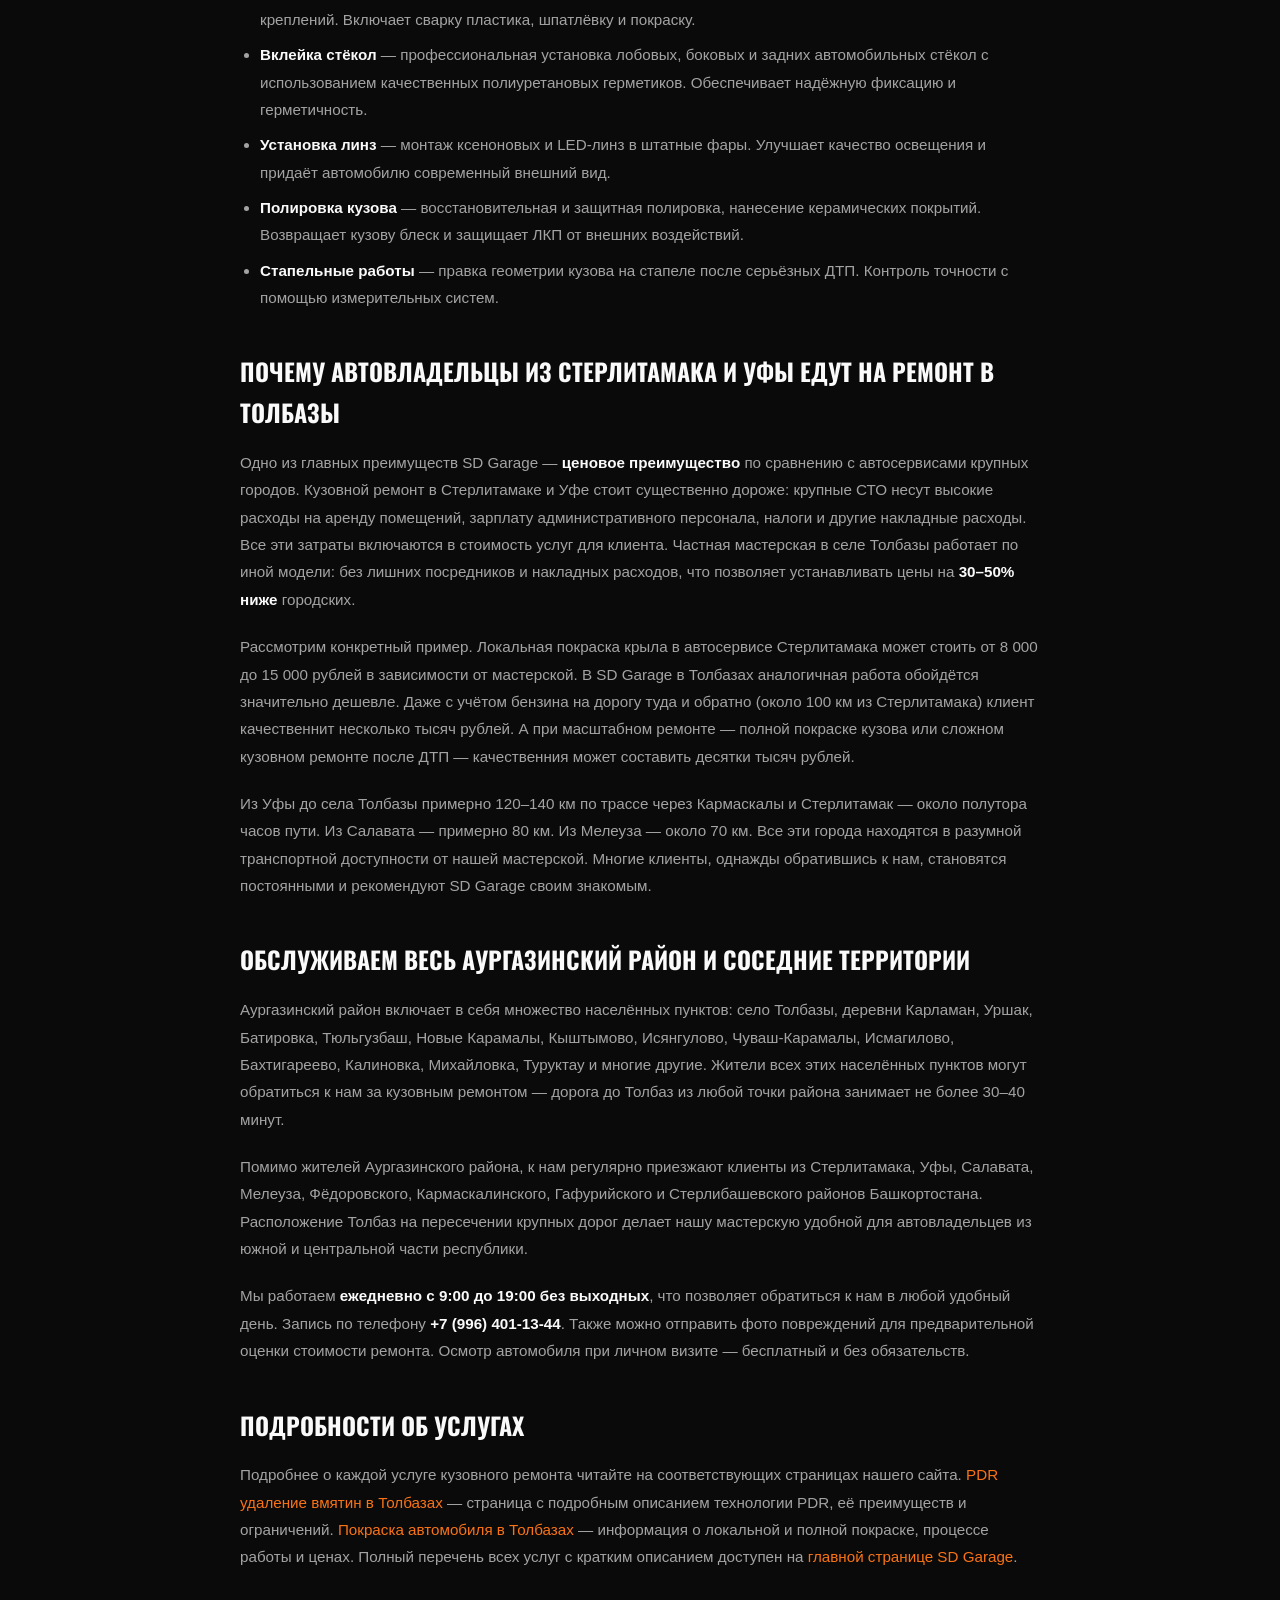
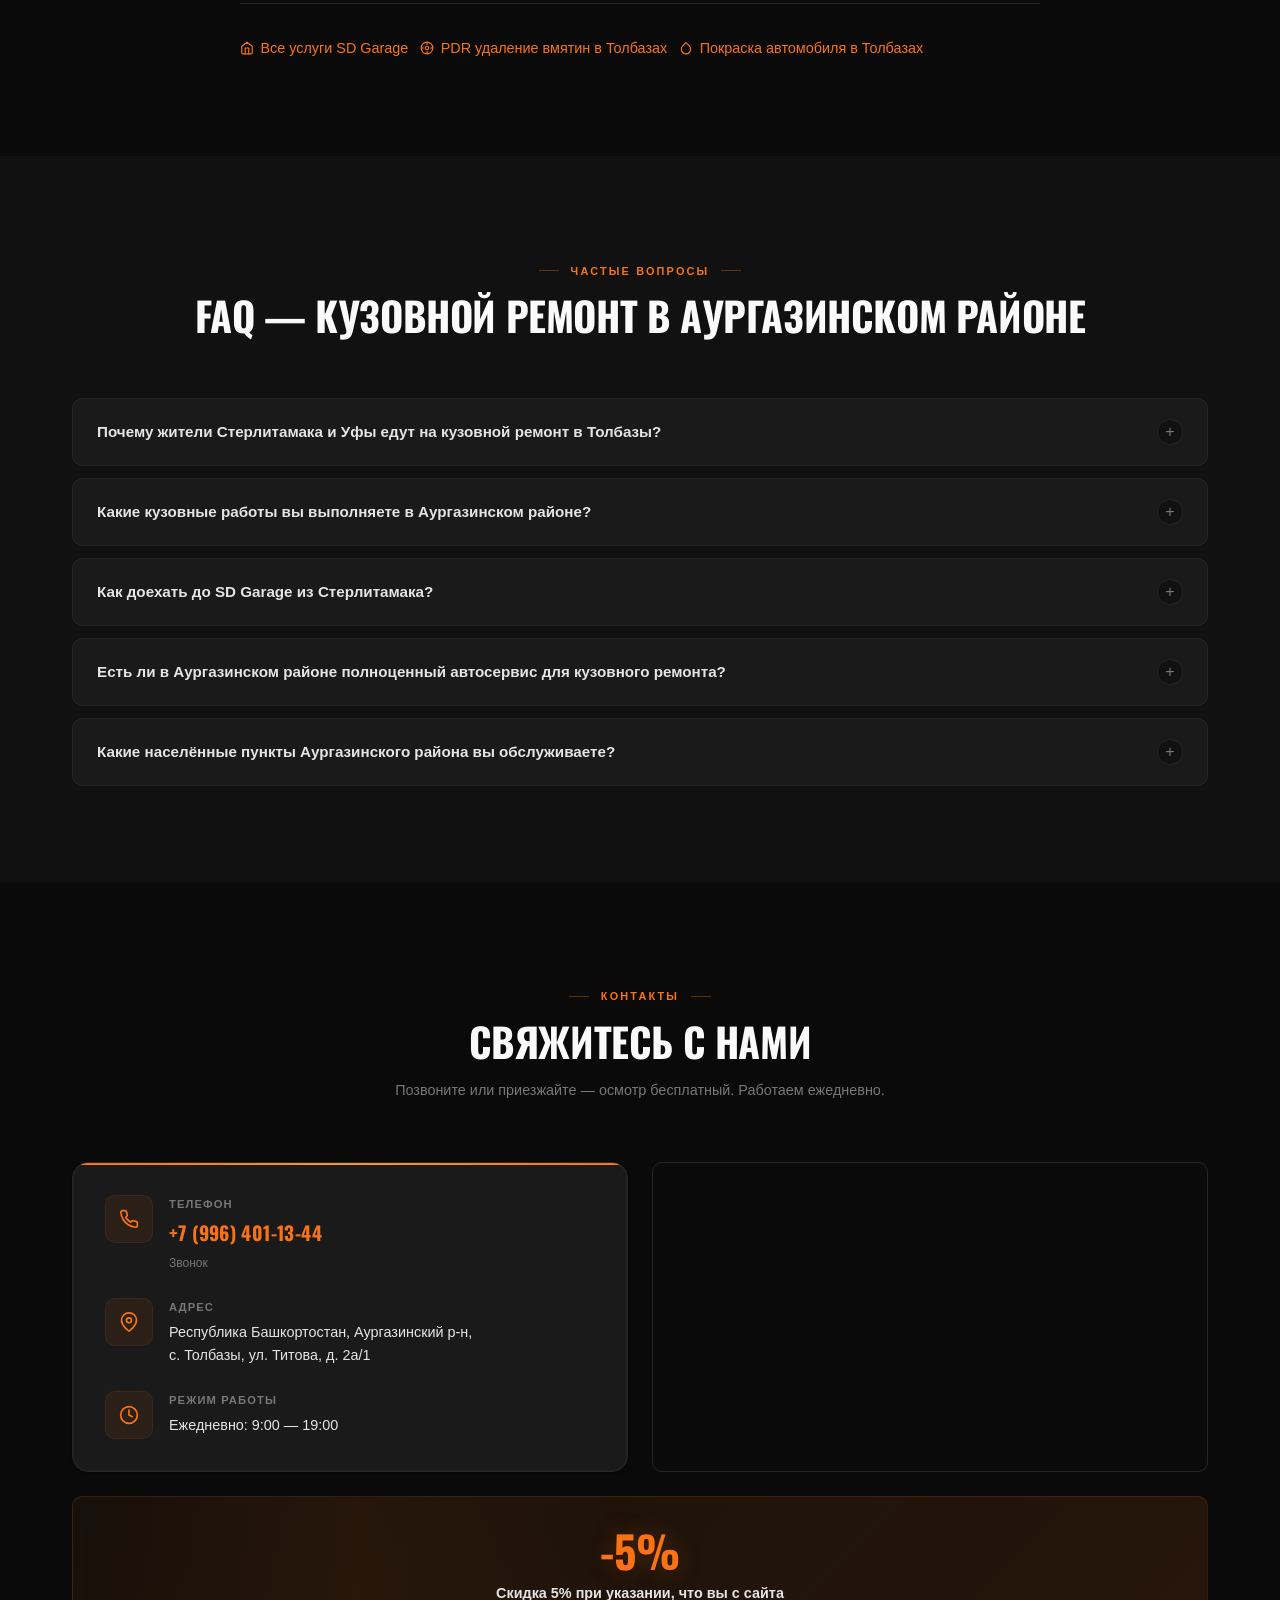
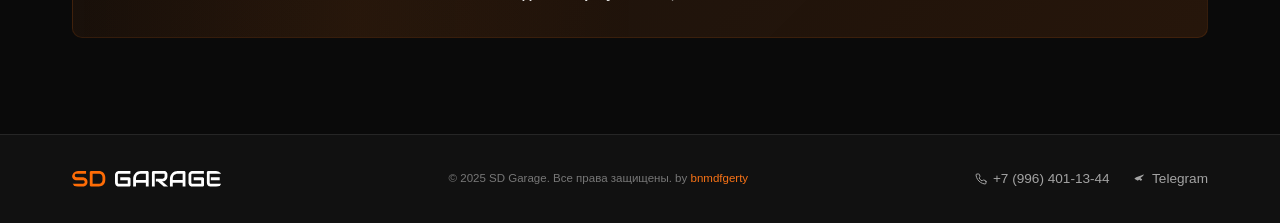
==== commit 2aa0b461: "v7 finall+" ====
--- a/kuhzovnoy-remont-aurgazinskiy-rayon.html
+++ b/kuhzovnoy-remont-aurgazinskiy-rayon.html
@@ -5,14 +5,14 @@
   <meta name="viewport" content="width=device-width, initial-scale=1.0">
 
   <!-- Primary Meta -->
-  <title>Кузовной ремонт в Аургазинском районе | SD Garage — Толбазы, Башкортостан</title>
-  <meta name="description" content="Кузовной ремонт в Аургазинском районе Башкортостана. PDR, покраска, сварка, ремонт бамперов, стёкла, линзы, полировка. SD Garage, с. Толбазы. +7 (996) 401-13-44.">
+  <title>Кузовной ремонт в Аургазинском районе | SD Garage — Толбазы</title>
+  <meta name="description" content="Кузовной ремонт в Аургазинском районе Башкортостана. Сварка, стапельные работы, покраска, PDR, ремонт бамперов. SD Garage в селе Толбазы. Гарантия.">
   <meta name="keywords" content="кузовной ремонт Аургазинский район, автосервис Аургазинский район, ремонт авто Аургазинский район Башкортостан, кузовные работы Аургазинский район, кузовной ремонт Толбазы, автосервис Толбазы, кузовной ремонт Башкортостан, ремонт авто Толбазы, кузовные работы село Толбазы, автосервис Аургазинский район Башкортостан">
   <link rel="canonical" href="https://sd-garage102.ru/kuhzovnoy-remont-aurgazinskiy-rayon.html">
   <meta name="google-site-verification" content="google13966633c62f2dd1.html">
 
   <!-- Favicon -->
-  <link rel="icon" href="[data-uri]">
+  <link rel="icon" href="/favicon.svg" type="image/svg+xml">
 
   <!-- Open Graph -->
   <meta property="og:title" content="Кузовной ремонт в Аургазинском районе | SD Garage — Толбазы">
@@ -20,10 +20,7 @@
   <meta property="og:type" content="website">
   <meta property="og:locale" content="ru_RU">
   <meta property="og:site_name" content="SD Garage">
-  <meta property="og:country-name" content="Россия">
-  <meta property="og:telephone" content="+79964011344">
-  <meta property="og:address" content="Республика Башкортостан, Аургазинский р-н, с. Толбазы, ул. Титова, д. 2а/1">
-  <meta property="og:url" content="https://sd-garage102.ru/kuhzovnoy-remont-aurgazinskiy-rayon.html">
+        <meta property="og:url" content="https://sd-garage102.ru/kuhzovnoy-remont-aurgazinskiy-rayon.html">
   <meta property="og:image" content="https://sd-garage102.ru/og-image.png" data-width="1152" data-height="864">
   <meta name="og:image:width" content="1152">
   <meta name="og:image:height" content="864">
@@ -36,8 +33,7 @@
   <meta name="twitter:image" content="https://sd-garage102.ru/og-image.png">
 
   <!-- Robots -->
-  <meta name="robots" content="index, follow">
-  <meta name="googlebot" content="index, follow, max-video-preview:-1, max-image-preview:large, max-snippet:-1">
+  <meta name="robots" content="index,follow,max-image-preview:large">
 
   <!-- Geo -->
   <meta name="geo.region" content="RU-BA">
@@ -57,7 +53,7 @@
   <script type="application/ld+json">
 {
   "@context": "https://schema.org",
-  "@type": "AutoRepair",
+  "@type": "AutoBodyShop",
   "name": "SD Garage — Кузовной ремонт в Аургазинском районе",
   "description": "Полный комплекс кузовных работ в селе Толбазы, Аургазинский район, Республика Башкортостан. PDR, покраска, сварка, ремонт бамперов, вклейка стёкол, установка линз, полировка.",
   "telephone": "+79964011344",
@@ -473,7 +469,7 @@
 
           </div>
           <div>
-            <iframe src="https://yandex.ru/map-widget/v1/?um=constructor%3Af5312fd8c2cdacc13869cc4f9f23aaa7a3a49e55d327f269a05b876441469e5d&amp;source=constructor" width="100%" height="300" frameborder="0"></iframe>
+            <iframe title="Карта расположения SD Garage" src="https://yandex.ru/map-widget/v1/?um=constructor%3Af5312fd8c2cdacc13869cc4f9f23aaa7a3a49e55d327f269a05b876441469e5d&amp;source=constructor" width="100%" height="300" frameborder="0"></iframe>
           </div>
         </div>
         <div class="discount-banner reveal">
--- a/style.css
+++ b/style.css
@@ -71,7 +71,6 @@
 }
 @media (min-width: 640px) { .container { padding: 0 1.5rem; } }
 @media (min-width: 1024px) { .container { padding: 0 2rem; } }
-.container--narrow { max-width: 720px; }
 
 /* ─── Buttons ─── */
 .btn {
@@ -927,14 +926,15 @@
 .discount-banner::before {
   content: '';
   position: absolute;
-  top: 0; left: -100%;
+  top: 0; left: 0;
   width: 50%; height: 100%;
   background: linear-gradient(90deg, transparent, rgba(249, 115, 22, 0.05), transparent);
   animation: shimmer 4s ease-in-out infinite;
+  will-change: transform;
 }
 @keyframes shimmer {
-  0% { left: -100%; }
-  50%, 100% { left: 150%; }
+  0% { transform: translateX(-100%); }
+  50%, 100% { transform: translateX(300%); }
 }
 
 .discount-banner__percent {
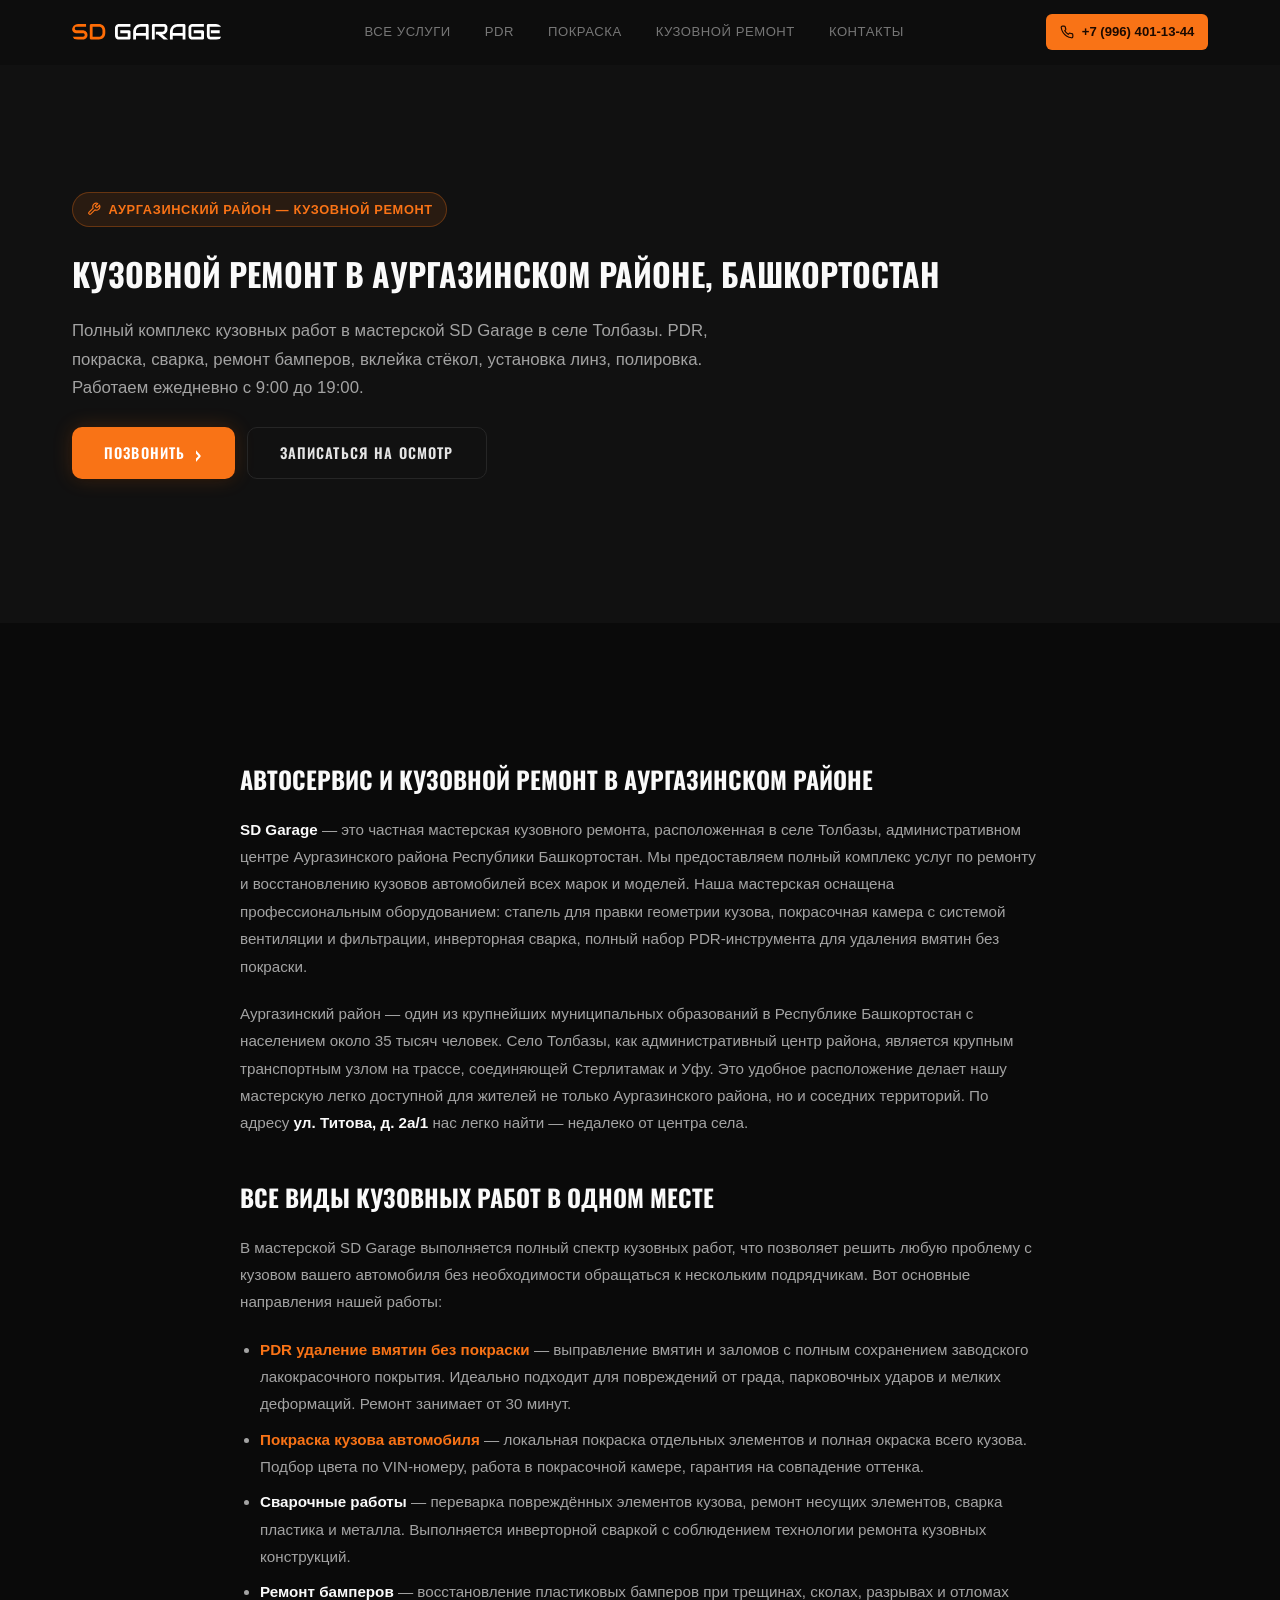
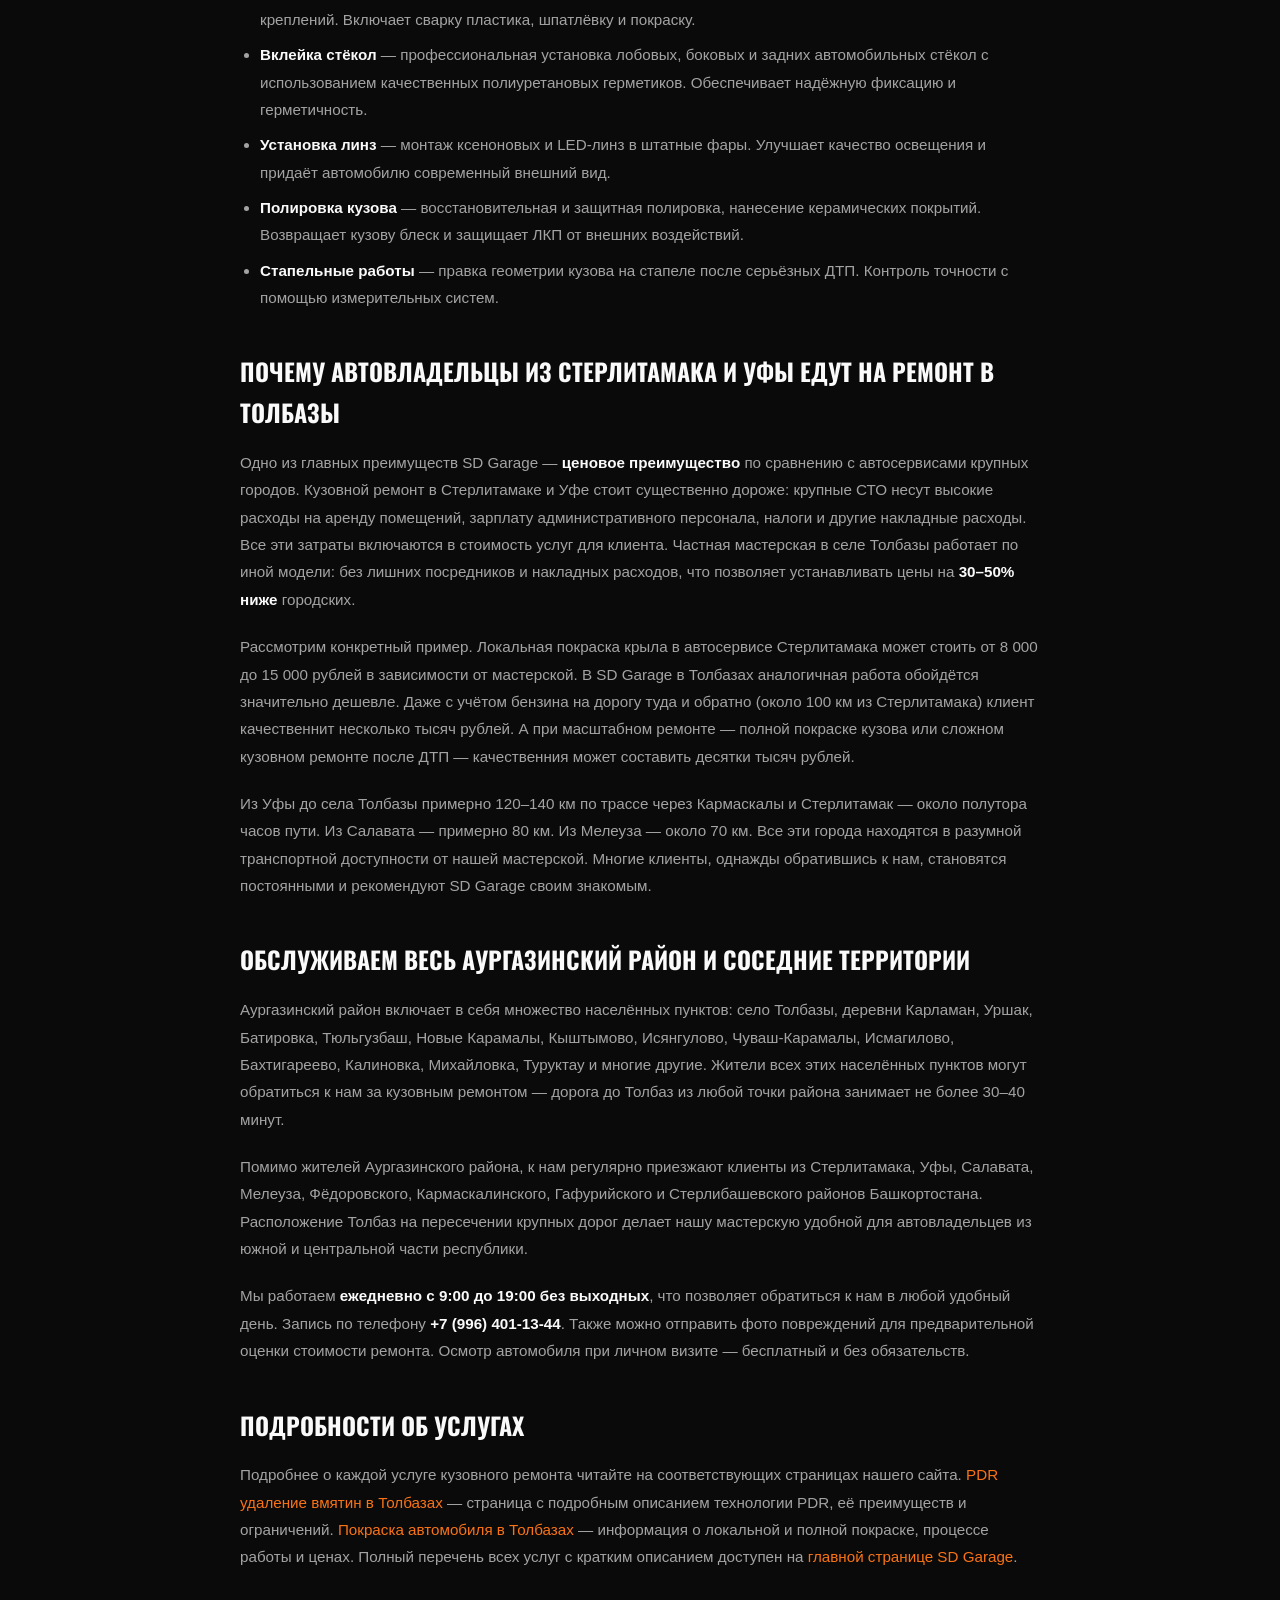
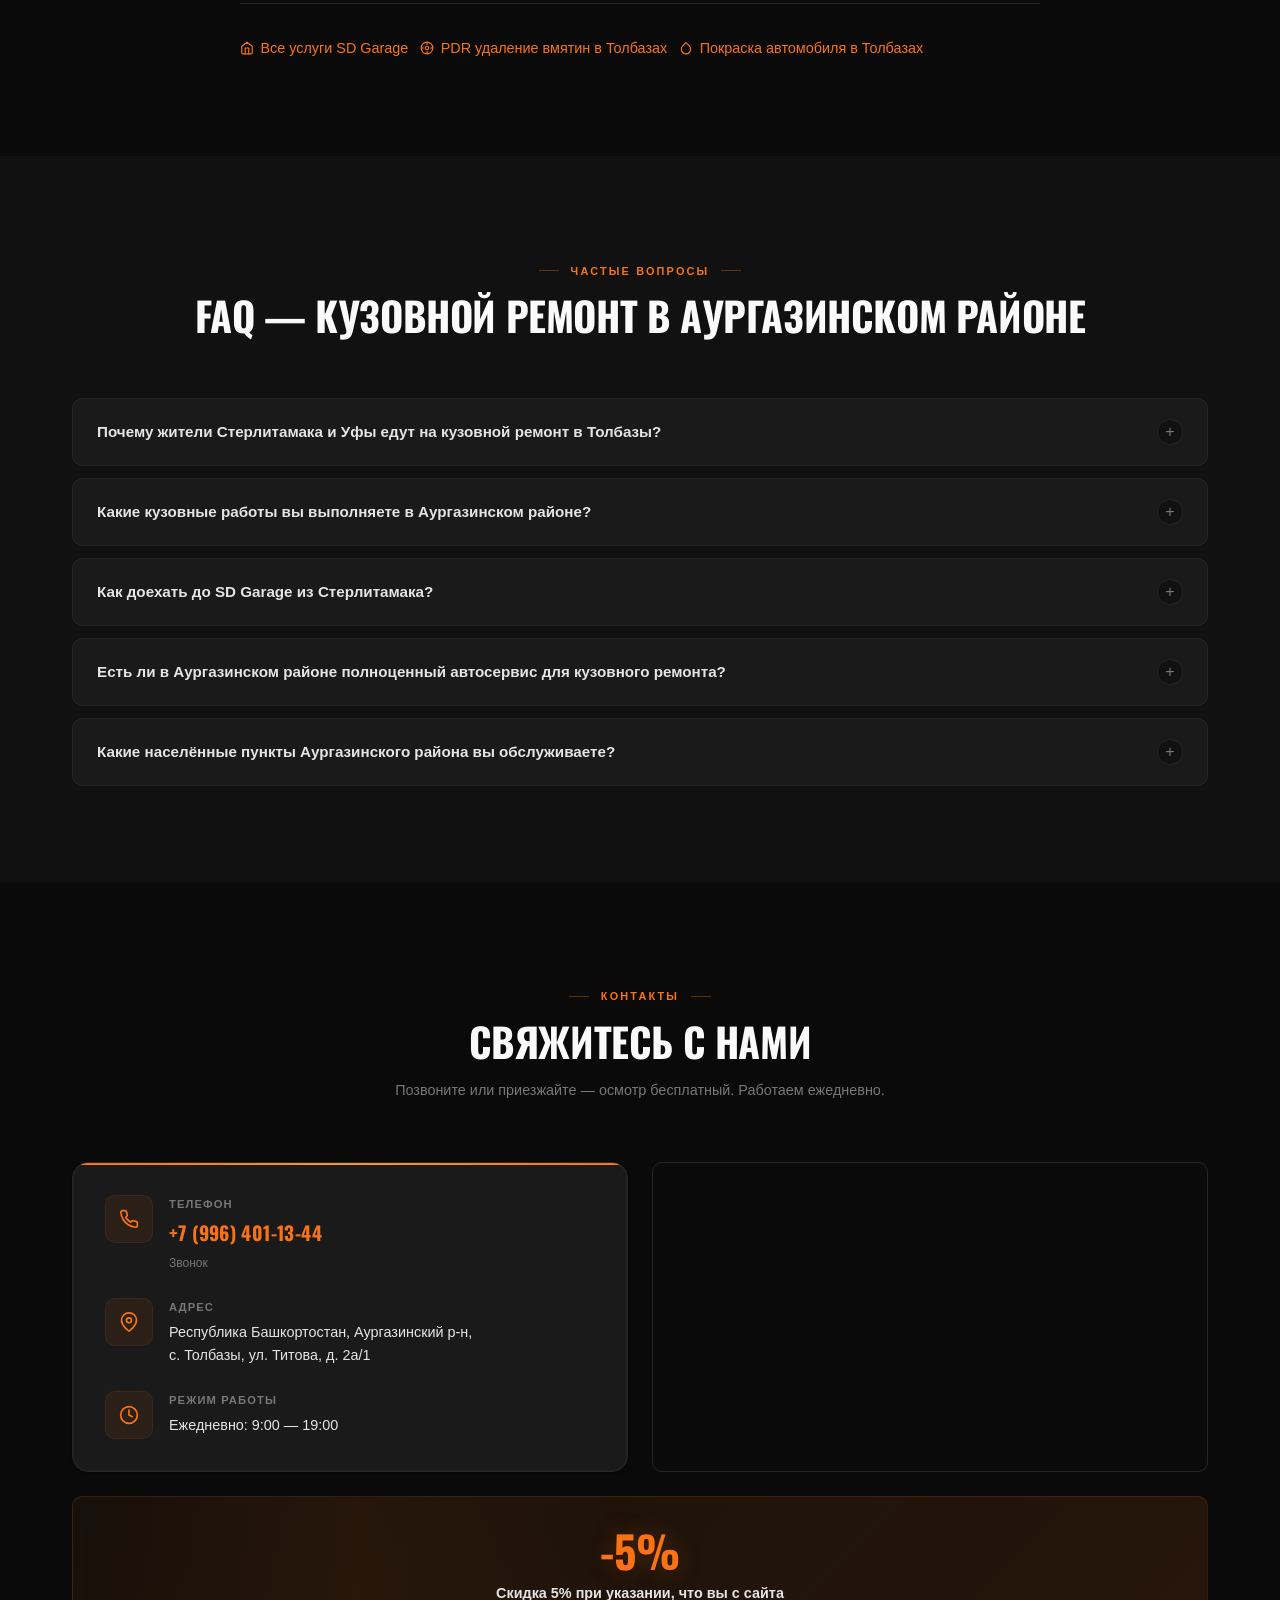
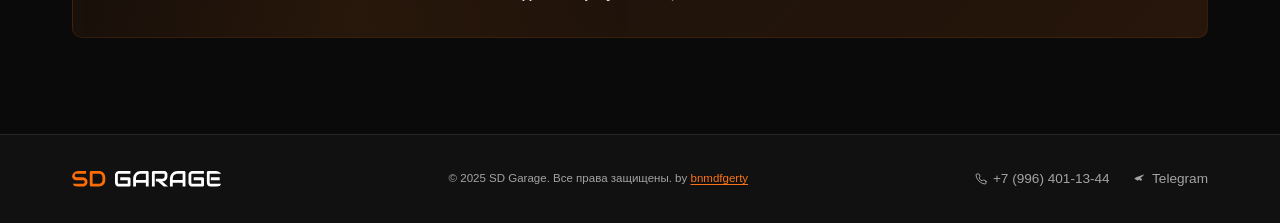
==== commit a35afc0d: "v8" ====
--- a/kuhzovnoy-remont-aurgazinskiy-rayon.html
+++ b/kuhzovnoy-remont-aurgazinskiy-rayon.html
@@ -20,11 +20,11 @@
   <meta property="og:type" content="website">
   <meta property="og:locale" content="ru_RU">
   <meta property="og:site_name" content="SD Garage">
-        <meta property="og:url" content="https://sd-garage102.ru/kuhzovnoy-remont-aurgazinskiy-rayon.html">
-  <meta property="og:image" content="https://sd-garage102.ru/og-image.png" data-width="1152" data-height="864">
-  <meta name="og:image:width" content="1152">
-  <meta name="og:image:height" content="864">
-  <meta name="og:image:alt" content="SD Garage — Кузовной ремонт в Аургазинском районе, Башкортостан">
+  <meta property="og:url" content="https://sd-garage102.ru/kuhzovnoy-remont-aurgazinskiy-rayon.html">
+  <meta property="og:image" content="https://sd-garage102.ru/og-image.png">
+  <meta property="og:image:width" content="1152">
+  <meta property="og:image:height" content="864">
+  <meta property="og:image:alt" content="SD Garage — Кузовной ремонт в Аургазинском районе, Башкортостан">
 
   <!-- Twitter Card -->
   <meta name="twitter:card" content="summary_large_image">
@@ -254,7 +254,7 @@
   <header class="header" id="header">
     <div class="container header__inner">
       <a href="index.html" class="header__logo">
-        <img src="logo.svg" alt="SD Garage" class="header__logo-img">
+        <img src="logo.svg" alt="SD Garage" width="120" height="32" class="header__logo-img">
       </a>
 
       <nav class="header__nav" id="nav" aria-label="Основная навигация">
@@ -484,9 +484,9 @@
   <footer class="footer">
     <div class="container footer__inner">
       <div class="footer__logo">
-        <img src="logo.svg" alt="SD Garage" class="footer__logo-img">
-      </div>
-      <p class="footer__copy">&copy; 2025 SD Garage. Все права защищены. by <a href="https://t.me/HISTIZAKERO" target="_blank" rel="noopener" style="color:var(--accent)">bnmdfgerty</a></p>
+        <img src="logo.svg" alt="SD Garage" width="120" height="32" class="footer__logo-img">
+      </div>
+      <p class="footer__copy">&copy; 2025 SD Garage. Все права защищены. by <a href="https://t.me/HISTIZAKERO" target="_blank" rel="noopener" style="color:var(--accent);text-decoration:underline;text-underline-offset:2px">bnmdfgerty</a></p>
       <div style="display:flex;gap:1.5rem;align-items:center;flex-wrap:wrap;justify-content:center">
         <a href="tel:+79964011344" style="display:inline-flex;align-items:center;gap:0.4rem;color:var(--text-muted);text-decoration:none;font-size:0.85rem">
           <svg width="12" height="12" viewBox="0 0 24 24" fill="none" stroke="currentColor" stroke-width="2" stroke-linecap="round" stroke-linejoin="round"><path d="M22 16.92v3a2 2 0 0 1-2.18 2 19.79 19.79 0 0 1-8.63-3.07 19.5 19.5 0 0 1-6-6 19.79 19.79 0 0 1-3.07-8.67A2 2 0 0 1 4.11 2h3a2 2 0 0 1 2 1.72c.127.96.361 1.903.7 2.81a2 2 0 0 1-.45 2.11L8.09 9.91a16 16 0 0 0 6 6l1.27-1.27a2 2 0 0 1 2.11-.45c.907.339 1.85.573 2.81.7A2 2 0 0 1 22 16.92z"/></svg>
--- a/style.css
+++ b/style.css
@@ -209,7 +209,7 @@
   gap: 0.5rem;
   font-size: 0.82rem;
   font-weight: 600;
-  color: white;
+  color: #1c0a00;
   background: var(--accent);
   padding: 0.45rem 0.85rem;
   border-radius: var(--radius-xs);
@@ -409,10 +409,11 @@
   background: var(--accent);
   box-shadow: 0 0 8px var(--accent);
   animation: pulse 2s ease-in-out infinite;
+  will-change: opacity, transform;
 }
 @keyframes pulse {
-  0%, 100% { opacity: 1; box-shadow: 0 0 8px var(--accent); }
-  50% { opacity: 0.4; box-shadow: 0 0 16px var(--accent); }
+  0%, 100% { opacity: 1; transform: scale(1); }
+  50% { opacity: 0.4; transform: scale(0.85); }
 }
 
 .hero__title {
@@ -1010,7 +1011,7 @@
 }
 .footer__copy {
   font-size: 0.72rem;
-  color: var(--muted);
+  color: var(--muted-light);
 }
 .footer__phone {
   display: flex;
